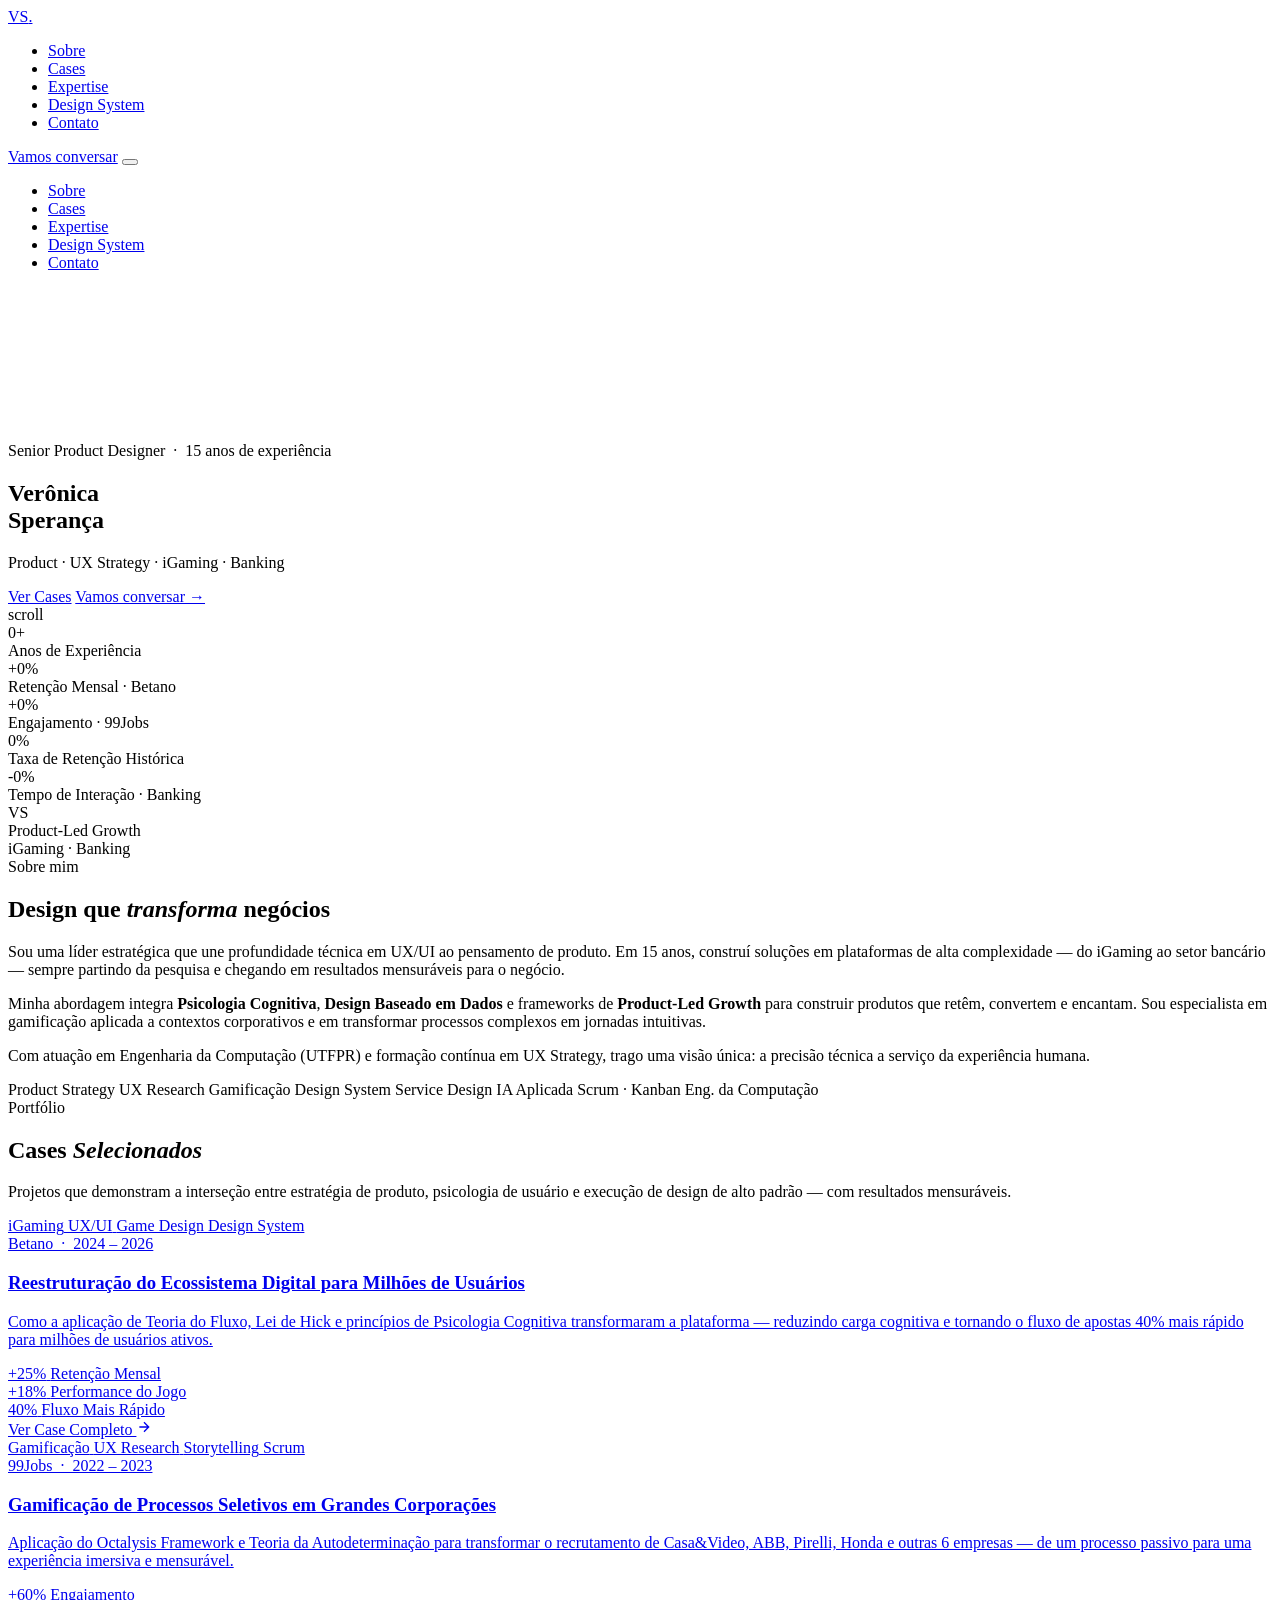
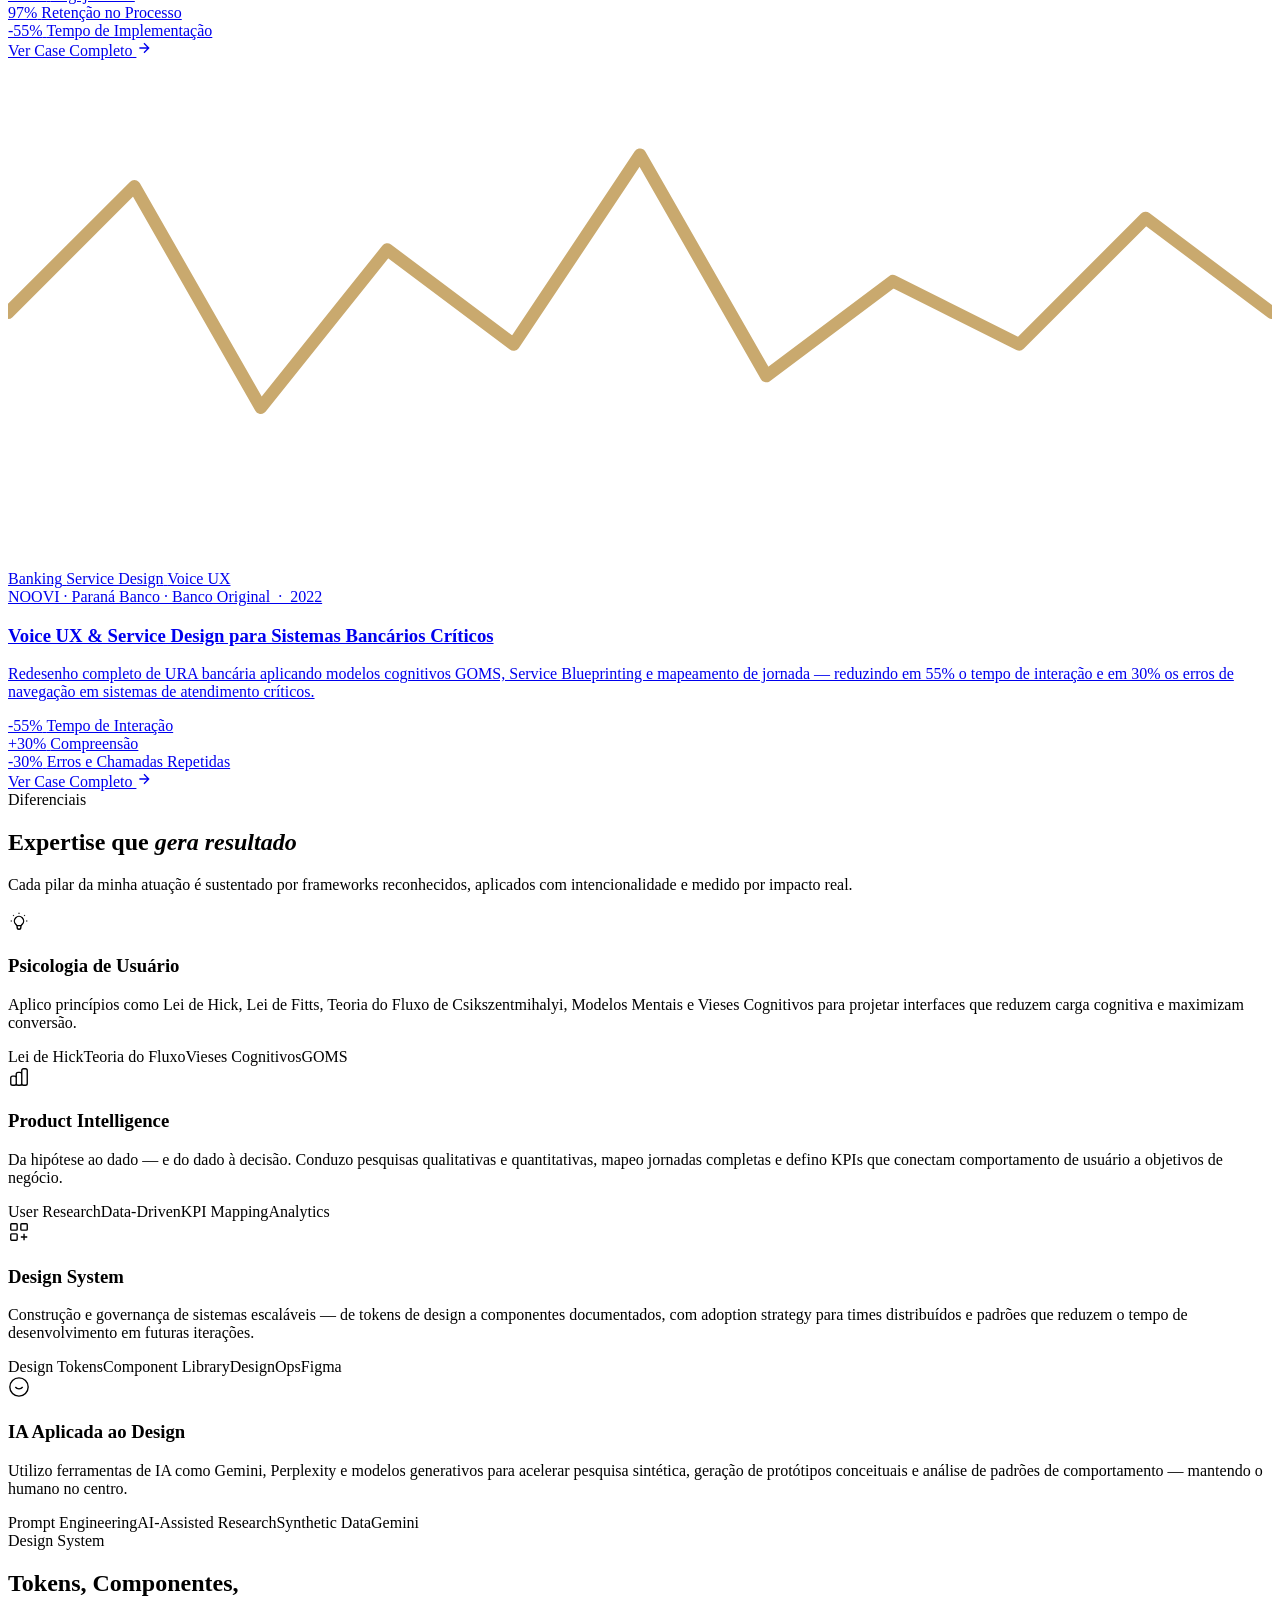
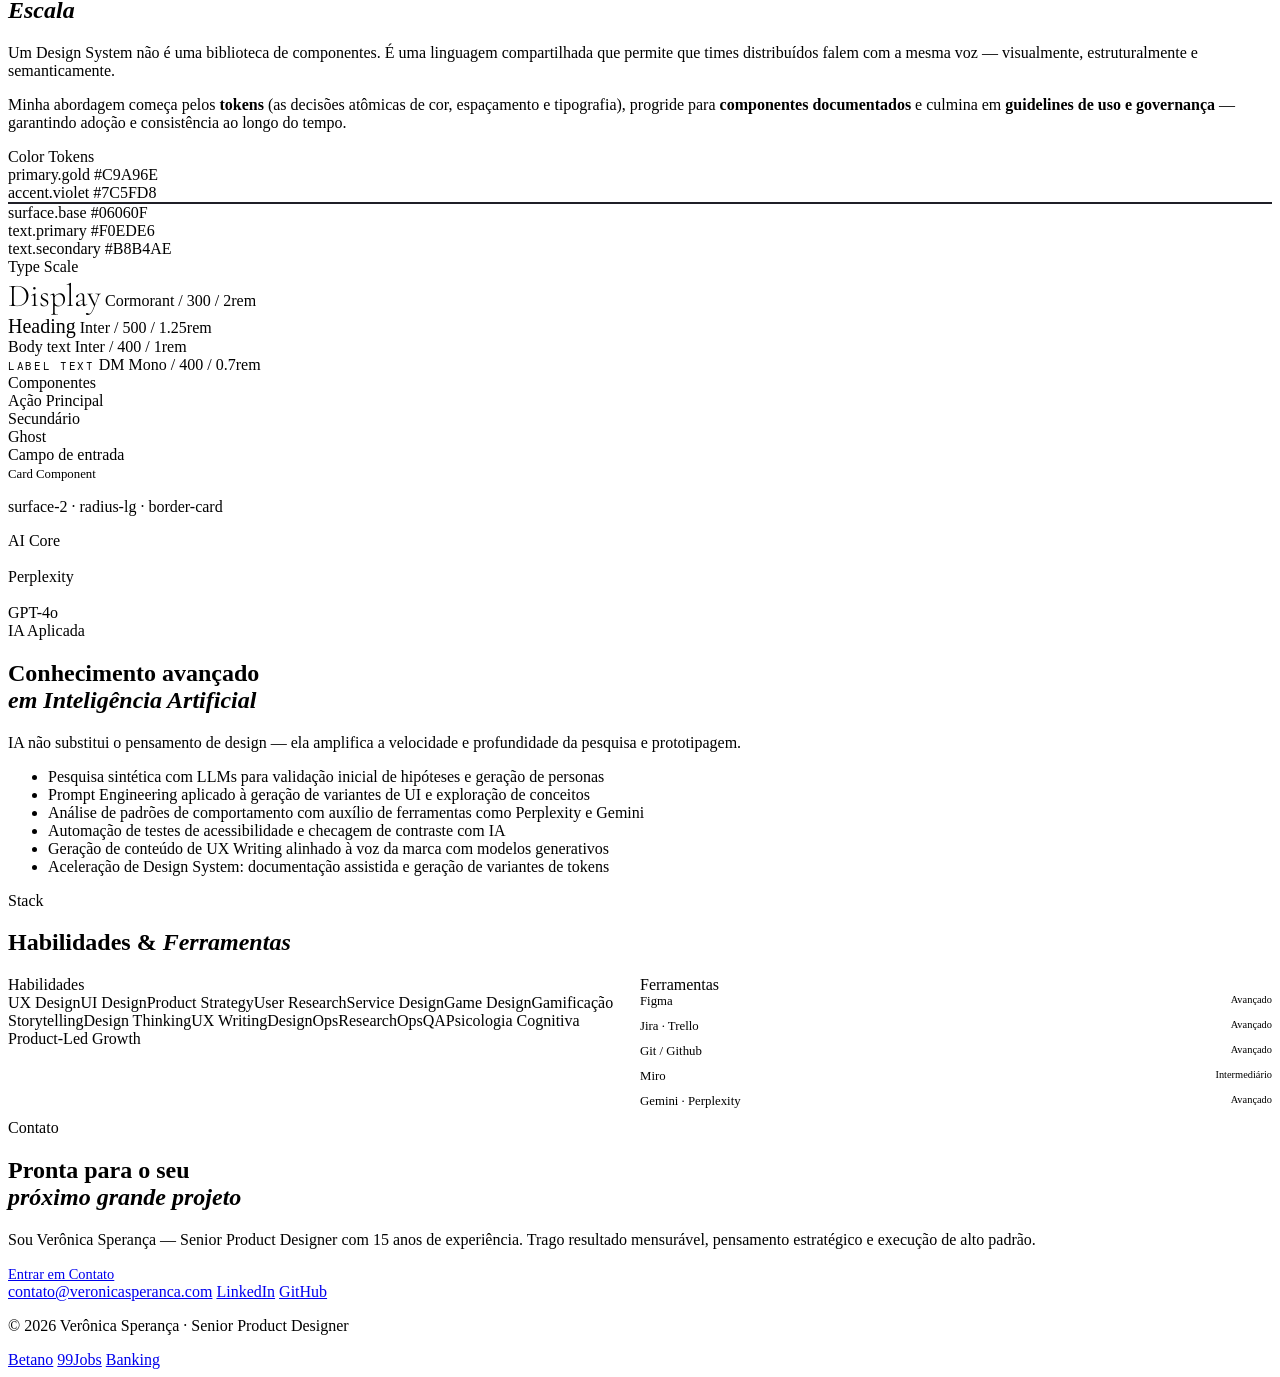
==== index.html @ 7c8f76fe "Create index.html" ====
<!DOCTYPE html>
<html lang="pt-BR">
<head>
  <meta charset="UTF-8" />
  <meta name="viewport" content="width=device-width, initial-scale=1.0" />
  <title>Verônica Sperança — Senior Product Designer</title>
  <meta name="description" content="Senior Product Designer com 15 anos de experiência em UX/UI, iGaming e Banking. Especialista em Product-Led Growth, Design Systems e IA Aplicada." />
  <meta property="og:title" content="Verônica Sperança — Senior Product Designer" />
  <meta property="og:description" content="15 anos transformando complexidade em experiências que convertem, retêm e encantam." />
  <link rel="preconnect" href="https://fonts.googleapis.com" />
  <link rel="preconnect" href="https://fonts.gstatic.com" crossorigin />
  <link href="https://fonts.googleapis.com/css2?family=Cormorant+Garamond:ital,wght@0,300;0,400;0,600;1,300;1,400;1,600&family=Inter:wght@300;400;500;600;700&family=DM+Mono:wght@400;500&display=swap" rel="stylesheet" />
  <link rel="stylesheet" href="style.css" />
</head>
<body>

  <!-- Custom cursor -->
  <div class="cursor"></div>
  <div class="cursor-ring"></div>

  <!-- Scroll progress -->
  <div class="scroll-progress" id="scrollProgress"></div>

  <!-- ====== NAVIGATION ====== -->
  <nav class="nav" id="nav" role="navigation" aria-label="Main navigation">
    <a href="index.html" class="nav__logo" aria-label="Home">VS<span class="nav__logo-dot">.</span></a>
    <ul class="nav__links" role="list">
      <li><a href="#sobre"    class="nav__link">Sobre</a></li>
      <li><a href="#cases"    class="nav__link">Cases</a></li>
      <li><a href="#expertise" class="nav__link">Expertise</a></li>
      <li><a href="#ds"       class="nav__link">Design System</a></li>
      <li><a href="#contato"  class="nav__link">Contato</a></li>
    </ul>
    <a href="#contato" class="nav__cta">Vamos conversar</a>
    <button class="nav__menu-btn" id="menuBtn" aria-label="Menu" aria-expanded="false">
      <span></span><span></span><span></span>
    </button>
  </nav>

  <!-- Mobile Menu -->
  <div class="mobile-menu" id="mobileMenu" role="dialog" aria-modal="true" aria-label="Navegação mobile">
    <ul role="list">
      <li><a href="#sobre">Sobre</a></li>
      <li><a href="#cases">Cases</a></li>
      <li><a href="#expertise">Expertise</a></li>
      <li><a href="#ds">Design System</a></li>
      <li><a href="#contato">Contato</a></li>
    </ul>
  </div>

  <!-- ====== HERO ====== -->
  <section class="hero" aria-label="Introdução">
    <canvas id="particleCanvas" aria-hidden="true"></canvas>
    <div class="hero__ambient" aria-hidden="true">
      <div class="hero__ambient-orb hero__ambient-orb--1"></div>
      <div class="hero__ambient-orb hero__ambient-orb--2"></div>
    </div>

    <div class="hero__content">
      <div class="hero__eyebrow" aria-label="Especialização">
        Senior Product Designer &nbsp;·&nbsp; 15 anos de experiência
      </div>
      <h1 class="hero__name">
        Verônica<br>
        <span class="hero__name-em">Sperança</span>
      </h1>
      <p class="hero__role">Product · UX Strategy · iGaming · Banking</p>
      <div class="hero__tagline-wrap">
        <span class="hero__tagline" id="typedText"></span>
      </div>
      <div class="hero__cta-group">
        <a href="#cases" class="btn btn--primary">Ver Cases</a>
        <a href="#contato" class="btn btn--ghost">Vamos conversar →</a>
      </div>
    </div>

    <div class="hero__scroll" aria-hidden="true">
      <div class="hero__scroll-line"></div>
      <span>scroll</span>
    </div>
  </section>

  <!-- ====== METRICS ====== -->
  <section class="metrics" aria-label="Principais resultados">
    <div class="container">
      <div class="metrics__grid">
        <div class="metric-item">
          <div class="metric-item__number">
            <span class="counter" data-target="15">0</span>+
          </div>
          <div class="metric-item__label">Anos de Experiência</div>
        </div>
        <div class="metric-item">
          <div class="metric-item__number">
            +<span class="counter" data-target="25">0</span>%
          </div>
          <div class="metric-item__label">Retenção Mensal · Betano</div>
        </div>
        <div class="metric-item">
          <div class="metric-item__number">
            +<span class="counter" data-target="60">0</span>%
          </div>
          <div class="metric-item__label">Engajamento · 99Jobs</div>
        </div>
        <div class="metric-item">
          <div class="metric-item__number">
            <span class="counter" data-target="97">0</span>%
          </div>
          <div class="metric-item__label">Taxa de Retenção Histórica</div>
        </div>
        <div class="metric-item">
          <div class="metric-item__number">
            -<span class="counter" data-target="55">0</span>%
          </div>
          <div class="metric-item__label">Tempo de Interação · Banking</div>
        </div>
      </div>
    </div>
  </section>

  <!-- ====== ABOUT ====== -->
  <section class="about" id="sobre" aria-label="Sobre Verônica">
    <div class="container">
      <div class="about__grid">
        <div class="about__visual reveal">
          <div class="about__avatar-frame">
            <div class="about__avatar-placeholder" role="img" aria-label="VS — Verônica Sperança">VS</div>
            <div class="about__avatar-ring" aria-hidden="true"></div>
            <div class="about__avatar-ring about__avatar-ring--2" aria-hidden="true"></div>
          </div>
          <div class="about__badge">Product-Led Growth</div>
          <div class="about__badge about__badge--2">iGaming · Banking</div>
        </div>
        <div class="about__text">
          <div class="section-label">Sobre mim</div>
          <h2 class="section-title">Design que <em>transforma</em> negócios</h2>
          <p class="about__body">
            Sou uma líder estratégica que une profundidade técnica em UX/UI ao pensamento de produto. Em 15 anos, construí soluções em plataformas de alta complexidade — do iGaming ao setor bancário — sempre partindo da pesquisa e chegando em resultados mensuráveis para o negócio.
          </p>
          <p class="about__body">
            Minha abordagem integra <strong>Psicologia Cognitiva</strong>, <strong>Design Baseado em Dados</strong> e frameworks de <strong>Product-Led Growth</strong> para construir produtos que retêm, convertem e encantam. Sou especialista em gamificação aplicada a contextos corporativos e em transformar processos complexos em jornadas intuitivas.
          </p>
          <p class="about__body">
            Com atuação em Engenharia da Computação (UTFPR) e formação contínua em UX Strategy, trago uma visão única: a precisão técnica a serviço da experiência humana.
          </p>
          <div class="about__tags">
            <span class="tag">Product Strategy</span>
            <span class="tag">UX Research</span>
            <span class="tag">Gamificação</span>
            <span class="tag">Design System</span>
            <span class="tag">Service Design</span>
            <span class="tag">IA Aplicada</span>
            <span class="tag">Scrum · Kanban</span>
            <span class="tag">Eng. da Computação</span>
          </div>
        </div>
      </div>
    </div>
  </section>

  <div class="divider"></div>

  <!-- ====== CASES ====== -->
  <section class="cases" id="cases" aria-label="Cases selecionados">
    <div class="container">
      <div class="section-header reveal">
        <div class="section-label">Portfólio</div>
        <h2 class="section-title">Cases <em>Selecionados</em></h2>
        <p class="section-subtitle">Projetos que demonstram a interseção entre estratégia de produto, psicologia de usuário e execução de design de alto padrão — com resultados mensuráveis.</p>
      </div>

      <div class="cases__grid">

        <!-- ── CASE 1: BETANO ── -->
        <article class="case-card case-card--featured">
          <a href="case-betano.html" class="case-card__link" aria-label="Ver case Betano completo">
            <div class="case-card__visual">
              <div class="mockup-screen">
                <div class="mockup-roulette" role="img" aria-label="Interface de roleta redesenhada">
                  <div class="roulette-wheel"></div>
                  <div class="roulette-track"></div>
                </div>
              </div>
              <div class="case-card__tags-float" aria-label="Tags do projeto">
                <span>iGaming</span>
                <span>UX/UI</span>
                <span>Game Design</span>
                <span>Design System</span>
              </div>
            </div>
            <div class="case-card__body">
              <div class="case-card__company">Betano &nbsp;·&nbsp; 2024 – 2026</div>
              <h3 class="case-card__title">Reestruturação do Ecossistema Digital para Milhões de Usuários</h3>
              <p class="case-card__excerpt">
                Como a aplicação de Teoria do Fluxo, Lei de Hick e princípios de Psicologia Cognitiva transformaram a plataforma — reduzindo carga cognitiva e tornando o fluxo de apostas 40% mais rápido para milhões de usuários ativos.
              </p>
              <div class="case-card__metrics">
                <div class="case-metric">
                  <span class="case-metric__value">+25%</span>
                  <span class="case-metric__label">Retenção Mensal</span>
                </div>
                <div class="case-metric">
                  <span class="case-metric__value">+18%</span>
                  <span class="case-metric__label">Performance do Jogo</span>
                </div>
                <div class="case-metric">
                  <span class="case-metric__value">40%</span>
                  <span class="case-metric__label">Fluxo Mais Rápido</span>
                </div>
              </div>
              <div class="case-card__cta">
                Ver Case Completo
                <svg width="16" height="16" viewBox="0 0 24 24" fill="none" stroke="currentColor" stroke-width="2" aria-hidden="true"><path d="M5 12h14M12 5l7 7-7 7"/></svg>
              </div>
            </div>
          </a>
        </article>

        <!-- ── CASE 2: 99JOBS ── -->
        <article class="case-card" style="transition-delay:.1s">
          <a href="case-99jobs.html" class="case-card__link" aria-label="Ver case 99Jobs completo">
            <div class="case-card__visual">
              <div class="mockup-game-ui" role="img" aria-label="Interface gamificada de recrutamento">
                <div class="game-progress-bar">
                  <div class="game-progress-fill"></div>
                </div>
                <div class="game-badge-row">
                  <div class="game-badge"></div>
                  <div class="game-badge game-badge--active"></div>
                  <div class="game-badge"></div>
                </div>
                <div class="game-card-preview">
                  <div class="game-card-line"></div>
                  <div class="game-card-line short"></div>
                </div>
              </div>
              <div class="case-card__tags-float">
                <span>Gamificação</span>
                <span>UX Research</span>
                <span>Storytelling</span>
                <span>Scrum</span>
              </div>
            </div>
            <div class="case-card__body">
              <div class="case-card__company">99Jobs &nbsp;·&nbsp; 2022 – 2023</div>
              <h3 class="case-card__title">Gamificação de Processos Seletivos em Grandes Corporações</h3>
              <p class="case-card__excerpt">
                Aplicação do Octalysis Framework e Teoria da Autodeterminação para transformar o recrutamento de Casa&Video, ABB, Pirelli, Honda e outras 6 empresas — de um processo passivo para uma experiência imersiva e mensurável.
              </p>
              <div class="case-card__metrics">
                <div class="case-metric">
                  <span class="case-metric__value">+60%</span>
                  <span class="case-metric__label">Engajamento</span>
                </div>
                <div class="case-metric">
                  <span class="case-metric__value">97%</span>
                  <span class="case-metric__label">Retenção no Processo</span>
                </div>
                <div class="case-metric">
                  <span class="case-metric__value">-55%</span>
                  <span class="case-metric__label">Tempo de Implementação</span>
                </div>
              </div>
              <div class="case-card__cta">
                Ver Case Completo
                <svg width="16" height="16" viewBox="0 0 24 24" fill="none" stroke="currentColor" stroke-width="2" aria-hidden="true"><path d="M5 12h14M12 5l7 7-7 7"/></svg>
              </div>
            </div>
          </a>
        </article>

        <!-- ── CASE 3: BANKING ── -->
        <article class="case-card" style="transition-delay:.2s">
          <a href="case-banking.html" class="case-card__link" aria-label="Ver case Banking completo">
            <div class="case-card__visual">
              <div class="mockup-ura" role="img" aria-label="Visualização de sistema URA bancário">
                <div class="ura-wave">
                  <svg viewBox="0 0 200 80" xmlns="http://www.w3.org/2000/svg" aria-hidden="true">
                    <polyline points="0,40 20,20 40,55 60,30 80,45 100,15 120,50 140,35 160,45 180,25 200,40"
                      fill="none" stroke="#C9A96E" stroke-width="2" stroke-linecap="round" stroke-linejoin="round"/>
                  </svg>
                </div>
                <div class="ura-nodes">
                  <div class="ura-node active"></div>
                  <div class="ura-node"></div>
                  <div class="ura-node"></div>
                </div>
              </div>
              <div class="case-card__tags-float">
                <span>Banking</span>
                <span>Service Design</span>
                <span>Voice UX</span>
              </div>
            </div>
            <div class="case-card__body">
              <div class="case-card__company">NOOVI · Paraná Banco · Banco Original &nbsp;·&nbsp; 2022</div>
              <h3 class="case-card__title">Voice UX & Service Design para Sistemas Bancários Críticos</h3>
              <p class="case-card__excerpt">
                Redesenho completo de URA bancária aplicando modelos cognitivos GOMS, Service Blueprinting e mapeamento de jornada — reduzindo em 55% o tempo de interação e em 30% os erros de navegação em sistemas de atendimento críticos.
              </p>
              <div class="case-card__metrics">
                <div class="case-metric">
                  <span class="case-metric__value">-55%</span>
                  <span class="case-metric__label">Tempo de Interação</span>
                </div>
                <div class="case-metric">
                  <span class="case-metric__value">+30%</span>
                  <span class="case-metric__label">Compreensão</span>
                </div>
                <div class="case-metric">
                  <span class="case-metric__value">-30%</span>
                  <span class="case-metric__label">Erros e Chamadas Repetidas</span>
                </div>
              </div>
              <div class="case-card__cta">
                Ver Case Completo
                <svg width="16" height="16" viewBox="0 0 24 24" fill="none" stroke="currentColor" stroke-width="2" aria-hidden="true"><path d="M5 12h14M12 5l7 7-7 7"/></svg>
              </div>
            </div>
          </a>
        </article>
      </div>
    </div>
  </section>

  <!-- ====== EXPERTISE ====== -->
  <section class="expertise" id="expertise" aria-label="Áreas de expertise">
    <div class="container">
      <div class="section-header reveal">
        <div class="section-label">Diferenciais</div>
        <h2 class="section-title">Expertise que <em>gera resultado</em></h2>
        <p class="section-subtitle">Cada pilar da minha atuação é sustentado por frameworks reconhecidos, aplicados com intencionalidade e medido por impacto real.</p>
      </div>

      <div class="expertise__grid">

        <div class="expertise-card reveal">
          <div class="expertise-card__icon" aria-hidden="true">
            <svg width="22" height="22" viewBox="0 0 24 24" fill="none" stroke="currentColor" stroke-width="1.5"><path d="M9.663 17h4.673M12 3v1m6.364 1.636l-.707.707M21 12h-1M4 12H3m3.343-5.657l-.707-.707m2.828 9.9a5 5 0 117.072 0l-.548.547A3.374 3.374 0 0014 18.469V19a2 2 0 11-4 0v-.531c0-.895-.356-1.754-.988-2.386l-.548-.547z"/></svg>
          </div>
          <h3>Psicologia de Usuário</h3>
          <p>Aplico princípios como Lei de Hick, Lei de Fitts, Teoria do Fluxo de Csikszentmihalyi, Modelos Mentais e Vieses Cognitivos para projetar interfaces que reduzem carga cognitiva e maximizam conversão.</p>
          <div class="expertise-card__tags">
            <span>Lei de Hick</span><span>Teoria do Fluxo</span><span>Vieses Cognitivos</span><span>GOMS</span>
          </div>
        </div>

        <div class="expertise-card reveal" data-delay="100">
          <div class="expertise-card__icon" aria-hidden="true">
            <svg width="22" height="22" viewBox="0 0 24 24" fill="none" stroke="currentColor" stroke-width="1.5"><path d="M9 19v-6a2 2 0 00-2-2H5a2 2 0 00-2 2v6a2 2 0 002 2h2a2 2 0 002-2zm0 0V9a2 2 0 012-2h2a2 2 0 012 2v10m-6 0a2 2 0 002 2h2a2 2 0 002-2m0 0V5a2 2 0 012-2h2a2 2 0 012 2v14a2 2 0 01-2 2h-2a2 2 0 01-2-2z"/></svg>
          </div>
          <h3>Product Intelligence</h3>
          <p>Da hipótese ao dado — e do dado à decisão. Conduzo pesquisas qualitativas e quantitativas, mapeo jornadas completas e defino KPIs que conectam comportamento de usuário a objetivos de negócio.</p>
          <div class="expertise-card__tags">
            <span>User Research</span><span>Data-Driven</span><span>KPI Mapping</span><span>Analytics</span>
          </div>
        </div>

        <div class="expertise-card reveal" data-delay="200">
          <div class="expertise-card__icon" aria-hidden="true">
            <svg width="22" height="22" viewBox="0 0 24 24" fill="none" stroke="currentColor" stroke-width="1.5"><rect x="3" y="3" width="7" height="7" rx="1"/><rect x="14" y="3" width="7" height="7" rx="1"/><rect x="3" y="14" width="7" height="7" rx="1"/><path d="M14 17.5h7M17.5 14v7"/></svg>
          </div>
          <h3>Design System</h3>
          <p>Construção e governança de sistemas escaláveis — de tokens de design a componentes documentados, com adoption strategy para times distribuídos e padrões que reduzem o tempo de desenvolvimento em futuras iterações.</p>
          <div class="expertise-card__tags">
            <span>Design Tokens</span><span>Component Library</span><span>DesignOps</span><span>Figma</span>
          </div>
        </div>

        <div class="expertise-card reveal" data-delay="300">
          <div class="expertise-card__icon" aria-hidden="true">
            <svg width="22" height="22" viewBox="0 0 24 24" fill="none" stroke="currentColor" stroke-width="1.5"><path d="M12 2a10 10 0 100 20A10 10 0 0012 2z"/><path d="M8 12s1.5 2 4 2 4-2 4-2M9 9h.01M15 9h.01"/></svg>
          </div>
          <h3>IA Aplicada ao Design</h3>
          <p>Utilizo ferramentas de IA como Gemini, Perplexity e modelos generativos para acelerar pesquisa sintética, geração de protótipos conceituais e análise de padrões de comportamento — mantendo o humano no centro.</p>
          <div class="expertise-card__tags">
            <span>Prompt Engineering</span><span>AI-Assisted Research</span><span>Synthetic Data</span><span>Gemini</span>
          </div>
        </div>

      </div>
    </div>
  </section>

  <!-- ====== DESIGN SYSTEM SHOWCASE ====== -->
  <section class="ds-showcase" id="ds" aria-label="Design System">
    <div class="container">

      <div class="ds-section-intro reveal">
        <div>
          <div class="section-label">Design System</div>
          <h2 class="section-title">Tokens, Componentes,<br><em>Escala</em></h2>
        </div>
        <div>
          <p class="ds-body">
            Um Design System não é uma biblioteca de componentes. É uma linguagem compartilhada que permite que times distribuídos falem com a mesma voz — visualmente, estruturalmente e semanticamente.
          </p>
          <p class="ds-body" style="margin-top:1rem;">
            Minha abordagem começa pelos <strong style="color:var(--text-1)">tokens</strong> (as decisões atômicas de cor, espaçamento e tipografia), progride para <strong style="color:var(--text-1)">componentes documentados</strong> e culmina em <strong style="color:var(--text-1)">guidelines de uso e governança</strong> — garantindo adoção e consistência ao longo do tempo.
          </p>
        </div>
      </div>

      <div class="ds-grid reveal">

        <!-- Color tokens -->
        <div class="ds-card">
          <div class="ds-card__label">Color Tokens</div>
          <div class="ds-color-row">
            <div class="ds-swatch">
              <div class="ds-swatch__dot" style="background:#C9A96E"></div>
              <div class="ds-swatch__info">
                <span class="ds-swatch__name">primary.gold</span>
                <span class="ds-swatch__value">#C9A96E</span>
              </div>
            </div>
            <div class="ds-swatch">
              <div class="ds-swatch__dot" style="background:#7C5FD8"></div>
              <div class="ds-swatch__info">
                <span class="ds-swatch__name">accent.violet</span>
                <span class="ds-swatch__value">#7C5FD8</span>
              </div>
            </div>
            <div class="ds-swatch">
              <div class="ds-swatch__dot" style="background:#06060F; border:1px solid rgba(255,255,255,0.1)"></div>
              <div class="ds-swatch__info">
                <span class="ds-swatch__name">surface.base</span>
                <span class="ds-swatch__value">#06060F</span>
              </div>
            </div>
            <div class="ds-swatch">
              <div class="ds-swatch__dot" style="background:#F0EDE6"></div>
              <div class="ds-swatch__info">
                <span class="ds-swatch__name">text.primary</span>
                <span class="ds-swatch__value">#F0EDE6</span>
              </div>
            </div>
            <div class="ds-swatch">
              <div class="ds-swatch__dot" style="background:#B8B4AE"></div>
              <div class="ds-swatch__info">
                <span class="ds-swatch__name">text.secondary</span>
                <span class="ds-swatch__value">#B8B4AE</span>
              </div>
            </div>
          </div>
        </div>

        <!-- Typography scale -->
        <div class="ds-card">
          <div class="ds-card__label">Type Scale</div>
          <div class="ds-type-row">
            <div class="ds-type-item">
              <span class="ds-type-item__sample" style="font-family:'Cormorant Garamond',serif; font-size:2rem; font-weight:300;">Display</span>
              <span class="ds-type-item__meta">Cormorant / 300 / 2rem</span>
            </div>
            <div class="ds-type-item">
              <span class="ds-type-item__sample" style="font-size:1.25rem; font-weight:500;">Heading</span>
              <span class="ds-type-item__meta">Inter / 500 / 1.25rem</span>
            </div>
            <div class="ds-type-item">
              <span class="ds-type-item__sample" style="font-size:1rem; color:var(--text-2);">Body text</span>
              <span class="ds-type-item__meta">Inter / 400 / 1rem</span>
            </div>
            <div class="ds-type-item">
              <span class="ds-type-item__sample" style="font-family:'DM Mono',monospace; font-size:0.7rem; letter-spacing:.15em; color:var(--gold);">LABEL TEXT</span>
              <span class="ds-type-item__meta">DM Mono / 400 / 0.7rem</span>
            </div>
          </div>
        </div>

        <!-- Components -->
        <div class="ds-card">
          <div class="ds-card__label">Componentes</div>
          <div class="ds-component-row">
            <div>
              <span class="ds-comp-btn ds-comp-btn--primary">Ação Principal</span>
            </div>
            <div>
              <span class="ds-comp-btn ds-comp-btn--secondary">Secundário</span>
            </div>
            <div>
              <span class="ds-comp-btn ds-comp-btn--ghost">Ghost</span>
            </div>
            <div class="ds-comp-input">Campo de entrada</div>
            <div class="ds-comp-card">
              <span style="font-size:0.8rem; font-weight:500; color:var(--text-1);">Card Component</span>
              <p>surface-2 · radius-lg · border-card</p>
            </div>
          </div>
        </div>

      </div>
    </div>
  </section>

  <!-- ====== AI SECTION ====== -->
  <section class="ai-section" aria-label="IA Aplicada">
    <div class="container">
      <div class="ai-grid">

        <div class="ai-visual reveal" aria-hidden="true">
          <div class="ai-visual__orbit">
            <div class="ai-visual__center">AI Core</div>
            <div class="ai-orbit-ring ai-orbit-ring--1"></div>
            <div class="ai-orbit-ring ai-orbit-ring--2"></div>

            <div class="ai-orbit-node" style="top:5%; left:50%; transform:translateX(-50%);">Gemini</div>
            <div class="ai-orbit-node" style="top:25%; right:-5%;">Perplexity</div>
            <div class="ai-orbit-node" style="bottom:5%; left:50%; transform:translateX(-50%);">Midjourney</div>
            <div class="ai-orbit-node" style="top:25%; left:-5%;">GPT-4o</div>
          </div>
        </div>

        <div class="ai-content reveal" data-delay="100">
          <div class="section-label">IA Aplicada</div>
          <h2 class="section-title">Conhecimento avançado<br><em>em Inteligência Artificial</em></h2>
          <p class="section-subtitle">IA não substitui o pensamento de design — ela amplifica a velocidade e profundidade da pesquisa e prototipagem.</p>
          <ul>
            <li>Pesquisa sintética com LLMs para validação inicial de hipóteses e geração de personas</li>
            <li>Prompt Engineering aplicado à geração de variantes de UI e exploração de conceitos</li>
            <li>Análise de padrões de comportamento com auxílio de ferramentas como Perplexity e Gemini</li>
            <li>Automação de testes de acessibilidade e checagem de contraste com IA</li>
            <li>Geração de conteúdo de UX Writing alinhado à voz da marca com modelos generativos</li>
            <li>Aceleração de Design System: documentação assistida e geração de variantes de tokens</li>
          </ul>
        </div>

      </div>
    </div>
  </section>

  <!-- ====== SKILLS ====== -->
  <section style="padding: var(--sp-24) 0;" aria-label="Habilidades e ferramentas">
    <div class="container">
      <div class="reveal">
        <div class="section-label">Stack</div>
        <h2 class="section-title">Habilidades & <em>Ferramentas</em></h2>
      </div>
      <div style="display:grid; grid-template-columns:1fr 1fr; gap:var(--sp-4); margin-top:var(--sp-12);">
        <div class="ds-card reveal">
          <div class="ds-card__label">Habilidades</div>
          <div style="display:flex; flex-wrap:wrap; gap:var(--sp-2); margin-top:var(--sp-4);">
            <span class="tag">UX Design</span><span class="tag">UI Design</span><span class="tag">Product Strategy</span>
            <span class="tag">User Research</span><span class="tag">Service Design</span><span class="tag">Game Design</span>
            <span class="tag">Gamificação</span><span class="tag">Storytelling</span><span class="tag">Design Thinking</span>
            <span class="tag">UX Writing</span><span class="tag">DesignOps</span><span class="tag">ResearchOps</span>
            <span class="tag">QA</span><span class="tag">Psicologia Cognitiva</span><span class="tag">Product-Led Growth</span>
          </div>
        </div>
        <div class="ds-card reveal" data-delay="100">
          <div class="ds-card__label">Ferramentas</div>
          <div style="display:flex; flex-direction:column; gap:var(--sp-3); margin-top:var(--sp-4);">
            <div>
              <div style="display:flex; justify-content:space-between; margin-bottom:6px;">
                <span style="font-size:.8rem; color:var(--text-2);">Figma</span>
                <span style="font-family:var(--font-mono); font-size:.65rem; color:var(--gold);">Avançado</span>
              </div>
              <div style="height:4px; background:var(--surface-3); border-radius:99px; overflow:hidden;">
                <div class="skill-fill" data-width="95" style="height:100%; background:linear-gradient(90deg, var(--violet), var(--gold)); border-radius:99px; width:0; transition:width 1.2s ease;"></div>
              </div>
            </div>
            <div>
              <div style="display:flex; justify-content:space-between; margin-bottom:6px;">
                <span style="font-size:.8rem; color:var(--text-2);">Jira · Trello</span>
                <span style="font-family:var(--font-mono); font-size:.65rem; color:var(--gold);">Avançado</span>
              </div>
              <div style="height:4px; background:var(--surface-3); border-radius:99px; overflow:hidden;">
                <div class="skill-fill" data-width="92" style="height:100%; background:linear-gradient(90deg, var(--violet), var(--gold)); border-radius:99px; width:0; transition:width 1.3s ease .1s;"></div>
              </div>
            </div>
            <div>
              <div style="display:flex; justify-content:space-between; margin-bottom:6px;">
                <span style="font-size:.8rem; color:var(--text-2);">Git / Github</span>
                <span style="font-family:var(--font-mono); font-size:.65rem; color:var(--gold);">Avançado</span>
              </div>
              <div style="height:4px; background:var(--surface-3); border-radius:99px; overflow:hidden;">
                <div class="skill-fill" data-width="88" style="height:100%; background:linear-gradient(90deg, var(--violet), var(--gold)); border-radius:99px; width:0; transition:width 1.4s ease .2s;"></div>
              </div>
            </div>
            <div>
              <div style="display:flex; justify-content:space-between; margin-bottom:6px;">
                <span style="font-size:.8rem; color:var(--text-2);">Miro</span>
                <span style="font-family:var(--font-mono); font-size:.65rem; color:var(--gold);">Intermediário</span>
              </div>
              <div style="height:4px; background:var(--surface-3); border-radius:99px; overflow:hidden;">
                <div class="skill-fill" data-width="75" style="height:100%; background:linear-gradient(90deg, var(--violet), var(--gold)); border-radius:99px; width:0; transition:width 1.5s ease .3s;"></div>
              </div>
            </div>
            <div>
              <div style="display:flex; justify-content:space-between; margin-bottom:6px;">
                <span style="font-size:.8rem; color:var(--text-2);">Gemini · Perplexity</span>
                <span style="font-family:var(--font-mono); font-size:.65rem; color:var(--gold);">Avançado</span>
              </div>
              <div style="height:4px; background:var(--surface-3); border-radius:99px; overflow:hidden;">
                <div class="skill-fill" data-width="90" style="height:100%; background:linear-gradient(90deg, var(--violet), var(--gold)); border-radius:99px; width:0; transition:width 1.6s ease .4s;"></div>
              </div>
            </div>
          </div>
        </div>
      </div>
    </div>
  </section>

  <!-- ====== CONTACT ====== -->
  <section class="contact" id="contato" aria-label="Contato">
    <div class="container">
      <div class="section-label contact__eyebrow reveal">Contato</div>
      <h2 class="contact__title reveal">Pronta para o seu<br><em>próximo grande projeto</em></h2>
      <p class="contact__sub reveal">
        Sou Verônica Sperança — Senior Product Designer com 15 anos de experiência. Trago resultado mensurável, pensamento estratégico e execução de alto padrão.
      </p>
      <div class="reveal">
        <a href="mailto:contato@veronicasperanca.com" class="btn btn--primary" style="font-size:.9rem; padding:var(--sp-4) var(--sp-12);">
          Entrar em Contato
        </a>
      </div>
      <div class="contact__links reveal">
        <a href="mailto:contato@veronicasperanca.com" class="contact__link">contato@veronicasperanca.com</a>
        <span class="contact__dot"></span>
        <a href="https://linkedin.com/in/veronicasperanca" class="contact__link" target="_blank" rel="noopener">LinkedIn</a>
        <span class="contact__dot"></span>
        <a href="https://github.com/veronicasperanca" class="contact__link" target="_blank" rel="noopener">GitHub</a>
      </div>
    </div>
  </section>

  <!-- ====== FOOTER ====== -->
  <footer role="contentinfo">
    <p class="footer__copy">© 2026 Verônica Sperança · Senior Product Designer</p>
    <div class="footer__links">
      <a href="case-betano.html">Betano</a>
      <a href="case-99jobs.html">99Jobs</a>
      <a href="case-banking.html">Banking</a>
    </div>
  </footer>

  <script src="script.js"></script>
</body>
</html>
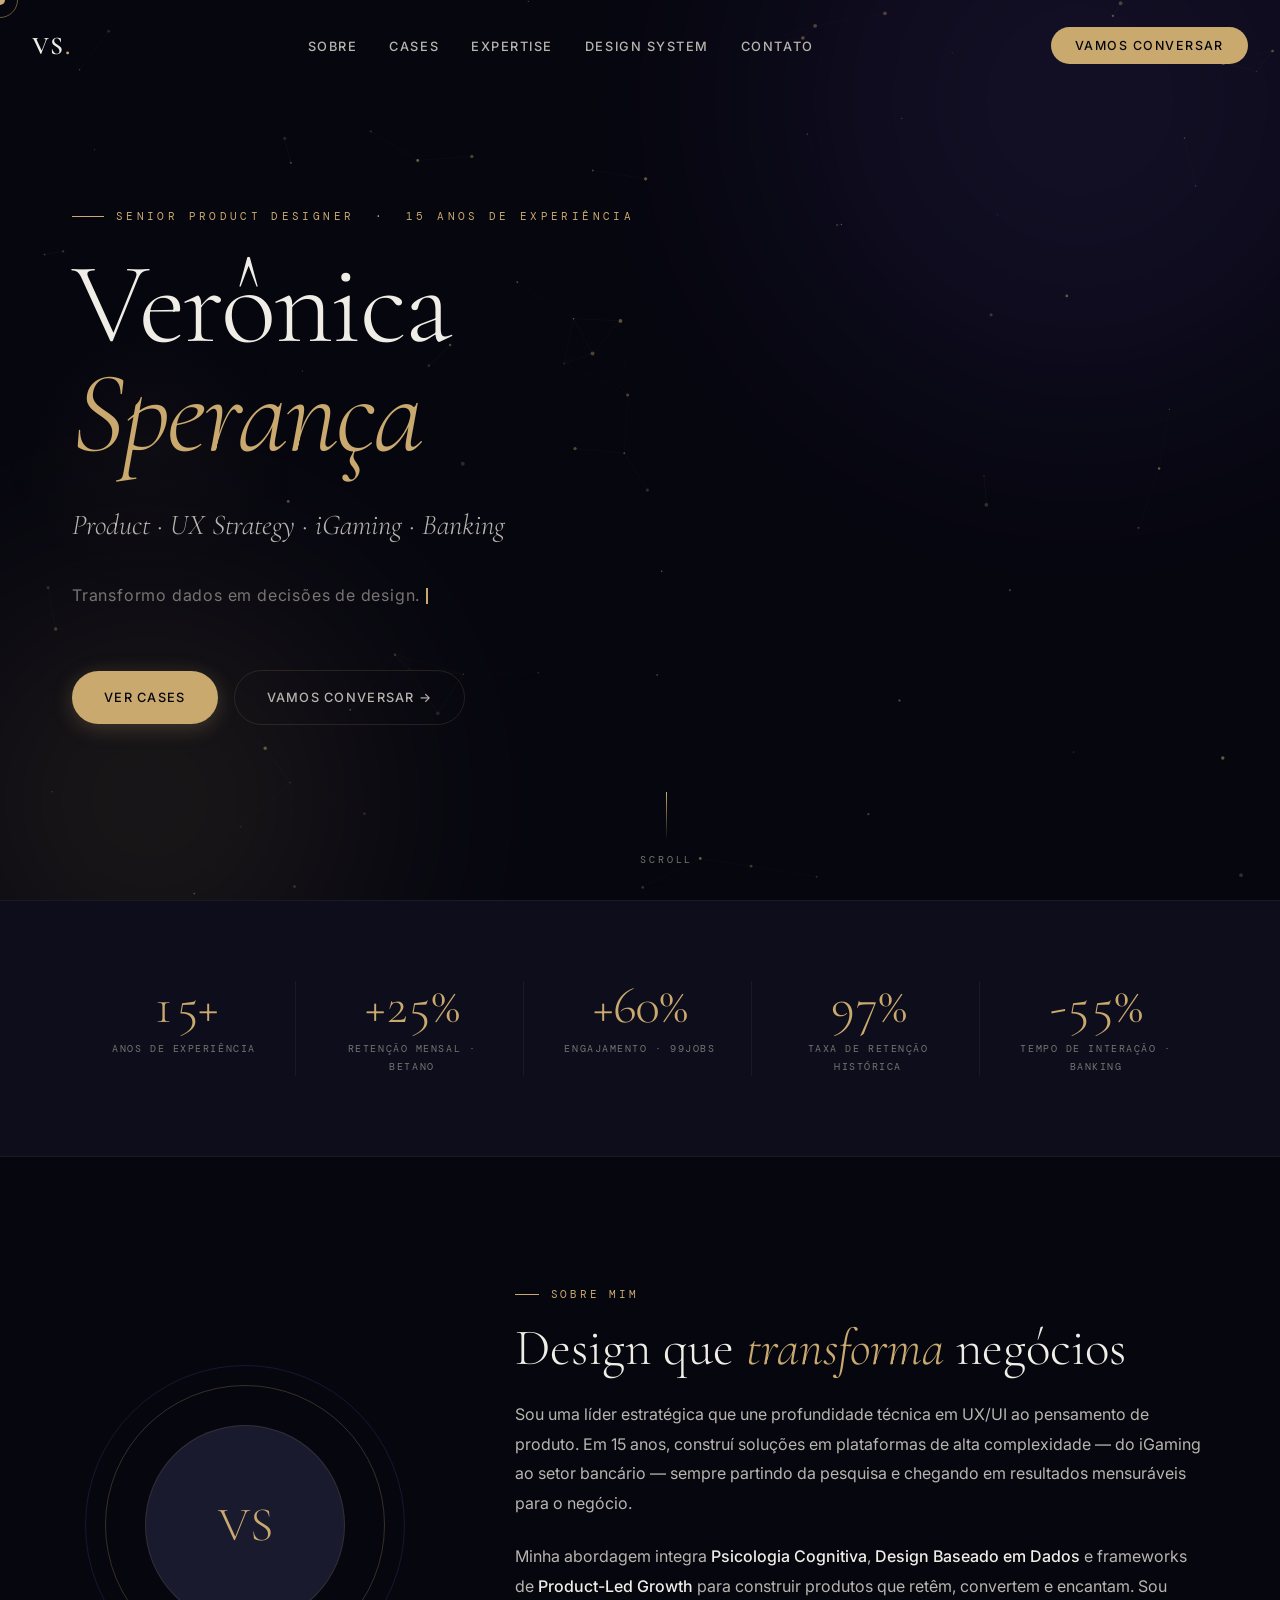
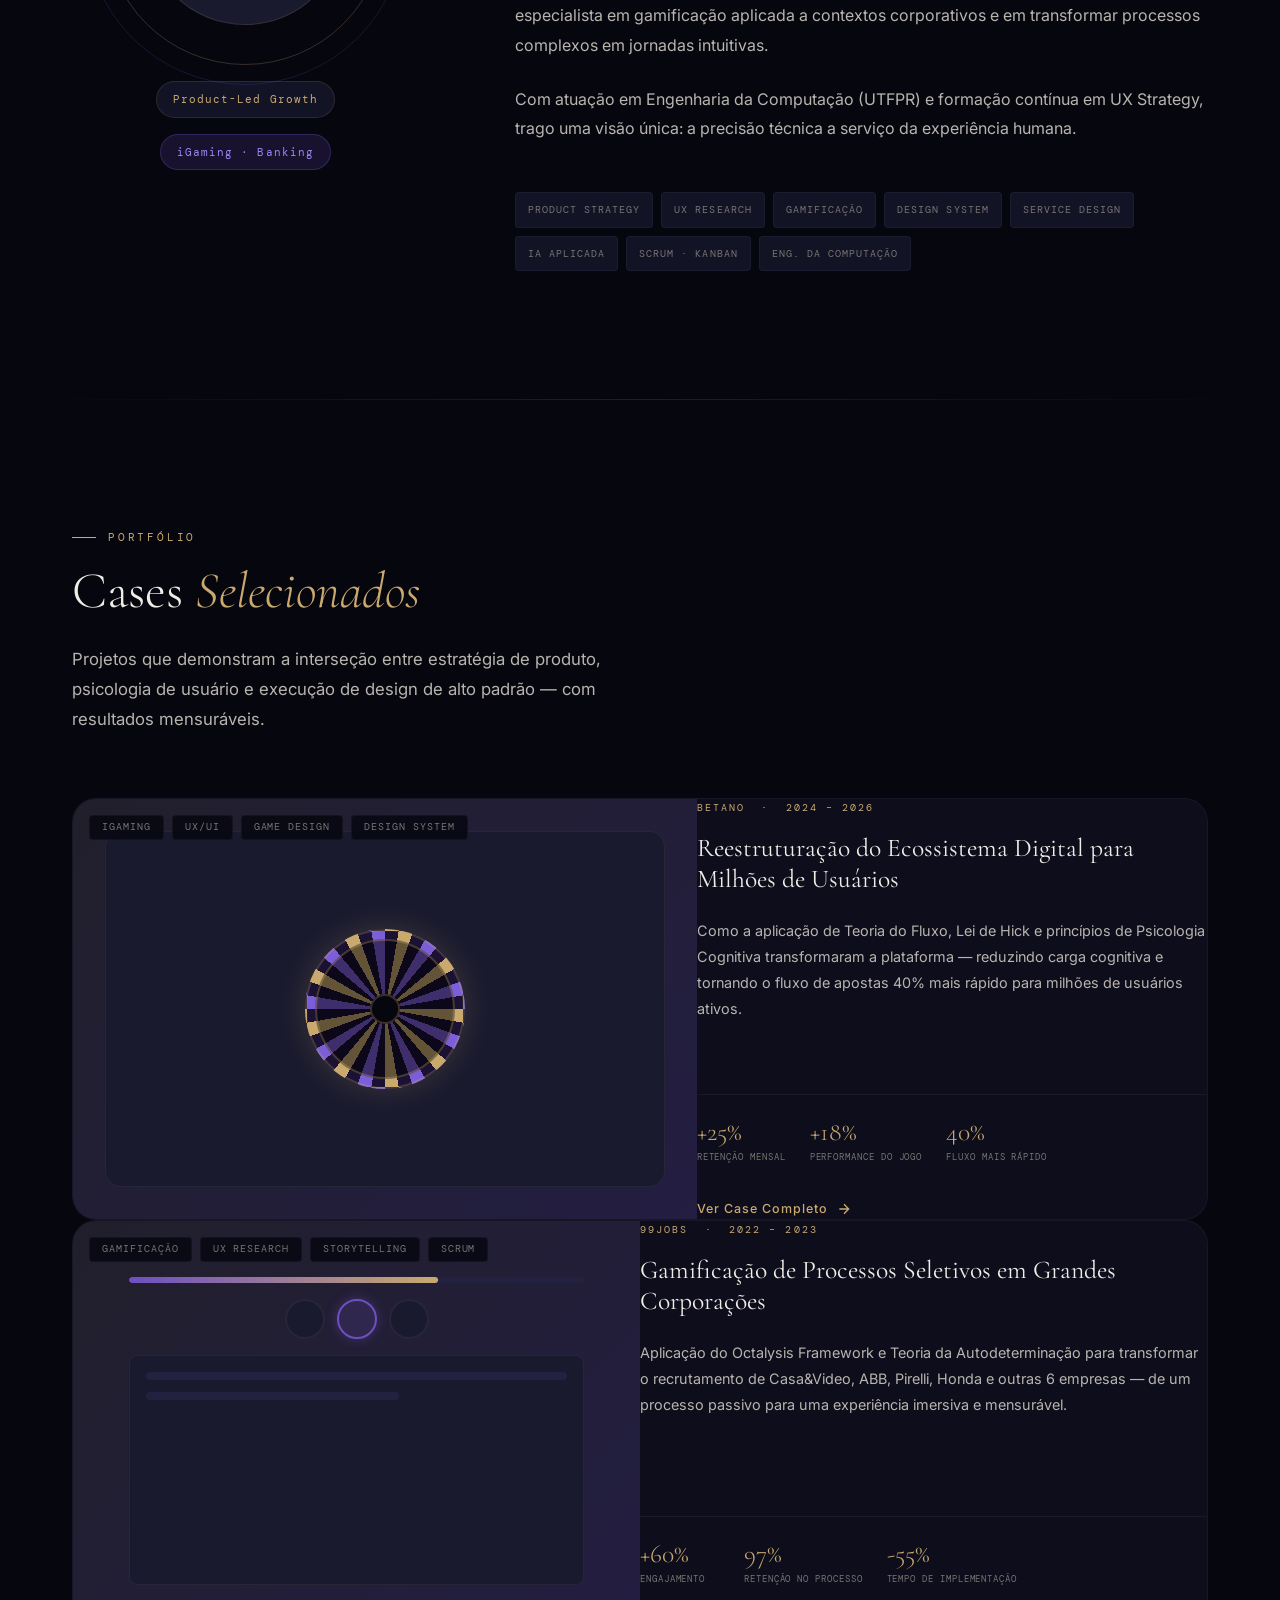
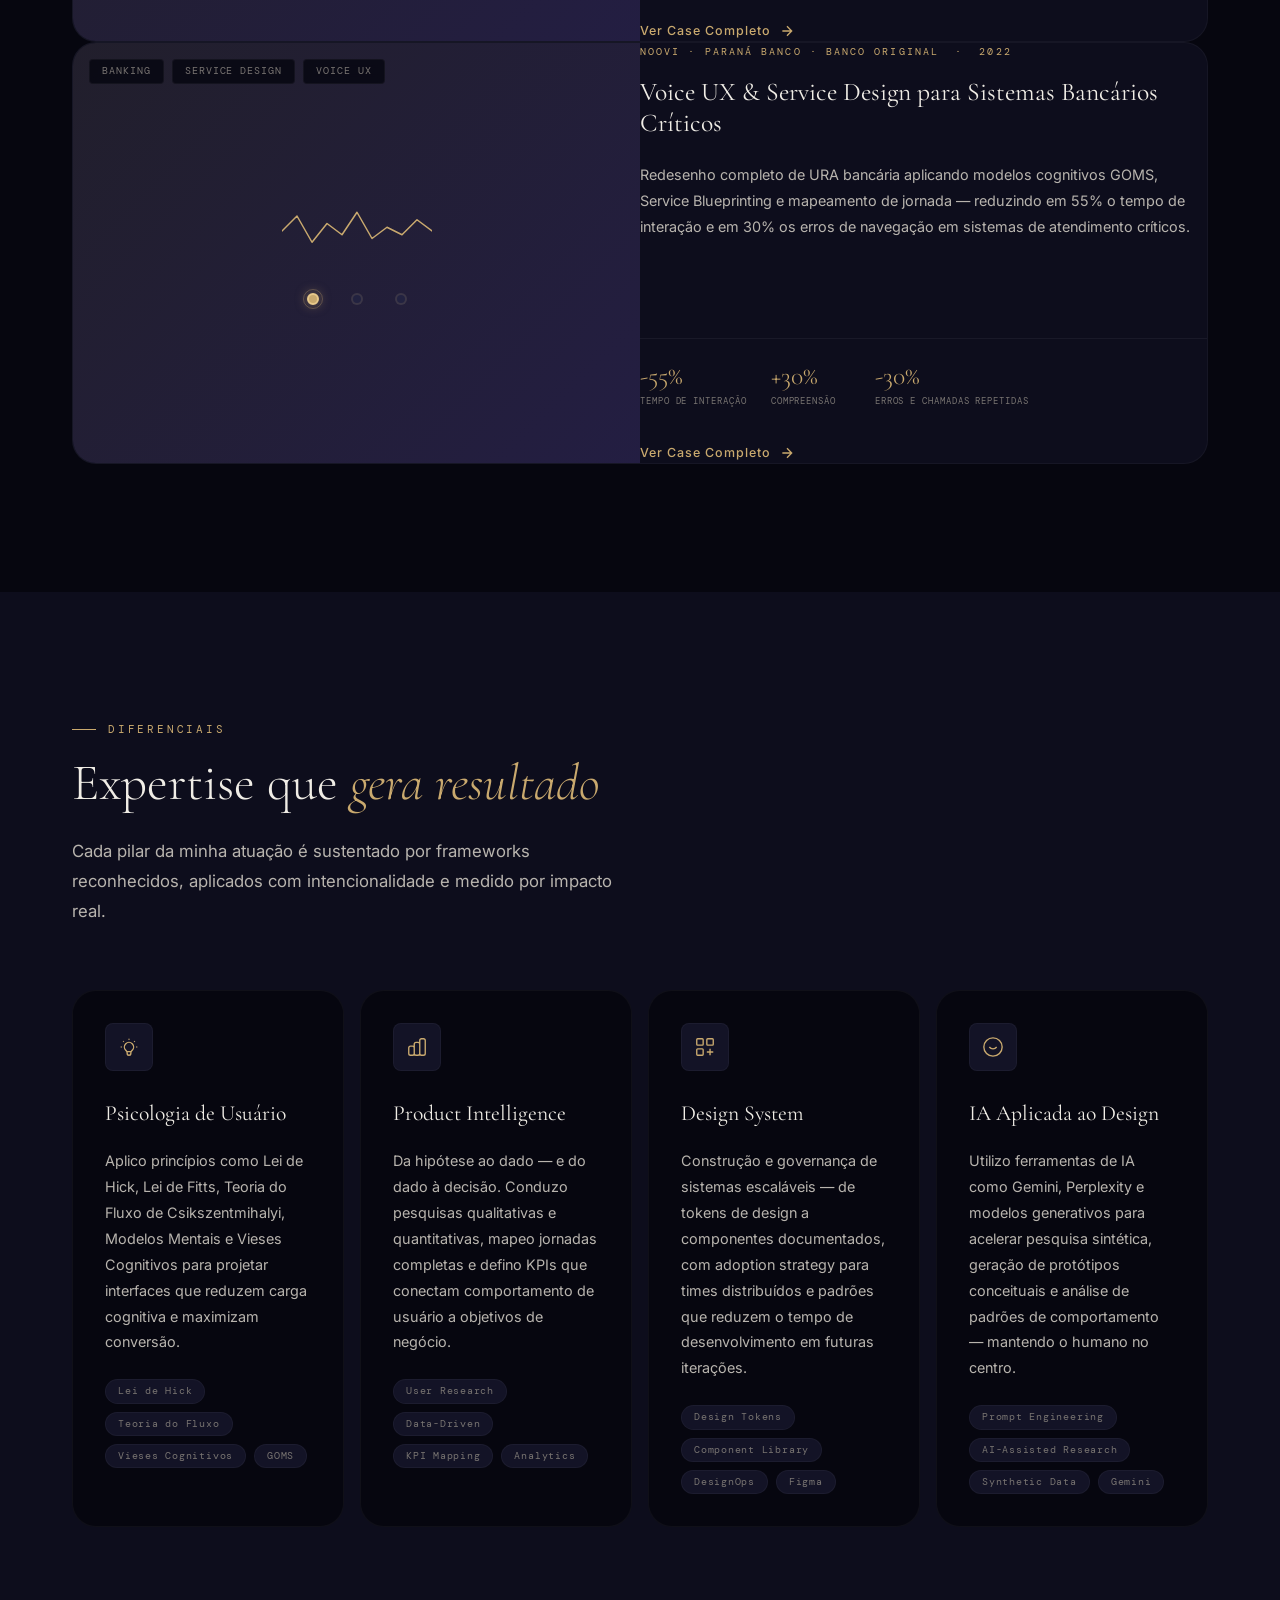
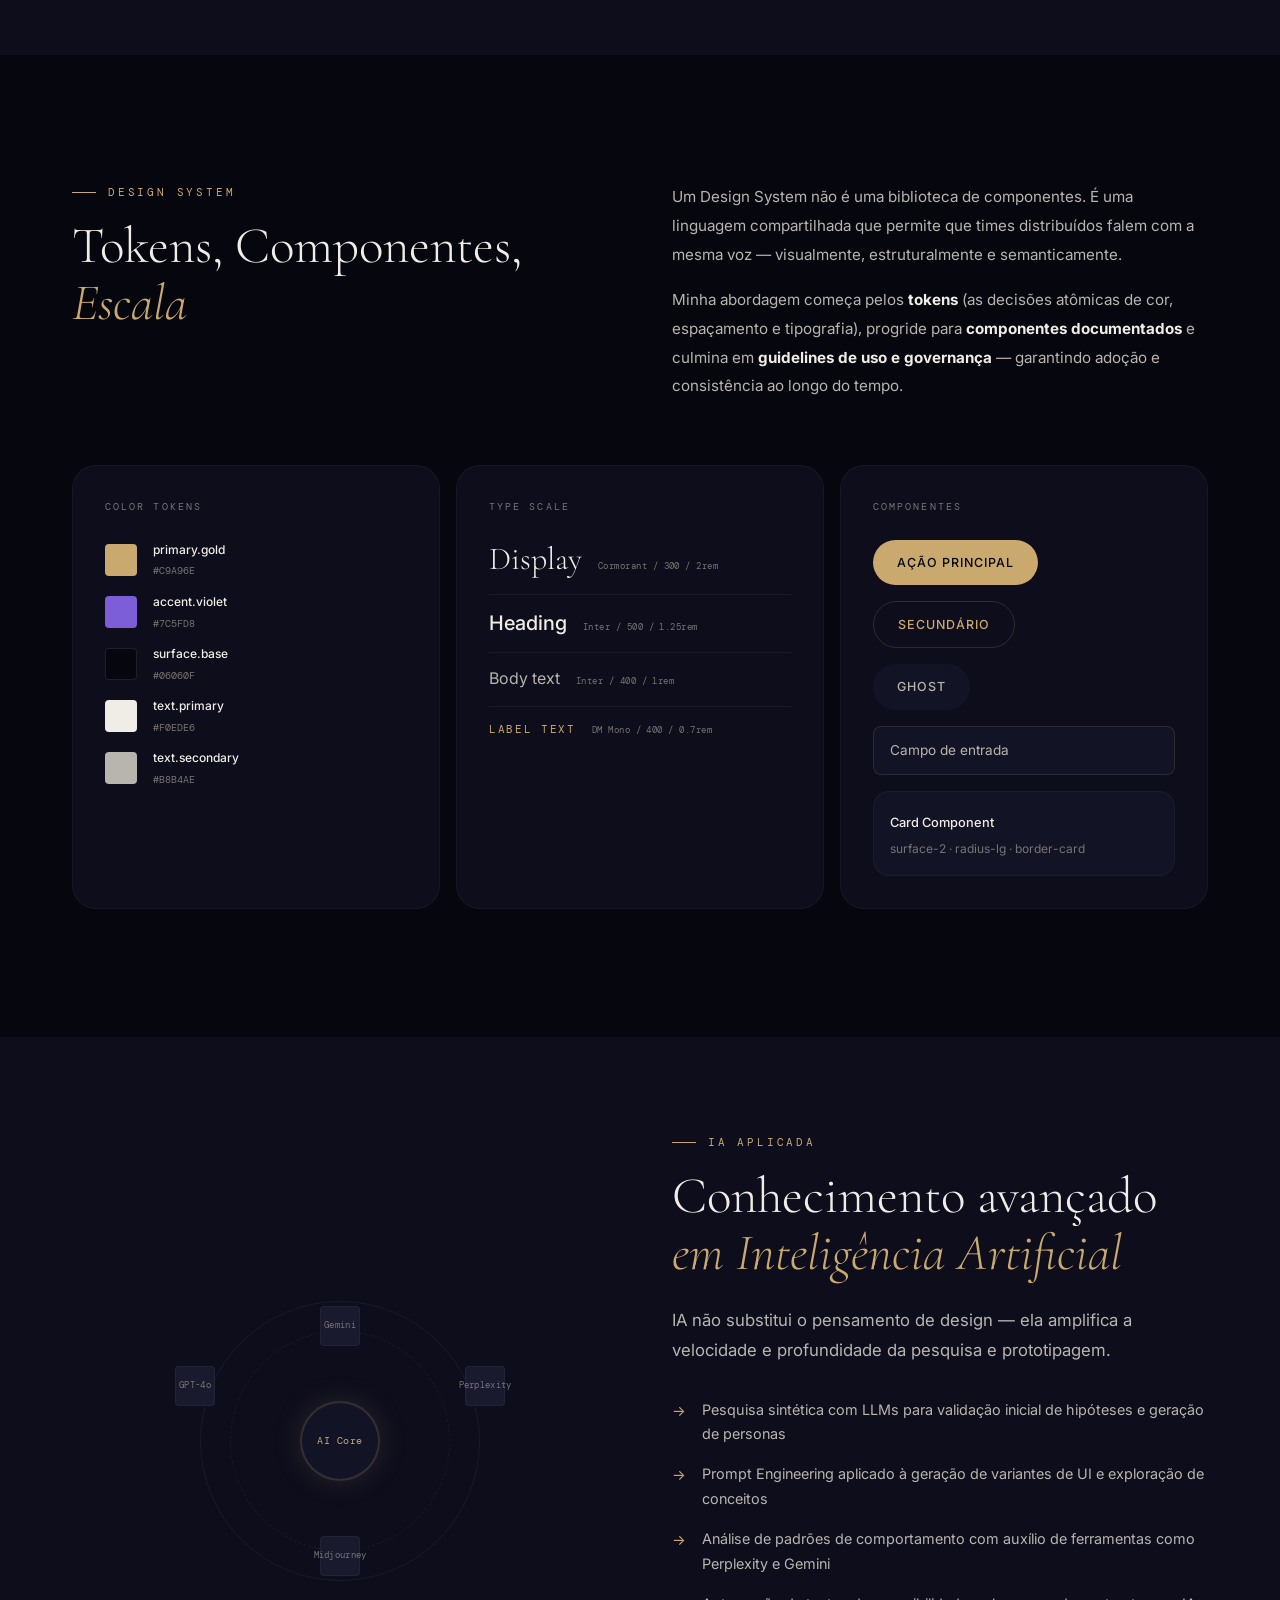
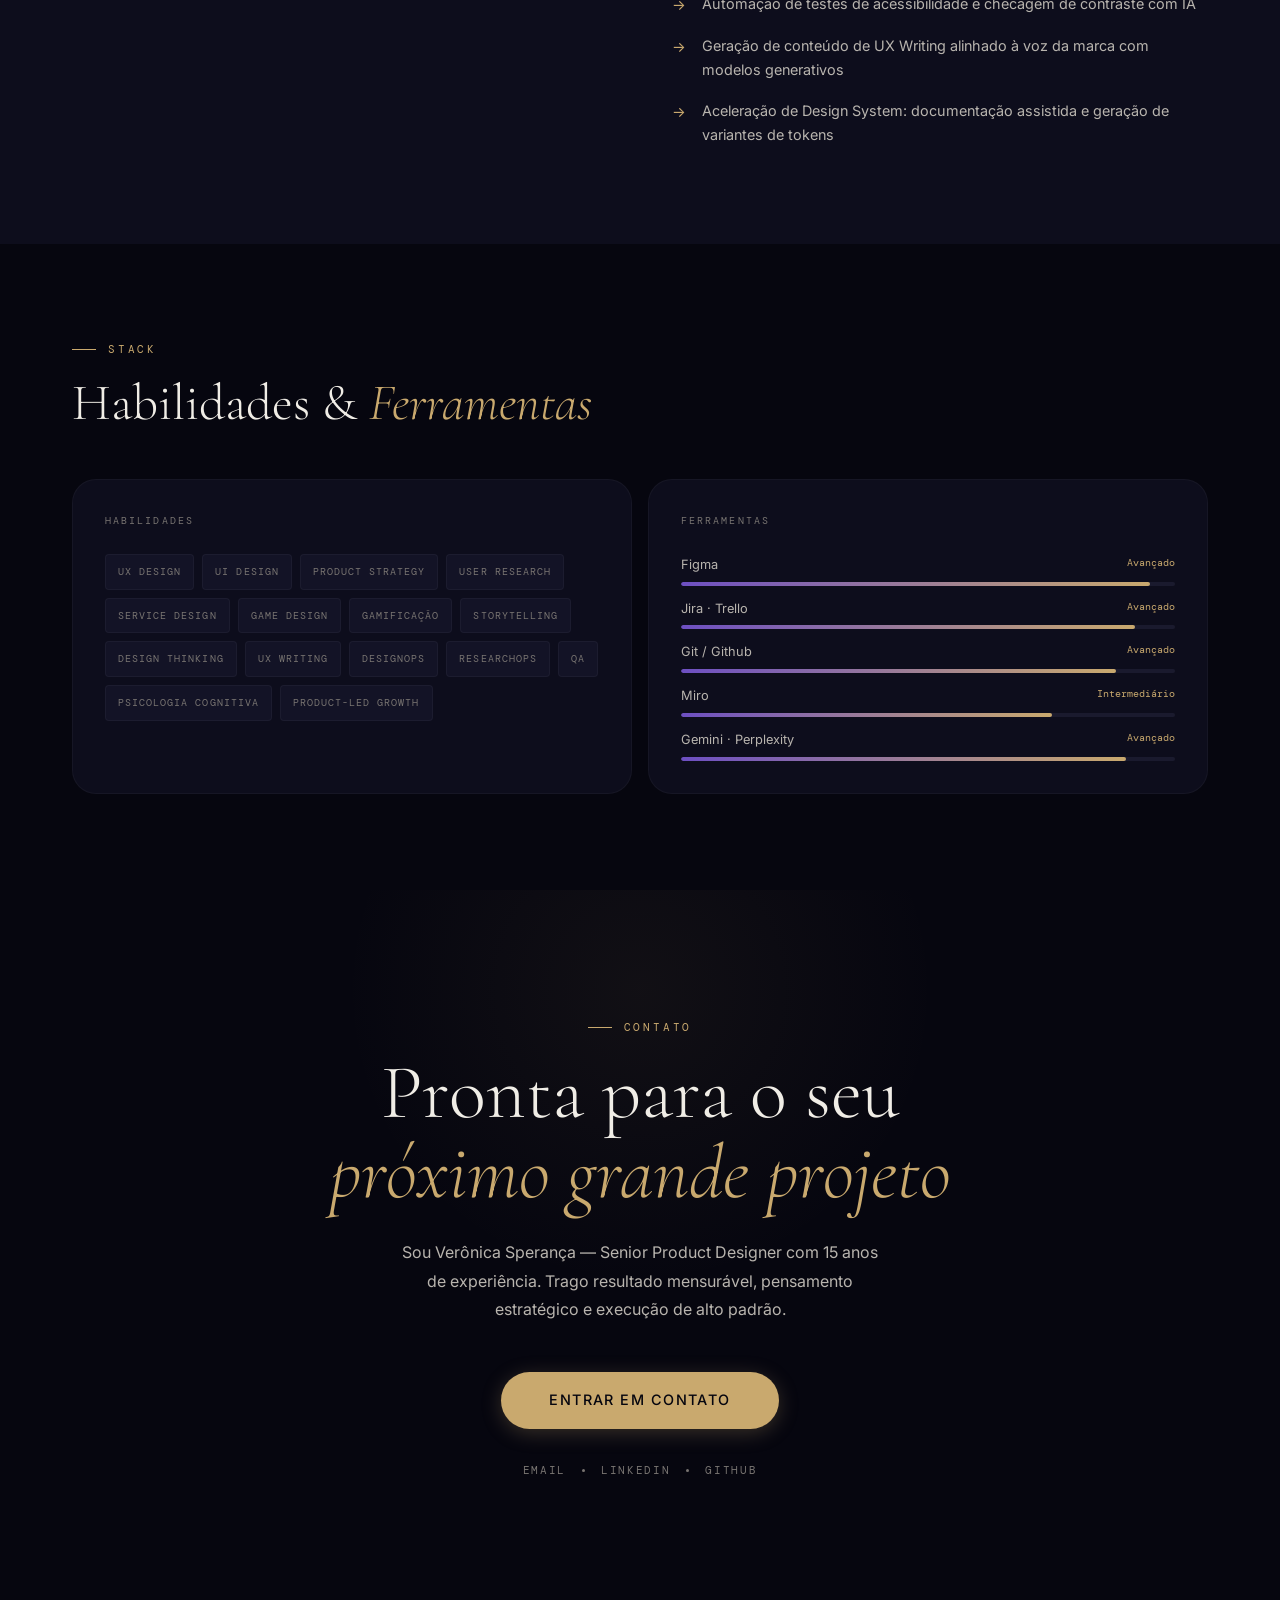
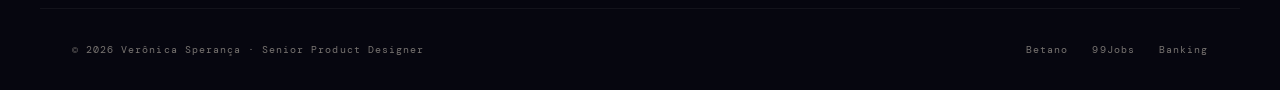
==== commit 5b66fca8: "Update index.html" ====
--- a/index.html
+++ b/index.html
@@ -615,9 +615,9 @@
         </a>
       </div>
       <div class="contact__links reveal">
-        <a href="mailto:contato@veronicasperanca.com" class="contact__link">contato@veronicasperanca.com</a>
+        <a href="mailto:kimiagatha@hotmail.com" class="contact__link">Email</a>
         <span class="contact__dot"></span>
-        <a href="https://linkedin.com/in/veronicasperanca" class="contact__link" target="_blank" rel="noopener">LinkedIn</a>
+        <a href="https://linkedin.com/in/veronicaasperanca" class="contact__link" target="_blank" rel="noopener">LinkedIn</a>
         <span class="contact__dot"></span>
         <a href="https://github.com/veronicasperanca" class="contact__link" target="_blank" rel="noopener">GitHub</a>
       </div>
--- a/style.css
+++ b/style.css
@@ -0,0 +1,3091 @@
+/* ============================================================
+   VERÔNICA SPERANÇA — Portfolio Design System
+   Senior Product Designer · VIP High-Standard Theme
+   ============================================================ */
+
+/* === GOOGLE FONTS === */
+@import url('https://fonts.googleapis.com/css2?family=Cormorant+Garamond:ital,wght@0,300;0,400;0,600;1,300;1,400;1,600&family=Inter:wght@300;400;500;600;700&family=DM+Mono:wght@400;500&display=swap');
+
+/* === DESIGN TOKENS === */
+:root {
+  /* Surfaces */
+  --bg:           #06060F;
+  --surface-1:    #0D0D1C;
+  --surface-2:    #131326;
+  --surface-3:    #1A1A2E;
+  --surface-4:    #222240;
+
+  /* Brand */
+  --gold:         #C9A96E;
+  --gold-light:   #E8C98A;
+  --gold-pale:    #F5E6C8;
+  --gold-dim:     rgba(201,169,110,0.25);
+  --gold-glow:    rgba(201,169,110,0.08);
+  --gold-border:  rgba(201,169,110,0.18);
+
+  --violet:       #6D4FC2;
+  --violet-light: #9B87F5;
+  --violet-dim:   rgba(109,79,194,0.18);
+
+  /* Text */
+  --text-1:       #F0EDE6;
+  --text-2:       #B8B4AE;
+  --text-3:       #787471;
+  --text-gold:    #C9A96E;
+
+  /* Borders */
+  --border:       rgba(201,169,110,0.15);
+  --border-soft:  rgba(255,255,255,0.05);
+  --border-card:  rgba(255,255,255,0.04);
+
+  /* Typography */
+  --font-display: 'Cormorant Garamond', Georgia, serif;
+  --font-body:    'Inter', system-ui, sans-serif;
+  --font-mono:    'DM Mono', 'Courier New', monospace;
+
+  /* Spacing */
+  --sp-1: 0.25rem;  --sp-2: 0.5rem;   --sp-3: 0.75rem;
+  --sp-4: 1rem;     --sp-6: 1.5rem;   --sp-8: 2rem;
+  --sp-12: 3rem;    --sp-16: 4rem;    --sp-20: 5rem;
+  --sp-24: 6rem;    --sp-32: 8rem;
+
+  /* Layout */
+  --container: 1200px;
+  --container-pad: clamp(1rem, 4vw, 2rem);
+
+  /* Radius */
+  --r-sm: 4px;   --r-md: 8px;  --r-lg: 16px;
+  --r-xl: 24px;  --r-full: 9999px;
+
+  /* Transitions */
+  --t-fast:   150ms cubic-bezier(0.4,0,0.2,1);
+  --t-base:   300ms cubic-bezier(0.4,0,0.2,1);
+  --t-slow:   600ms cubic-bezier(0.4,0,0.2,1);
+  --t-spring: 500ms cubic-bezier(0.34,1.56,0.64,1);
+  --t-ease:   400ms cubic-bezier(0.25,0.46,0.45,0.94);
+
+  /* Shadows */
+  --shadow-card:       0 4px 24px rgba(0,0,0,0.5), 0 1px 4px rgba(0,0,0,0.3);
+  --shadow-card-hover: 0 12px 48px rgba(0,0,0,0.6), 0 0 0 1px rgba(201,169,110,0.2), 0 0 40px rgba(201,169,110,0.06);
+  --shadow-gold:       0 0 40px rgba(201,169,110,0.12), 0 0 80px rgba(201,169,110,0.05);
+  --shadow-violet:     0 0 40px rgba(109,79,194,0.15), 0 0 80px rgba(109,79,194,0.06);
+  --shadow-btn:        0 4px 20px rgba(201,169,110,0.25);
+  --shadow-btn-hover:  0 8px 32px rgba(201,169,110,0.4);
+}
+
+/* === RESET & BASE === */
+*, *::before, *::after { box-sizing: border-box; margin: 0; padding: 0; }
+
+html {
+  scroll-behavior: smooth;
+  font-size: 16px;
+  -webkit-font-smoothing: antialiased;
+  -moz-osx-font-smoothing: grayscale;
+}
+
+body {
+  background-color: var(--bg);
+  color: var(--text-1);
+  font-family: var(--font-body);
+  font-size: 1rem;
+  line-height: 1.7;
+  overflow-x: hidden;
+  cursor: none;
+}
+
+@media (pointer: coarse) { body { cursor: auto; } }
+
+img, video { display: block; max-width: 100%; }
+a { text-decoration: none; color: inherit; }
+button { cursor: pointer; border: none; background: none; font-family: inherit; }
+ul { list-style: none; }
+
+/* Reduced motion */
+@media (prefers-reduced-motion: reduce) {
+  *, *::before, *::after { animation-duration: 0.01ms !important; transition-duration: 0.01ms !important; }
+}
+
+/* === CUSTOM CURSOR === */
+.cursor {
+  position: fixed;
+  width: 10px; height: 10px;
+  background: var(--gold);
+  border-radius: 50%;
+  pointer-events: none;
+  z-index: 9999;
+  transform: translate(-50%, -50%);
+  transition: transform 0.1s, width 0.3s var(--t-spring), height 0.3s var(--t-spring), opacity 0.3s;
+  mix-blend-mode: screen;
+}
+
+.cursor-ring {
+  position: fixed;
+  width: 36px; height: 36px;
+  border: 1px solid rgba(201,169,110,0.5);
+  border-radius: 50%;
+  pointer-events: none;
+  z-index: 9998;
+  transform: translate(-50%, -50%);
+  transition: transform 0.15s, width 0.4s var(--t-spring), height 0.4s var(--t-spring), opacity 0.3s, border-color 0.3s;
+}
+
+.cursor.is-hovering { width: 16px; height: 16px; }
+.cursor-ring.is-hovering { width: 52px; height: 52px; border-color: var(--gold); }
+.cursor.is-clicking { transform: translate(-50%, -50%) scale(0.8); }
+
+/* === SCROLL PROGRESS BAR === */
+.scroll-progress {
+  position: fixed;
+  top: 0; left: 0;
+  height: 2px;
+  width: 0%;
+  background: linear-gradient(90deg, var(--violet), var(--gold));
+  z-index: 1000;
+  transition: width 0.1s linear;
+}
+
+/* === LAYOUT HELPERS === */
+.container {
+  max-width: var(--container);
+  margin: 0 auto;
+  padding: 0 var(--container-pad);
+}
+
+.section-label {
+  font-family: var(--font-mono);
+  font-size: 0.7rem;
+  letter-spacing: 0.25em;
+  text-transform: uppercase;
+  color: var(--gold);
+  margin-bottom: var(--sp-4);
+  display: flex;
+  align-items: center;
+  gap: var(--sp-3);
+}
+
+.section-label::before {
+  content: '';
+  display: block;
+  width: 24px; height: 1px;
+  background: var(--gold);
+}
+
+.section-title {
+  font-family: var(--font-display);
+  font-size: clamp(2rem, 4vw, 3.5rem);
+  font-weight: 300;
+  line-height: 1.1;
+  color: var(--text-1);
+  margin-bottom: var(--sp-6);
+}
+
+.section-title em {
+  color: var(--gold);
+  font-style: italic;
+}
+
+.section-subtitle {
+  font-size: 1.05rem;
+  color: var(--text-2);
+  max-width: 560px;
+  line-height: 1.8;
+}
+
+.section-header {
+  margin-bottom: var(--sp-16);
+}
+
+/* === NAVIGATION === */
+.nav {
+  position: fixed;
+  top: 0; left: 0; right: 0;
+  z-index: 100;
+  padding: var(--sp-6) var(--container-pad);
+  display: flex;
+  align-items: center;
+  justify-content: space-between;
+  transition: background var(--t-base), backdrop-filter var(--t-base), border-bottom var(--t-base);
+}
+
+.nav.scrolled {
+  background: rgba(6,6,15,0.85);
+  backdrop-filter: blur(20px);
+  border-bottom: 1px solid var(--border);
+}
+
+.nav__logo {
+  font-family: var(--font-display);
+  font-size: 1.6rem;
+  font-weight: 600;
+  color: var(--text-1);
+  letter-spacing: 0.05em;
+}
+
+.nav__logo-dot { color: var(--gold); }
+
+.nav__links {
+  display: flex;
+  align-items: center;
+  gap: var(--sp-8);
+}
+
+.nav__link {
+  font-size: 0.8rem;
+  font-weight: 500;
+  letter-spacing: 0.12em;
+  text-transform: uppercase;
+  color: var(--text-2);
+  transition: color var(--t-fast);
+  position: relative;
+  padding-bottom: 2px;
+}
+
+.nav__link::after {
+  content: '';
+  position: absolute;
+  bottom: 0; left: 0;
+  width: 0; height: 1px;
+  background: var(--gold);
+  transition: width var(--t-base);
+}
+
+.nav__link:hover { color: var(--gold); }
+.nav__link:hover::after { width: 100%; }
+
+.nav__cta {
+  font-size: 0.78rem;
+  font-weight: 500;
+  letter-spacing: 0.12em;
+  text-transform: uppercase;
+  color: var(--bg);
+  background: var(--gold);
+  padding: var(--sp-2) var(--sp-6);
+  border-radius: var(--r-full);
+  transition: all var(--t-base);
+}
+
+.nav__cta:hover {
+  background: var(--gold-light);
+  box-shadow: var(--shadow-btn);
+}
+
+.nav__menu-btn {
+  display: none;
+  flex-direction: column;
+  gap: 5px;
+  padding: var(--sp-2);
+}
+
+.nav__menu-btn span {
+  display: block;
+  width: 24px; height: 1px;
+  background: var(--text-1);
+  transition: all var(--t-base);
+}
+
+/* === MOBILE MENU === */
+.mobile-menu {
+  position: fixed;
+  inset: 0;
+  background: rgba(6,6,15,0.97);
+  backdrop-filter: blur(24px);
+  z-index: 99;
+  display: flex;
+  align-items: center;
+  justify-content: center;
+  opacity: 0;
+  pointer-events: none;
+  transition: opacity var(--t-base);
+}
+
+.mobile-menu.open {
+  opacity: 1;
+  pointer-events: all;
+}
+
+.mobile-menu ul {
+  text-align: center;
+  display: flex;
+  flex-direction: column;
+  gap: var(--sp-8);
+}
+
+.mobile-menu a {
+  font-family: var(--font-display);
+  font-size: 2.5rem;
+  font-weight: 300;
+  color: var(--text-1);
+  transition: color var(--t-base);
+}
+
+.mobile-menu a:hover { color: var(--gold); }
+
+/* === HERO SECTION === */
+.hero {
+  position: relative;
+  min-height: 100vh;
+  display: flex;
+  align-items: center;
+  overflow: hidden;
+}
+
+#particleCanvas {
+  position: absolute;
+  inset: 0;
+  width: 100%;
+  height: 100%;
+  z-index: 1;
+}
+
+.hero__ambient {
+  position: absolute;
+  inset: 0;
+  z-index: 2;
+  overflow: hidden;
+}
+
+.hero__ambient-orb {
+  position: absolute;
+  border-radius: 50%;
+  filter: blur(120px);
+  opacity: 0.12;
+}
+
+.hero__ambient-orb--1 {
+  width: 600px; height: 600px;
+  background: var(--violet);
+  top: -200px; right: -100px;
+  animation: orbFloat1 12s ease-in-out infinite;
+}
+
+.hero__ambient-orb--2 {
+  width: 400px; height: 400px;
+  background: var(--gold);
+  bottom: -100px; left: -50px;
+  animation: orbFloat2 15s ease-in-out infinite;
+}
+
+@keyframes orbFloat1 {
+  0%, 100% { transform: translate(0, 0) scale(1); }
+  50% { transform: translate(-40px, 30px) scale(1.1); }
+}
+
+@keyframes orbFloat2 {
+  0%, 100% { transform: translate(0, 0) scale(1); }
+  50% { transform: translate(30px, -40px) scale(0.9); }
+}
+
+.hero__content {
+  position: relative;
+  z-index: 10;
+  padding: 0 var(--container-pad);
+  max-width: var(--container);
+  margin: 0 auto;
+  width: 100%;
+  padding-top: var(--sp-32);
+  padding-bottom: var(--sp-24);
+}
+
+.hero__eyebrow {
+  font-family: var(--font-mono);
+  font-size: 0.7rem;
+  letter-spacing: 0.3em;
+  text-transform: uppercase;
+  color: var(--gold);
+  margin-bottom: var(--sp-6);
+  display: flex;
+  align-items: center;
+  gap: var(--sp-3);
+  opacity: 0;
+  animation: fadeSlideUp 0.8s ease forwards 0.4s;
+}
+
+.hero__eyebrow::before {
+  content: '';
+  width: 32px; height: 1px;
+  background: var(--gold);
+}
+
+.hero__name {
+  font-family: var(--font-display);
+  font-size: clamp(3.5rem, 9vw, 7.5rem);
+  font-weight: 300;
+  line-height: 0.95;
+  letter-spacing: -0.02em;
+  color: var(--text-1);
+  margin-bottom: var(--sp-8);
+  opacity: 0;
+  animation: fadeSlideUp 1s ease forwards 0.6s;
+}
+
+.hero__name-em {
+  color: var(--gold);
+  font-style: italic;
+}
+
+.hero__role {
+  font-family: var(--font-display);
+  font-size: clamp(1.2rem, 2.5vw, 1.8rem);
+  font-weight: 300;
+  color: var(--text-2);
+  margin-bottom: var(--sp-8);
+  font-style: italic;
+  opacity: 0;
+  animation: fadeSlideUp 0.8s ease forwards 0.9s;
+}
+
+.hero__tagline-wrap {
+  margin-bottom: var(--sp-12);
+  min-height: 2.5rem;
+  opacity: 0;
+  animation: fadeSlideUp 0.8s ease forwards 1.1s;
+}
+
+.hero__tagline {
+  font-size: 1rem;
+  font-weight: 400;
+  color: var(--text-3);
+  letter-spacing: 0.05em;
+}
+
+.typed-cursor {
+  display: inline-block;
+  width: 2px; height: 1em;
+  background: var(--gold);
+  margin-left: 2px;
+  vertical-align: middle;
+  animation: blink 1s ease-in-out infinite;
+}
+
+@keyframes blink { 0%, 100% { opacity: 1; } 50% { opacity: 0; } }
+
+.hero__cta-group {
+  display: flex;
+  align-items: center;
+  gap: var(--sp-4);
+  flex-wrap: wrap;
+  opacity: 0;
+  animation: fadeSlideUp 0.8s ease forwards 1.3s;
+}
+
+.hero__scroll {
+  position: absolute;
+  bottom: var(--sp-8);
+  left: 50%;
+  transform: translateX(-50%);
+  display: flex;
+  flex-direction: column;
+  align-items: center;
+  gap: var(--sp-3);
+  z-index: 10;
+  opacity: 0;
+  animation: fadeSlideUp 0.8s ease forwards 1.8s;
+}
+
+.hero__scroll-line {
+  width: 1px; height: 48px;
+  background: linear-gradient(to bottom, var(--gold), transparent);
+  animation: scrollPulse 2s ease-in-out infinite;
+}
+
+.hero__scroll span {
+  font-family: var(--font-mono);
+  font-size: 0.6rem;
+  letter-spacing: 0.3em;
+  text-transform: uppercase;
+  color: var(--text-3);
+}
+
+@keyframes scrollPulse {
+  0%, 100% { opacity: 0.4; transform: scaleY(1); }
+  50% { opacity: 1; transform: scaleY(1.1); }
+}
+
+/* === BUTTONS === */
+.btn {
+  display: inline-flex;
+  align-items: center;
+  gap: var(--sp-2);
+  font-family: var(--font-body);
+  font-size: 0.8rem;
+  font-weight: 500;
+  letter-spacing: 0.1em;
+  text-transform: uppercase;
+  padding: var(--sp-4) var(--sp-8);
+  border-radius: var(--r-full);
+  transition: all var(--t-spring);
+  position: relative;
+  overflow: hidden;
+}
+
+.btn--primary {
+  background: var(--gold);
+  color: var(--bg);
+  box-shadow: var(--shadow-btn);
+}
+
+.btn--primary::after {
+  content: '';
+  position: absolute;
+  inset: 0;
+  background: linear-gradient(135deg, rgba(255,255,255,0.15), transparent);
+  opacity: 0;
+  transition: opacity var(--t-base);
+}
+
+.btn--primary:hover {
+  background: var(--gold-light);
+  box-shadow: var(--shadow-btn-hover);
+  transform: translateY(-2px);
+}
+
+.btn--primary:hover::after { opacity: 1; }
+
+.btn--ghost {
+  background: transparent;
+  color: var(--text-2);
+  border: 1px solid var(--border);
+}
+
+.btn--ghost:hover {
+  color: var(--gold);
+  border-color: var(--gold-border);
+  background: var(--gold-glow);
+  transform: translateY(-2px);
+}
+
+.btn--outline {
+  background: transparent;
+  color: var(--gold);
+  border: 1px solid var(--gold-border);
+}
+
+.btn--outline:hover {
+  background: var(--gold-glow);
+  border-color: var(--gold);
+  transform: translateY(-2px);
+}
+
+/* === METRICS SECTION === */
+.metrics {
+  padding: var(--sp-12) 0;
+  border-top: 1px solid var(--border-soft);
+  border-bottom: 1px solid var(--border-soft);
+  background: var(--surface-1);
+}
+
+.metrics__grid {
+  display: grid;
+  grid-template-columns: repeat(auto-fit, minmax(160px, 1fr));
+  gap: var(--sp-1);
+}
+
+.metric-item {
+  padding: var(--sp-8) var(--sp-6);
+  text-align: center;
+  position: relative;
+  transition: background var(--t-base);
+}
+
+.metric-item::after {
+  content: '';
+  position: absolute;
+  right: 0; top: 20%; bottom: 20%;
+  width: 1px;
+  background: var(--border-soft);
+}
+
+.metric-item:last-child::after { display: none; }
+
+.metric-item:hover { background: var(--gold-glow); }
+
+.metric-item__number {
+  font-family: var(--font-display);
+  font-size: clamp(2rem, 4vw, 3.2rem);
+  font-weight: 300;
+  color: var(--gold);
+  line-height: 1;
+  margin-bottom: var(--sp-2);
+  letter-spacing: -0.02em;
+}
+
+.metric-item__label {
+  font-family: var(--font-mono);
+  font-size: 0.65rem;
+  letter-spacing: 0.15em;
+  text-transform: uppercase;
+  color: var(--text-3);
+}
+
+/* === ABOUT SECTION === */
+.about {
+  padding: var(--sp-32) 0;
+}
+
+.about__grid {
+  display: grid;
+  grid-template-columns: 1fr 2fr;
+  gap: var(--sp-24);
+  align-items: center;
+}
+
+.about__visual {
+  position: relative;
+  display: flex;
+  flex-direction: column;
+  align-items: center;
+}
+
+.about__avatar-frame {
+  position: relative;
+  width: 280px; height: 280px;
+  display: flex;
+  align-items: center;
+  justify-content: center;
+}
+
+.about__avatar-placeholder {
+  width: 200px; height: 200px;
+  background: var(--surface-3);
+  border-radius: 50%;
+  display: flex;
+  align-items: center;
+  justify-content: center;
+  font-family: var(--font-display);
+  font-size: 3rem;
+  font-weight: 300;
+  color: var(--gold);
+  border: 1px solid var(--border);
+  position: relative;
+  z-index: 1;
+}
+
+.about__avatar-ring {
+  position: absolute;
+  inset: 0;
+  border-radius: 50%;
+  border: 1px solid var(--gold-dim);
+  animation: ringPulse 3s ease-in-out infinite;
+}
+
+.about__avatar-ring--2 {
+  inset: -20px;
+  border-color: rgba(109,79,194,0.2);
+  animation-delay: 1.5s;
+}
+
+@keyframes ringPulse {
+  0%, 100% { transform: scale(1); opacity: 0.5; }
+  50% { transform: scale(1.05); opacity: 1; }
+}
+
+.about__badge {
+  margin-top: var(--sp-4);
+  background: var(--surface-2);
+  border: 1px solid var(--border);
+  border-radius: var(--r-full);
+  padding: var(--sp-2) var(--sp-4);
+  font-family: var(--font-mono);
+  font-size: 0.68rem;
+  letter-spacing: 0.1em;
+  color: var(--gold);
+}
+
+.about__badge--2 {
+  background: var(--violet-dim);
+  border-color: rgba(109,79,194,0.3);
+  color: var(--violet-light);
+}
+
+.about__body {
+  color: var(--text-2);
+  font-size: 1rem;
+  line-height: 1.85;
+  margin-bottom: var(--sp-6);
+}
+
+.about__body strong {
+  color: var(--text-1);
+  font-weight: 500;
+}
+
+.about__tags {
+  display: flex;
+  flex-wrap: wrap;
+  gap: var(--sp-2);
+  margin-top: var(--sp-6);
+}
+
+.tag {
+  font-family: var(--font-mono);
+  font-size: 0.65rem;
+  letter-spacing: 0.1em;
+  text-transform: uppercase;
+  color: var(--text-3);
+  background: var(--surface-2);
+  border: 1px solid var(--border-card);
+  padding: var(--sp-2) var(--sp-3);
+  border-radius: var(--r-sm);
+  transition: all var(--t-base);
+}
+
+.tag:hover {
+  color: var(--gold);
+  border-color: var(--gold-border);
+  background: var(--gold-glow);
+}
+
+/* === DIVIDER === */
+.divider {
+  height: 1px;
+  background: linear-gradient(90deg, transparent, var(--border), transparent);
+  margin: 0 var(--container-pad);
+}
+
+/* === CASES SECTION === */
+.cases {
+  padding: var(--sp-32) 0;
+}
+
+.cases__grid {
+  display: grid;
+  grid-template-columns: 1fr;
+  gap: var(--sp-10);
+}
+
+.case-card {
+  background: var(--surface-1);
+  border: 1px solid var(--border-card);
+  border-radius: var(--r-xl);
+  overflow: hidden;
+  transition: transform var(--t-ease), box-shadow var(--t-ease), border-color var(--t-ease);
+  opacity: 0;
+  transform: translateY(32px);
+}
+
+.case-card.revealed {
+  opacity: 1;
+  transform: translateY(0);
+  transition: opacity 0.7s ease, transform 0.7s ease, box-shadow var(--t-ease), border-color var(--t-ease);
+}
+
+.case-card:hover {
+  transform: translateY(-6px);
+  box-shadow: var(--shadow-card-hover);
+  border-color: var(--gold-border);
+}
+
+.case-card__link {
+  display: grid;
+  grid-template-columns: 1fr 1fr;
+  min-height: 420px;
+}
+
+.case-card--featured .case-card__link {
+  grid-template-columns: 1.1fr 0.9fr;
+}
+
+.case-card__visual {
+  position: relative;
+  background: var(--surface-2);
+  overflow: hidden;
+  min-height: 320px;
+}
+
+.case-card__visual::before {
+  content: '';
+  position: absolute;
+  inset: 0;
+  background: linear-gradient(135deg, var(--gold-glow), var(--violet-dim));
+}
+
+/* === CSS MOCKUPS (inline design demos) === */
+.mockup-screen {
+  position: absolute;
+  inset: var(--sp-8);
+  background: var(--surface-3);
+  border-radius: var(--r-lg);
+  border: 1px solid var(--border-soft);
+  overflow: hidden;
+  display: flex;
+  align-items: center;
+  justify-content: center;
+}
+
+/* Roulette mockup */
+.mockup-roulette {
+  position: relative;
+  width: 160px; height: 160px;
+}
+
+.roulette-wheel {
+  width: 160px; height: 160px;
+  border-radius: 50%;
+  background: conic-gradient(
+    #1a1133 0deg 10deg, #c9a96e 10deg 20deg, #1a1133 20deg 30deg, #7c5fd8 30deg 40deg,
+    #1a1133 40deg 50deg, #c9a96e 50deg 60deg, #1a1133 60deg 70deg, #7c5fd8 70deg 80deg,
+    #1a1133 80deg 90deg, #c9a96e 90deg 100deg, #1a1133 100deg 110deg, #7c5fd8 110deg 120deg,
+    #1a1133 120deg 130deg, #c9a96e 130deg 140deg, #1a1133 140deg 150deg, #7c5fd8 150deg 160deg,
+    #1a1133 160deg 170deg, #c9a96e 170deg 180deg, #1a1133 180deg 190deg, #7c5fd8 190deg 200deg,
+    #1a1133 200deg 210deg, #c9a96e 210deg 220deg, #1a1133 220deg 230deg, #7c5fd8 230deg 240deg,
+    #1a1133 240deg 250deg, #c9a96e 250deg 260deg, #1a1133 260deg 270deg, #7c5fd8 270deg 280deg,
+    #1a1133 280deg 290deg, #c9a96e 290deg 300deg, #1a1133 300deg 310deg, #7c5fd8 310deg 320deg,
+    #1a1133 320deg 330deg, #c9a96e 330deg 340deg, #1a1133 340deg 350deg, #7c5fd8 350deg 360deg
+  );
+  border: 2px solid var(--gold-dim);
+  box-shadow: 0 0 30px rgba(201,169,110,0.2);
+  animation: wheelSpin 20s linear infinite;
+}
+
+@keyframes wheelSpin { from { transform: rotate(0deg); } to { transform: rotate(360deg); } }
+
+.roulette-track {
+  position: absolute;
+  inset: 10px;
+  border-radius: 50%;
+  border: 2px solid rgba(201,169,110,0.3);
+  background: rgba(0,0,0,0.5);
+}
+
+.roulette-track::after {
+  content: '';
+  position: absolute;
+  top: 50%; left: 50%;
+  transform: translate(-50%, -50%);
+  width: 30px; height: 30px;
+  border-radius: 50%;
+  background: var(--bg);
+  border: 2px solid var(--gold-dim);
+}
+
+/* Game UI mockup */
+.mockup-game-ui {
+  position: absolute;
+  inset: var(--sp-8);
+  display: flex;
+  flex-direction: column;
+  gap: var(--sp-4);
+  padding: var(--sp-6);
+}
+
+.game-progress-bar {
+  height: 6px;
+  background: var(--surface-4);
+  border-radius: var(--r-full);
+  overflow: hidden;
+}
+
+.game-progress-fill {
+  height: 100%;
+  width: 68%;
+  background: linear-gradient(90deg, var(--violet), var(--gold));
+  border-radius: var(--r-full);
+  animation: progressFill 3s ease-out infinite;
+}
+
+@keyframes progressFill {
+  0% { width: 0%; }
+  60%, 100% { width: 68%; }
+}
+
+.game-badge-row {
+  display: flex;
+  gap: var(--sp-3);
+  justify-content: center;
+}
+
+.game-badge {
+  width: 40px; height: 40px;
+  border-radius: 50%;
+  background: var(--surface-3);
+  border: 2px solid var(--border-soft);
+}
+
+.game-badge--active {
+  background: var(--violet-dim);
+  border-color: var(--violet);
+  box-shadow: 0 0 12px rgba(109,79,194,0.4);
+  animation: badgePulse 2s ease-in-out infinite;
+}
+
+@keyframes badgePulse {
+  0%, 100% { box-shadow: 0 0 12px rgba(109,79,194,0.4); }
+  50% { box-shadow: 0 0 24px rgba(109,79,194,0.7); }
+}
+
+.game-card-preview {
+  flex: 1;
+  background: var(--surface-3);
+  border-radius: var(--r-md);
+  padding: var(--sp-4);
+  display: flex;
+  flex-direction: column;
+  gap: var(--sp-3);
+  border: 1px solid var(--border-soft);
+}
+
+.game-card-line {
+  height: 8px;
+  background: var(--surface-4);
+  border-radius: var(--r-full);
+  animation: shimmer 2s ease-in-out infinite;
+}
+
+.game-card-line.short { width: 60%; }
+
+@keyframes shimmer {
+  0%, 100% { opacity: 0.5; }
+  50% { opacity: 1; }
+}
+
+/* URA / Voice UX mockup */
+.mockup-ura {
+  position: absolute;
+  inset: var(--sp-8);
+  display: flex;
+  flex-direction: column;
+  align-items: center;
+  justify-content: center;
+  gap: var(--sp-6);
+  padding: var(--sp-6);
+}
+
+.ura-wave svg {
+  width: 100%;
+  height: 60px;
+}
+
+.ura-wave polyline {
+  stroke-dasharray: 600;
+  stroke-dashoffset: 600;
+  animation: drawWave 3s ease forwards, waveLoop 4s ease-in-out 3s infinite;
+}
+
+@keyframes drawWave {
+  to { stroke-dashoffset: 0; }
+}
+
+@keyframes waveLoop {
+  0%, 100% { opacity: 0.5; }
+  50% { opacity: 1; }
+}
+
+.ura-nodes {
+  display: flex;
+  gap: var(--sp-8);
+  align-items: center;
+}
+
+.ura-node {
+  width: 12px; height: 12px;
+  border-radius: 50%;
+  background: var(--surface-4);
+  border: 2px solid var(--border);
+  position: relative;
+}
+
+.ura-node.active {
+  background: var(--gold);
+  border-color: var(--gold-light);
+  box-shadow: 0 0 12px rgba(201,169,110,0.6);
+}
+
+.ura-node.active::after {
+  content: '';
+  position: absolute;
+  inset: -6px;
+  border-radius: 50%;
+  border: 1px solid rgba(201,169,110,0.3);
+  animation: nodePing 1.5s ease-out infinite;
+}
+
+@keyframes nodePing {
+  0% { transform: scale(1); opacity: 1; }
+  100% { transform: scale(2.5); opacity: 0; }
+}
+
+/* === CASE CARD BODY === */
+.case-card__tags-float {
+  position: absolute;
+  top: var(--sp-4); left: var(--sp-4);
+  display: flex;
+  flex-wrap: wrap;
+  gap: var(--sp-2);
+  z-index: 5;
+}
+
+.case-card__tags-float span {
+  font-family: var(--font-mono);
+  font-size: 0.6rem;
+  letter-spacing: 0.1em;
+  text-transform: uppercase;
+  color: var(--text-3);
+  background: rgba(6,6,15,0.8);
+  border: 1px solid var(--border-card);
+  padding: 3px var(--sp-3);
+  border-radius: var(--r-sm);
+  backdrop-filter: blur(4px);
+}
+
+.case-card__body {
+  padding: var(--sp-12) var(--sp-12) var(--sp-10);
+  display: flex;
+  flex-direction: column;
+  justify-content: center;
+}
+
+.case-card__company {
+  font-family: var(--font-mono);
+  font-size: 0.65rem;
+  letter-spacing: 0.2em;
+  text-transform: uppercase;
+  color: var(--gold);
+  margin-bottom: var(--sp-4);
+}
+
+.case-card__title {
+  font-family: var(--font-display);
+  font-size: clamp(1.3rem, 2vw, 1.8rem);
+  font-weight: 400;
+  line-height: 1.2;
+  color: var(--text-1);
+  margin-bottom: var(--sp-6);
+}
+
+.case-card__excerpt {
+  font-size: 0.9rem;
+  color: var(--text-2);
+  line-height: 1.8;
+  margin-bottom: var(--sp-8);
+  flex: 1;
+}
+
+.case-card__metrics {
+  display: flex;
+  gap: var(--sp-6);
+  margin-bottom: var(--sp-8);
+  padding-top: var(--sp-6);
+  border-top: 1px solid var(--border-soft);
+}
+
+.case-metric__value {
+  display: block;
+  font-family: var(--font-display);
+  font-size: 1.6rem;
+  font-weight: 300;
+  color: var(--gold);
+  line-height: 1;
+  margin-bottom: 4px;
+}
+
+.case-metric__label {
+  font-family: var(--font-mono);
+  font-size: 0.58rem;
+  letter-spacing: 0.1em;
+  text-transform: uppercase;
+  color: var(--text-3);
+  display: block;
+}
+
+.case-card__cta {
+  display: flex;
+  align-items: center;
+  gap: var(--sp-2);
+  font-size: 0.78rem;
+  font-weight: 500;
+  letter-spacing: 0.08em;
+  color: var(--gold);
+  transition: gap var(--t-spring);
+}
+
+.case-card:hover .case-card__cta { gap: var(--sp-3); }
+
+.case-card__cta svg { transition: transform var(--t-spring); }
+.case-card:hover .case-card__cta svg { transform: translateX(4px); }
+
+/* === EXPERTISE SECTION === */
+.expertise {
+  padding: var(--sp-32) 0;
+  background: var(--surface-1);
+}
+
+.expertise__grid {
+  display: grid;
+  grid-template-columns: repeat(auto-fit, minmax(260px, 1fr));
+  gap: var(--sp-4);
+}
+
+.expertise-card {
+  background: var(--bg);
+  border: 1px solid var(--border-card);
+  border-radius: var(--r-xl);
+  padding: var(--sp-8);
+  transition: all var(--t-ease);
+  position: relative;
+  overflow: hidden;
+}
+
+.expertise-card::before {
+  content: '';
+  position: absolute;
+  inset: 0;
+  background: var(--gold-glow);
+  opacity: 0;
+  transition: opacity var(--t-base);
+  border-radius: inherit;
+}
+
+.expertise-card:hover {
+  border-color: var(--gold-border);
+  transform: translateY(-4px);
+  box-shadow: var(--shadow-card-hover);
+}
+
+.expertise-card:hover::before { opacity: 1; }
+
+.expertise-card__icon {
+  width: 48px; height: 48px;
+  background: var(--surface-2);
+  border: 1px solid var(--border-card);
+  border-radius: var(--r-md);
+  display: flex;
+  align-items: center;
+  justify-content: center;
+  margin-bottom: var(--sp-6);
+  position: relative;
+  z-index: 1;
+  color: var(--gold);
+  transition: all var(--t-base);
+}
+
+.expertise-card:hover .expertise-card__icon {
+  background: var(--gold);
+  color: var(--bg);
+  border-color: var(--gold);
+}
+
+.expertise-card h3 {
+  font-family: var(--font-display);
+  font-size: 1.35rem;
+  font-weight: 400;
+  color: var(--text-1);
+  margin-bottom: var(--sp-4);
+  position: relative;
+  z-index: 1;
+}
+
+.expertise-card p {
+  font-size: 0.9rem;
+  color: var(--text-2);
+  line-height: 1.8;
+  margin-bottom: var(--sp-6);
+  position: relative;
+  z-index: 1;
+}
+
+.expertise-card__tags {
+  display: flex;
+  flex-wrap: wrap;
+  gap: var(--sp-2);
+  position: relative;
+  z-index: 1;
+}
+
+.expertise-card__tags span {
+  font-family: var(--font-mono);
+  font-size: 0.6rem;
+  letter-spacing: 0.08em;
+  color: var(--text-3);
+  background: var(--surface-2);
+  border: 1px solid var(--border-card);
+  padding: 3px var(--sp-3);
+  border-radius: var(--r-full);
+}
+
+/* === DESIGN SYSTEM SHOWCASE === */
+.ds-showcase {
+  padding: var(--sp-32) 0;
+}
+
+.ds-section-intro {
+  display: grid;
+  grid-template-columns: 1fr 1fr;
+  gap: var(--sp-16);
+  margin-bottom: var(--sp-16);
+  align-items: start;
+}
+
+.ds-body {
+  font-size: 0.95rem;
+  color: var(--text-2);
+  line-height: 1.9;
+}
+
+.ds-grid {
+  display: grid;
+  grid-template-columns: repeat(3, 1fr);
+  gap: var(--sp-4);
+}
+
+.ds-card {
+  background: var(--surface-1);
+  border: 1px solid var(--border-card);
+  border-radius: var(--r-xl);
+  padding: var(--sp-8);
+}
+
+.ds-card__label {
+  font-family: var(--font-mono);
+  font-size: 0.65rem;
+  letter-spacing: 0.2em;
+  text-transform: uppercase;
+  color: var(--text-3);
+  margin-bottom: var(--sp-6);
+}
+
+.ds-color-row {
+  display: flex;
+  flex-direction: column;
+  gap: var(--sp-3);
+}
+
+.ds-swatch {
+  display: flex;
+  align-items: center;
+  gap: var(--sp-4);
+}
+
+.ds-swatch__dot {
+  width: 32px; height: 32px;
+  border-radius: var(--r-sm);
+  flex-shrink: 0;
+}
+
+.ds-swatch__info {
+  display: flex;
+  flex-direction: column;
+  gap: 2px;
+}
+
+.ds-swatch__name {
+  font-size: 0.75rem;
+  font-weight: 500;
+  color: var(--text-1);
+}
+
+.ds-swatch__value {
+  font-family: var(--font-mono);
+  font-size: 0.65rem;
+  color: var(--text-3);
+}
+
+.ds-type-row {
+  display: flex;
+  flex-direction: column;
+  gap: var(--sp-4);
+}
+
+.ds-type-item {
+  display: flex;
+  align-items: baseline;
+  gap: var(--sp-4);
+  padding-bottom: var(--sp-4);
+  border-bottom: 1px solid var(--border-soft);
+}
+
+.ds-type-item:last-child { border-bottom: none; }
+
+.ds-type-item__sample {
+  color: var(--text-1);
+  line-height: 1.2;
+}
+
+.ds-type-item__meta {
+  font-family: var(--font-mono);
+  font-size: 0.58rem;
+  color: var(--text-3);
+  letter-spacing: 0.05em;
+  flex-shrink: 0;
+}
+
+.ds-component-row {
+  display: flex;
+  flex-direction: column;
+  gap: var(--sp-4);
+}
+
+.ds-comp-btn {
+  font-size: 0.78rem;
+  font-weight: 500;
+  letter-spacing: 0.08em;
+  padding: var(--sp-3) var(--sp-6);
+  border-radius: var(--r-full);
+  display: inline-block;
+  text-transform: uppercase;
+}
+
+.ds-comp-btn--primary {
+  background: var(--gold);
+  color: var(--bg);
+}
+
+.ds-comp-btn--secondary {
+  background: transparent;
+  color: var(--gold);
+  border: 1px solid var(--gold-border);
+}
+
+.ds-comp-btn--ghost {
+  background: var(--surface-2);
+  color: var(--text-2);
+}
+
+.ds-comp-input {
+  background: var(--surface-2);
+  border: 1px solid var(--border);
+  border-radius: var(--r-md);
+  padding: var(--sp-3) var(--sp-4);
+  font-size: 0.85rem;
+  color: var(--text-2);
+}
+
+.ds-comp-card {
+  background: var(--surface-2);
+  border: 1px solid var(--border-card);
+  border-radius: var(--r-lg);
+  padding: var(--sp-4);
+}
+
+.ds-comp-card p { font-size: 0.75rem; color: var(--text-3); margin-top: 4px; }
+
+/* === AI SECTION === */
+.ai-section {
+  padding: var(--sp-24) 0;
+  background: var(--surface-1);
+}
+
+.ai-grid {
+  display: grid;
+  grid-template-columns: 1fr 1fr;
+  gap: var(--sp-16);
+  align-items: center;
+}
+
+.ai-visual {
+  position: relative;
+  height: 400px;
+  display: flex;
+  align-items: center;
+  justify-content: center;
+}
+
+.ai-visual__orbit {
+  position: relative;
+  width: 300px; height: 300px;
+}
+
+.ai-visual__center {
+  position: absolute;
+  top: 50%; left: 50%;
+  transform: translate(-50%, -50%);
+  width: 80px; height: 80px;
+  background: var(--surface-2);
+  border: 2px solid var(--gold-border);
+  border-radius: 50%;
+  display: flex;
+  align-items: center;
+  justify-content: center;
+  font-family: var(--font-mono);
+  font-size: 0.65rem;
+  color: var(--gold);
+  letter-spacing: 0.05em;
+  z-index: 2;
+  box-shadow: 0 0 30px rgba(201,169,110,0.15);
+}
+
+.ai-orbit-ring {
+  position: absolute;
+  inset: 0;
+  border-radius: 50%;
+  border: 1px solid var(--border-soft);
+}
+
+.ai-orbit-ring--1 { inset: 40px; border-style: dashed; animation: orbitRotate 12s linear infinite; }
+.ai-orbit-ring--2 { inset: 10px; animation: orbitRotate 20s linear infinite reverse; }
+
+@keyframes orbitRotate { from { transform: rotate(0); } to { transform: rotate(360deg); } }
+
+.ai-orbit-node {
+  position: absolute;
+  width: 40px; height: 40px;
+  background: var(--surface-3);
+  border: 1px solid var(--border-card);
+  border-radius: var(--r-sm);
+  display: flex;
+  align-items: center;
+  justify-content: center;
+  font-family: var(--font-mono);
+  font-size: 0.55rem;
+  color: var(--text-3);
+  text-align: center;
+  letter-spacing: 0.03em;
+}
+
+.ai-content ul {
+  display: flex;
+  flex-direction: column;
+  gap: var(--sp-4);
+  margin-top: var(--sp-8);
+}
+
+.ai-content li {
+  display: flex;
+  gap: var(--sp-4);
+  align-items: flex-start;
+  font-size: 0.9rem;
+  color: var(--text-2);
+  line-height: 1.7;
+}
+
+.ai-content li::before {
+  content: '→';
+  color: var(--gold);
+  flex-shrink: 0;
+  margin-top: 1px;
+}
+
+/* === CONTACT SECTION === */
+.contact {
+  padding: var(--sp-32) 0;
+  text-align: center;
+  position: relative;
+  overflow: hidden;
+}
+
+.contact::before {
+  content: '';
+  position: absolute;
+  top: -200px; left: 50%;
+  transform: translateX(-50%);
+  width: 600px; height: 600px;
+  background: radial-gradient(circle, rgba(201,169,110,0.06) 0%, transparent 70%);
+  pointer-events: none;
+}
+
+.contact__eyebrow { margin-bottom: var(--sp-4); justify-content: center; }
+
+.contact__title {
+  font-family: var(--font-display);
+  font-size: clamp(2.5rem, 6vw, 5rem);
+  font-weight: 300;
+  line-height: 1.05;
+  color: var(--text-1);
+  margin-bottom: var(--sp-6);
+}
+
+.contact__title em { color: var(--gold); font-style: italic; }
+
+.contact__sub {
+  font-size: 1rem;
+  color: var(--text-2);
+  max-width: 480px;
+  margin: 0 auto var(--sp-12);
+  line-height: 1.8;
+}
+
+.contact__links {
+  display: flex;
+  align-items: center;
+  justify-content: center;
+  gap: var(--sp-4);
+  flex-wrap: wrap;
+  margin-top: var(--sp-8);
+}
+
+.contact__link {
+  font-family: var(--font-mono);
+  font-size: 0.7rem;
+  letter-spacing: 0.15em;
+  text-transform: uppercase;
+  color: var(--text-3);
+  transition: color var(--t-base);
+}
+
+.contact__link:hover { color: var(--gold); }
+
+.contact__dot {
+  width: 3px; height: 3px;
+  background: var(--text-3);
+  border-radius: 50%;
+}
+
+/* === FOOTER === */
+footer {
+  padding: var(--sp-8) var(--container-pad);
+  border-top: 1px solid var(--border-soft);
+  display: flex;
+  align-items: center;
+  justify-content: space-between;
+  max-width: var(--container);
+  margin: 0 auto;
+}
+
+.footer__copy {
+  font-family: var(--font-mono);
+  font-size: 0.65rem;
+  letter-spacing: 0.1em;
+  color: var(--text-3);
+}
+
+.footer__links {
+  display: flex;
+  gap: var(--sp-6);
+}
+
+.footer__links a {
+  font-family: var(--font-mono);
+  font-size: 0.65rem;
+  letter-spacing: 0.1em;
+  color: var(--text-3);
+  transition: color var(--t-fast);
+}
+
+.footer__links a:hover { color: var(--gold); }
+
+/* === ANIMATIONS (keyframes) === */
+@keyframes fadeSlideUp {
+  from { opacity: 0; transform: translateY(24px); }
+  to   { opacity: 1; transform: translateY(0); }
+}
+
+@keyframes fadeIn {
+  from { opacity: 0; }
+  to   { opacity: 1; }
+}
+
+/* Scroll-reveal utility */
+.reveal {
+  opacity: 0;
+  transform: translateY(28px);
+  transition: opacity 0.7s ease, transform 0.7s ease;
+}
+
+.reveal.visible {
+  opacity: 1;
+  transform: translateY(0);
+}
+
+.reveal[data-delay="100"] { transition-delay: 0.1s; }
+.reveal[data-delay="200"] { transition-delay: 0.2s; }
+.reveal[data-delay="300"] { transition-delay: 0.3s; }
+.reveal[data-delay="400"] { transition-delay: 0.4s; }
+
+/* === RESPONSIVE — TABLET (≤1024px) === */
+@media (max-width: 1024px) {
+  /* Case cards */
+  .case-card__link { grid-template-columns: 1fr; }
+  .case-card--featured .case-card__link { grid-template-columns: 1fr; }
+  .case-card__visual { min-height: 260px; }
+
+  /* About */
+  .about__grid { grid-template-columns: 1fr; text-align: center; }
+  .about__visual { margin: 0 auto; }
+  .about__tags { justify-content: center; }
+
+  /* Design System */
+  .ds-grid { grid-template-columns: 1fr; }
+  .ds-section-intro { grid-template-columns: 1fr; }
+
+  /* AI section */
+  .ai-grid { grid-template-columns: 1fr; }
+
+  /* Skills grid */
+  [style*="grid-template-columns:1fr 1fr"] { grid-template-columns: 1fr !important; }
+
+  /* Case article sidebar hidden */
+  .case-article { grid-template-columns: 1fr; padding: var(--sp-12) var(--container-pad); }
+  .case-toc { display: none; }
+  .case-metrics-bar .metrics__grid { grid-template-columns: repeat(2, 1fr); }
+}
+
+/* === RESPONSIVE — MOBILE (≤768px) === */
+@media (max-width: 768px) {
+  /* Navigation */
+  .nav { padding: var(--sp-4) var(--container-pad); }
+  .nav__links, .nav__cta { display: none; }
+  .nav__menu-btn { display: flex; }
+
+  /* Hero */
+  .hero__content { padding-top: var(--sp-24); }
+  .hero__cta-group { flex-direction: column; align-items: flex-start; gap: var(--sp-3); }
+  .hero__scroll { display: none; }
+
+  /* Metrics */
+  .metrics { padding: var(--sp-8) 0; }
+  .metrics__grid { grid-template-columns: repeat(2, 1fr); gap: 0; }
+  .metric-item::after { display: none; }
+  .metric-item { padding: var(--sp-6) var(--sp-4); border-bottom: 1px solid var(--border-soft); }
+  .metric-item:nth-child(odd) { border-right: 1px solid var(--border-soft); }
+
+  /* About */
+  .about { padding: var(--sp-16) 0; }
+  .about__grid { gap: var(--sp-12); }
+  .about__avatar-frame { width: 200px; height: 200px; }
+  .about__avatar-placeholder { width: 150px; height: 150px; font-size: 2rem; }
+
+  /* Cases */
+  .cases { padding: var(--sp-16) 0; }
+  .cases__grid { gap: var(--sp-6); }
+  .section-header { margin-bottom: var(--sp-10); }
+  .case-card { border-radius: var(--r-lg); }
+  .case-card__body { padding: var(--sp-8); }
+  .case-card__metrics { flex-wrap: wrap; gap: var(--sp-4); padding-top: var(--sp-4); }
+  .case-card__title { font-size: 1.3rem; }
+  .case-card__excerpt { font-size: 0.85rem; }
+
+  /* Expertise */
+  .expertise { padding: var(--sp-16) 0; }
+  .expertise__grid { grid-template-columns: 1fr; gap: var(--sp-3); }
+
+  /* Design System */
+  .ds-showcase { padding: var(--sp-16) 0; }
+  .ds-color-row { flex-direction: column; gap: var(--sp-2); }
+  .ds-type-row, .ds-component-row { gap: var(--sp-3); }
+
+  /* AI section */
+  .ai-section { padding: var(--sp-16) 0; }
+  .ai-visual { display: none; }
+
+  /* Skills */
+  .section-title { font-size: clamp(1.8rem, 5vw, 2.5rem); }
+
+  /* Contact */
+  .contact { padding: var(--sp-16) 0; }
+  .contact__links { flex-direction: column; gap: var(--sp-3); }
+  .contact__dot { display: none; }
+
+  /* Footer */
+  footer { flex-direction: column; gap: var(--sp-4); text-align: center; padding: var(--sp-8) var(--container-pad); }
+  .footer__links { flex-wrap: wrap; justify-content: center; }
+
+  /* Case page hero */
+  .case-hero { min-height: 60vh; padding-bottom: var(--sp-12); }
+  .case-hero__content { padding-top: 100px; }
+  .case-hero__meta { gap: var(--sp-4); }
+  .case-metrics-bar { padding: var(--sp-8) 0; }
+  .case-metrics-bar .metrics__grid { grid-template-columns: 1fr 1fr; }
+
+  /* Journey section */
+  .journey-section { padding: var(--sp-16) 0; }
+  .journey-steps { flex-direction: column; }
+  .journey-step::after { display: none; }
+  .journey-nav { flex-wrap: wrap; gap: var(--sp-2); }
+  .journey-nav-btn { font-size: 0.6rem; padding: var(--sp-2) var(--sp-3); }
+  .screen-device { max-width: 100%; }
+}
+
+/* === RESPONSIVE — SMALL MOBILE (≤480px) === */
+@media (max-width: 480px) {
+  /* Hero text */
+  .hero__name { font-size: clamp(2.8rem, 11vw, 4rem); }
+
+  /* Metrics single column */
+  .metrics__grid { grid-template-columns: 1fr; }
+  .metric-item:nth-child(odd) { border-right: none; }
+  .metric-item { border-bottom: 1px solid var(--border-soft); }
+
+  /* Cases */
+  .case-card__metrics { flex-direction: column; }
+  .case-card__body { padding: var(--sp-6); }
+
+  /* Case page */
+  .case-hero__title { font-size: clamp(1.8rem, 7vw, 2.5rem); }
+  .case-metrics-bar .metrics__grid { grid-template-columns: 1fr; }
+
+  /* Process steps */
+  .process-steps { padding-left: 0; }
+  .process-step { gap: var(--sp-3); }
+  .process-step__num { width: 36px; height: 36px; font-size: 0.7rem; flex-shrink: 0; }
+
+  /* Result grid */
+  .result-grid { grid-template-columns: 1fr 1fr; }
+
+  /* Journey */
+  .screen-viewer { padding: var(--sp-4); }
+  .journey-nav-btn { flex: 1; text-align: center; }
+}
+/* === ESTILOS FALTANTES (complemento) === */
+
+/* About text column */
+.about__text {
+  display: flex;
+  flex-direction: column;
+  justify-content: center;
+}
+
+/* Case metric wrapper */
+.case-metric {
+  display: flex;
+  flex-direction: column;
+  gap: 2px;
+  min-width: 80px;
+}
+
+/* Counter (metrics section) */
+.counter {
+  display: inline;
+  font-variant-numeric: tabular-nums;
+}
+
+/* Skill fill bar (handled inline + JS, but base style) */
+.skill-fill {
+  height: 100%;
+  border-radius: 99px;
+  width: 0;
+  transition: width 1.2s ease;
+}
+
+/* Tab system (case pages) */
+.tab-group {
+  display: flex;
+  flex-direction: column;
+  gap: var(--sp-4);
+}
+
+.tab-btn {
+  font-family: var(--font-mono);
+  font-size: 0.7rem;
+  letter-spacing: 0.12em;
+  text-transform: uppercase;
+  color: var(--text-3);
+  background: transparent;
+  border: 1px solid var(--border-card);
+  border-radius: var(--r-full);
+  padding: var(--sp-2) var(--sp-4);
+  transition: all var(--t-base);
+  cursor: pointer;
+}
+
+.tab-btn.active,
+.tab-btn:hover {
+  color: var(--gold);
+  border-color: var(--gold-border);
+  background: var(--gold-glow);
+}
+
+.tab-panel {
+  display: none;
+}
+
+.tab-panel.active {
+  display: block;
+  animation: fadeIn 0.3s ease;
+}
+
+/* TOC (case pages) */
+#caseTOC a {
+  display: block;
+  font-family: var(--font-mono);
+  font-size: 0.65rem;
+  letter-spacing: 0.1em;
+  text-transform: uppercase;
+  color: var(--text-3);
+  padding: var(--sp-2) var(--sp-3);
+  border-left: 1px solid var(--border-soft);
+  transition: all var(--t-base);
+  margin-bottom: var(--sp-2);
+}
+
+#caseTOC a.active,
+#caseTOC a:hover {
+  color: var(--gold);
+  border-left-color: var(--gold);
+  padding-left: var(--sp-4);
+}
+
+/* Reading progress (case pages) */
+#readingProgress {
+  position: fixed;
+  top: 0; left: 0;
+  height: 2px;
+  width: 0%;
+  background: linear-gradient(90deg, var(--gold), var(--violet));
+  z-index: 1001;
+  transition: width 0.1s linear;
+}
+
+/* Timeline (case pages) */
+.timeline-step {
+  opacity: 0;
+  transform: translateX(-20px);
+  transition: opacity 0.6s ease, transform 0.6s ease;
+}
+
+.timeline-step.visible {
+  opacity: 1;
+  transform: translateX(0);
+}
+
+/* Before/After Slider (case pages) */
+.ba-slider {
+  position: relative;
+  overflow: hidden;
+  border-radius: var(--r-lg);
+  user-select: none;
+}
+
+.ba-before,
+.ba-after {
+  position: absolute;
+  inset: 0;
+}
+
+.ba-after {
+  clip-path: inset(0 50% 0 0);
+}
+
+.ba-handle {
+  position: absolute;
+  top: 0; bottom: 0;
+  left: 50%;
+  width: 2px;
+  background: var(--gold);
+  cursor: ew-resize;
+  z-index: 10;
+  transform: translateX(-50%);
+}
+
+.ba-handle::before {
+  content: '';
+  position: absolute;
+  top: 50%; left: 50%;
+  transform: translate(-50%, -50%);
+  width: 32px; height: 32px;
+  background: var(--gold);
+  border-radius: 50%;
+  box-shadow: 0 0 12px rgba(201,169,110,0.5);
+}
+/* ============================================================
+   JOURNEY / SCREEN DEMONSTRATION SECTION (Case Pages)
+   ============================================================ */
+
+.journey-section {
+  padding: var(--sp-32) 0;
+  background: var(--surface-1);
+  border-top: 1px solid var(--border-soft);
+  border-bottom: 1px solid var(--border-soft);
+}
+
+.journey-section .section-label { margin-bottom: var(--sp-3); }
+
+.journey-intro {
+  max-width: 600px;
+  color: var(--text-2);
+  font-size: 1rem;
+  line-height: 1.8;
+  margin-bottom: var(--sp-16);
+}
+
+/* ── Journey Step Nav ── */
+.journey-nav {
+  display: flex;
+  gap: var(--sp-2);
+  flex-wrap: wrap;
+  margin-bottom: var(--sp-8);
+}
+
+.journey-nav-btn {
+  font-family: var(--font-mono);
+  font-size: 0.62rem;
+  letter-spacing: 0.12em;
+  text-transform: uppercase;
+  color: var(--text-3);
+  background: transparent;
+  border: 1px solid var(--border-card);
+  border-radius: var(--r-full);
+  padding: var(--sp-2) var(--sp-5);
+  cursor: pointer;
+  transition: all var(--t-base);
+  white-space: nowrap;
+}
+
+.journey-nav-btn:hover {
+  color: var(--text-2);
+  border-color: var(--border);
+}
+
+.journey-nav-btn.active {
+  color: var(--gold);
+  border-color: var(--gold-border);
+  background: var(--gold-glow);
+}
+
+/* ── Main Viewer ── */
+.screen-viewer {
+  background: var(--surface-2);
+  border: 1px solid var(--border-card);
+  border-radius: var(--r-xl);
+  padding: var(--sp-12);
+  display: grid;
+  grid-template-columns: 1fr 1.2fr;
+  gap: var(--sp-12);
+  align-items: start;
+  min-height: 480px;
+}
+
+/* Info column */
+.screen-info {
+  display: flex;
+  flex-direction: column;
+  gap: var(--sp-4);
+}
+
+.screen-step-num {
+  font-family: var(--font-mono);
+  font-size: 0.6rem;
+  letter-spacing: 0.25em;
+  text-transform: uppercase;
+  color: var(--gold);
+}
+
+.screen-title {
+  font-family: var(--font-display);
+  font-size: clamp(1.4rem, 2.5vw, 2rem);
+  font-weight: 300;
+  color: var(--text-1);
+  line-height: 1.2;
+}
+
+.screen-title em { color: var(--gold); font-style: italic; }
+
+.screen-desc {
+  font-size: 0.9rem;
+  color: var(--text-2);
+  line-height: 1.8;
+}
+
+.screen-principles {
+  display: flex;
+  flex-direction: column;
+  gap: var(--sp-3);
+  margin-top: var(--sp-2);
+  padding-top: var(--sp-4);
+  border-top: 1px solid var(--border-soft);
+}
+
+.screen-principle {
+  display: flex;
+  gap: var(--sp-3);
+  align-items: flex-start;
+}
+
+.screen-principle-icon {
+  width: 28px;
+  height: 28px;
+  background: var(--surface-3);
+  border: 1px solid var(--border-card);
+  border-radius: var(--r-sm);
+  display: flex;
+  align-items: center;
+  justify-content: center;
+  flex-shrink: 0;
+  color: var(--gold);
+}
+
+.screen-principle-text {
+  font-size: 0.8rem;
+  color: var(--text-3);
+  line-height: 1.6;
+}
+
+.screen-principle-text strong {
+  color: var(--text-2);
+  font-weight: 500;
+  display: block;
+  margin-bottom: 2px;
+}
+
+/* ── Device mockup ── */
+.screen-device {
+  position: relative;
+  max-width: 360px;
+  margin: 0 auto;
+}
+
+.screen-device--desktop .device-frame {
+  background: var(--surface-3);
+  border: 1px solid var(--border-soft);
+  border-radius: var(--r-lg);
+  overflow: hidden;
+  box-shadow: 0 24px 64px rgba(0,0,0,0.5), 0 0 0 1px var(--border-card);
+}
+
+.device-bar {
+  background: var(--surface-4);
+  padding: var(--sp-2) var(--sp-4);
+  display: flex;
+  align-items: center;
+  gap: var(--sp-2);
+  border-bottom: 1px solid var(--border-soft);
+}
+
+.device-bar__dots {
+  display: flex;
+  gap: 4px;
+}
+
+.device-bar__dot {
+  width: 7px; height: 7px;
+  border-radius: 50%;
+  background: var(--surface-3);
+  border: 1px solid var(--border-soft);
+}
+
+.device-bar__url {
+  flex: 1;
+  margin: 0 var(--sp-3);
+  background: var(--surface-2);
+  border-radius: var(--r-sm);
+  height: 18px;
+  border: 1px solid var(--border-soft);
+}
+
+.device-content {
+  padding: var(--sp-4);
+  min-height: 280px;
+  position: relative;
+  overflow: hidden;
+}
+
+/* Mobile frame variant */
+.screen-device--mobile .device-frame {
+  background: var(--surface-3);
+  border: 6px solid var(--surface-4);
+  border-radius: 28px;
+  overflow: hidden;
+  box-shadow: 0 24px 64px rgba(0,0,0,0.5);
+  max-width: 220px;
+  margin: 0 auto;
+}
+
+.screen-device--mobile .device-notch {
+  height: 20px;
+  background: var(--surface-4);
+  display: flex;
+  align-items: center;
+  justify-content: center;
+}
+
+.screen-device--mobile .device-notch::after {
+  content: '';
+  width: 60px; height: 6px;
+  background: var(--surface-3);
+  border-radius: var(--r-full);
+}
+
+.screen-device--mobile .device-content {
+  padding: var(--sp-3);
+  min-height: 340px;
+}
+
+/* ── UI Mockup Components inside device ── */
+
+/* Navigation bar mock */
+.ui-nav {
+  display: flex;
+  align-items: center;
+  justify-content: space-between;
+  padding: var(--sp-2) var(--sp-3);
+  background: var(--surface-2);
+  border-radius: var(--r-sm);
+  margin-bottom: var(--sp-3);
+}
+
+.ui-nav__logo {
+  width: 32px; height: 8px;
+  background: var(--gold-dim);
+  border-radius: var(--r-full);
+}
+
+.ui-nav__links {
+  display: flex;
+  gap: var(--sp-3);
+}
+
+.ui-nav__link {
+  width: 28px; height: 6px;
+  background: var(--surface-4);
+  border-radius: var(--r-full);
+}
+
+.ui-nav__cta {
+  width: 40px; height: 16px;
+  background: var(--gold-dim);
+  border-radius: var(--r-full);
+  border: 1px solid var(--gold-border);
+}
+
+/* Card mock */
+.ui-card {
+  background: var(--surface-2);
+  border: 1px solid var(--border-card);
+  border-radius: var(--r-md);
+  padding: var(--sp-3);
+  margin-bottom: var(--sp-2);
+}
+
+.ui-card__header {
+  display: flex;
+  align-items: center;
+  gap: var(--sp-2);
+  margin-bottom: var(--sp-2);
+}
+
+.ui-card__avatar {
+  width: 20px; height: 20px;
+  border-radius: 50%;
+  background: var(--violet-dim);
+  border: 1px solid var(--violet-light);
+  flex-shrink: 0;
+}
+
+.ui-card__title {
+  flex: 1;
+  height: 7px;
+  background: var(--surface-4);
+  border-radius: var(--r-full);
+}
+
+.ui-card__body {
+  display: flex;
+  flex-direction: column;
+  gap: 5px;
+}
+
+.ui-card__line {
+  height: 5px;
+  background: var(--surface-4);
+  border-radius: var(--r-full);
+}
+
+.ui-card__line.short { width: 60%; }
+
+.ui-card__badge {
+  display: inline-flex;
+  margin-top: var(--sp-2);
+  height: 12px;
+  width: 50px;
+  background: var(--gold-dim);
+  border-radius: var(--r-full);
+  border: 1px solid var(--gold-border);
+}
+
+/* Progress bar mock */
+.ui-progress {
+  margin-bottom: var(--sp-3);
+}
+
+.ui-progress__label {
+  display: flex;
+  justify-content: space-between;
+  margin-bottom: 4px;
+}
+
+.ui-progress__label span {
+  height: 5px;
+  background: var(--surface-4);
+  border-radius: var(--r-full);
+}
+
+.ui-progress__label span:first-child { width: 80px; }
+.ui-progress__label span:last-child  { width: 25px; background: var(--gold-dim); }
+
+.ui-progress__track {
+  height: 4px;
+  background: var(--surface-4);
+  border-radius: var(--r-full);
+  overflow: hidden;
+}
+
+.ui-progress__fill {
+  height: 100%;
+  border-radius: var(--r-full);
+  background: linear-gradient(90deg, var(--violet), var(--gold));
+  transition: width 1s ease;
+}
+
+/* Badge row */
+.ui-badges {
+  display: flex;
+  gap: var(--sp-2);
+  margin-bottom: var(--sp-3);
+}
+
+.ui-badge {
+  width: 32px; height: 32px;
+  border-radius: 50%;
+  background: var(--surface-3);
+  border: 2px solid var(--border-soft);
+  position: relative;
+  flex-shrink: 0;
+}
+
+.ui-badge.earned {
+  background: var(--violet-dim);
+  border-color: var(--violet);
+  box-shadow: 0 0 10px rgba(109,79,194,0.4);
+}
+
+.ui-badge.earned::after {
+  content: '★';
+  position: absolute;
+  inset: 0;
+  display: flex;
+  align-items: center;
+  justify-content: center;
+  font-size: 12px;
+  color: var(--violet-light);
+  line-height: 30px;
+  text-align: center;
+}
+
+/* Voice wave mock */
+.ui-voice {
+  display: flex;
+  flex-direction: column;
+  align-items: center;
+  gap: var(--sp-4);
+  padding: var(--sp-4);
+}
+
+.ui-voice__wave {
+  display: flex;
+  align-items: center;
+  gap: 3px;
+  height: 40px;
+}
+
+.ui-voice__bar {
+  width: 4px;
+  border-radius: var(--r-full);
+  background: var(--gold);
+  opacity: 0.7;
+  animation: voiceBar 1.2s ease-in-out infinite;
+}
+
+.ui-voice__bar:nth-child(1) { height: 12px; animation-delay: 0s; }
+.ui-voice__bar:nth-child(2) { height: 24px; animation-delay: 0.1s; }
+.ui-voice__bar:nth-child(3) { height: 36px; animation-delay: 0.2s; }
+.ui-voice__bar:nth-child(4) { height: 28px; animation-delay: 0.3s; }
+.ui-voice__bar:nth-child(5) { height: 20px; animation-delay: 0.4s; }
+.ui-voice__bar:nth-child(6) { height: 32px; animation-delay: 0.5s; }
+.ui-voice__bar:nth-child(7) { height: 16px; animation-delay: 0.6s; }
+
+@keyframes voiceBar {
+  0%, 100% { transform: scaleY(1); opacity: 0.5; }
+  50%       { transform: scaleY(1.4); opacity: 1; }
+}
+
+.ui-voice__label {
+  height: 6px;
+  width: 120px;
+  background: var(--surface-4);
+  border-radius: var(--r-full);
+}
+
+.ui-voice__option {
+  display: flex;
+  flex-direction: column;
+  gap: var(--sp-2);
+  width: 100%;
+}
+
+.ui-voice__option-item {
+  height: 20px;
+  background: var(--surface-2);
+  border: 1px solid var(--border-card);
+  border-radius: var(--r-sm);
+  position: relative;
+  overflow: hidden;
+}
+
+.ui-voice__option-item.active {
+  border-color: var(--gold-border);
+  background: var(--gold-glow);
+}
+
+/* Chip / selection mock */
+.ui-chips {
+  display: flex;
+  flex-wrap: wrap;
+  gap: var(--sp-2);
+  margin-bottom: var(--sp-3);
+}
+
+.ui-chip {
+  height: 20px;
+  border-radius: var(--r-full);
+  background: var(--surface-3);
+  border: 1px solid var(--border-card);
+  padding: 0 var(--sp-3);
+  display: flex;
+  align-items: center;
+}
+
+.ui-chip__text {
+  height: 5px;
+  border-radius: var(--r-full);
+  background: var(--surface-4);
+}
+
+.ui-chip.selected {
+  background: var(--gold-dim);
+  border-color: var(--gold-border);
+}
+
+.ui-chip.selected .ui-chip__text { background: var(--gold); opacity: 0.5; }
+
+/* Journey stepper inline (below device) */
+.journey-steps-row {
+  display: flex;
+  align-items: center;
+  gap: 0;
+  margin-top: var(--sp-8);
+  padding: var(--sp-6);
+  background: var(--surface-1);
+  border: 1px solid var(--border-soft);
+  border-radius: var(--r-lg);
+  overflow-x: auto;
+}
+
+.journey-step-dot {
+  display: flex;
+  flex-direction: column;
+  align-items: center;
+  gap: var(--sp-2);
+  flex: 1;
+  min-width: 80px;
+  cursor: pointer;
+  transition: all var(--t-base);
+  padding: 0 var(--sp-2);
+}
+
+.journey-step-dot__circle {
+  width: 32px; height: 32px;
+  border-radius: 50%;
+  background: var(--surface-3);
+  border: 1px solid var(--border-soft);
+  display: flex;
+  align-items: center;
+  justify-content: center;
+  font-family: var(--font-mono);
+  font-size: 0.6rem;
+  color: var(--text-3);
+  transition: all var(--t-base);
+  position: relative;
+  z-index: 1;
+}
+
+.journey-step-dot:hover .journey-step-dot__circle {
+  border-color: var(--gold-border);
+  color: var(--gold);
+}
+
+.journey-step-dot.active .journey-step-dot__circle {
+  background: var(--gold);
+  border-color: var(--gold);
+  color: var(--bg);
+  box-shadow: 0 0 16px rgba(201,169,110,0.4);
+}
+
+.journey-step-dot.completed .journey-step-dot__circle {
+  background: var(--gold-dim);
+  border-color: var(--gold-border);
+  color: var(--gold);
+}
+
+.journey-step-dot__label {
+  font-family: var(--font-mono);
+  font-size: 0.55rem;
+  letter-spacing: 0.08em;
+  text-transform: uppercase;
+  color: var(--text-3);
+  text-align: center;
+  line-height: 1.4;
+  transition: color var(--t-base);
+}
+
+.journey-step-dot.active .journey-step-dot__label { color: var(--gold); }
+.journey-step-dot.completed .journey-step-dot__label { color: var(--text-2); }
+
+.journey-connector {
+  flex: 0 0 24px;
+  height: 1px;
+  background: var(--border-soft);
+  align-self: flex-start;
+  margin-top: 16px;
+  transition: background var(--t-base);
+}
+
+.journey-connector.completed { background: var(--gold-border); }
+
+/* Screen panel (hidden/shown by JS) */
+.screen-panel { display: none; }
+.screen-panel.active { display: grid; }
+
+/* Journey prev/next controls */
+.journey-controls {
+  display: flex;
+  gap: var(--sp-3);
+  margin-top: var(--sp-6);
+  align-items: center;
+}
+
+.journey-btn {
+  font-family: var(--font-mono);
+  font-size: 0.65rem;
+  letter-spacing: 0.12em;
+  text-transform: uppercase;
+  color: var(--text-3);
+  background: transparent;
+  border: 1px solid var(--border-card);
+  border-radius: var(--r-full);
+  padding: var(--sp-3) var(--sp-6);
+  cursor: pointer;
+  transition: all var(--t-base);
+  display: flex;
+  align-items: center;
+  gap: var(--sp-2);
+}
+
+.journey-btn:hover:not(:disabled) {
+  color: var(--gold);
+  border-color: var(--gold-border);
+  background: var(--gold-glow);
+}
+
+.journey-btn:disabled {
+  opacity: 0.3;
+  cursor: not-allowed;
+}
+
+.journey-counter {
+  font-family: var(--font-mono);
+  font-size: 0.65rem;
+  color: var(--text-3);
+  letter-spacing: 0.1em;
+  margin: 0 auto;
+}
+
+
+/* ============================================================
+   JOURNEY / SCREEN DEMONSTRATION SECTION (Case Pages)
+   ============================================================ */
+
+.journey-section {
+  padding: var(--sp-32) 0;
+  background: var(--surface-1);
+  border-top: 1px solid var(--border-soft);
+  border-bottom: 1px solid var(--border-soft);
+}
+
+.journey-section .section-label { margin-bottom: var(--sp-3); }
+
+.journey-intro {
+  max-width: 600px;
+  color: var(--text-2);
+  font-size: 1rem;
+  line-height: 1.8;
+  margin-bottom: var(--sp-16);
+}
+
+/* ── Journey Step Nav ── */
+.journey-nav {
+  display: flex;
+  gap: var(--sp-2);
+  flex-wrap: wrap;
+  margin-bottom: var(--sp-8);
+}
+
+.journey-nav-btn {
+  font-family: var(--font-mono);
+  font-size: 0.62rem;
+  letter-spacing: 0.12em;
+  text-transform: uppercase;
+  color: var(--text-3);
+  background: transparent;
+  border: 1px solid var(--border-card);
+  border-radius: var(--r-full);
+  padding: var(--sp-2) var(--sp-5);
+  cursor: pointer;
+  transition: all var(--t-base);
+  white-space: nowrap;
+}
+
+.journey-nav-btn:hover {
+  color: var(--text-2);
+  border-color: var(--border);
+}
+
+.journey-nav-btn.active {
+  color: var(--gold);
+  border-color: var(--gold-border);
+  background: var(--gold-glow);
+}
+
+/* ── Main Viewer ── */
+.screen-viewer {
+  background: var(--surface-2);
+  border: 1px solid var(--border-card);
+  border-radius: var(--r-xl);
+  padding: var(--sp-12);
+  display: grid;
+  grid-template-columns: 1fr 1.2fr;
+  gap: var(--sp-12);
+  align-items: start;
+  min-height: 480px;
+}
+
+/* Info column */
+.screen-info {
+  display: flex;
+  flex-direction: column;
+  gap: var(--sp-4);
+}
+
+.screen-step-num {
+  font-family: var(--font-mono);
+  font-size: 0.6rem;
+  letter-spacing: 0.25em;
+  text-transform: uppercase;
+  color: var(--gold);
+}
+
+.screen-title {
+  font-family: var(--font-display);
+  font-size: clamp(1.4rem, 2.5vw, 2rem);
+  font-weight: 300;
+  color: var(--text-1);
+  line-height: 1.2;
+}
+
+.screen-title em { color: var(--gold); font-style: italic; }
+
+.screen-desc {
+  font-size: 0.9rem;
+  color: var(--text-2);
+  line-height: 1.8;
+}
+
+.screen-principles {
+  display: flex;
+  flex-direction: column;
+  gap: var(--sp-3);
+  margin-top: var(--sp-2);
+  padding-top: var(--sp-4);
+  border-top: 1px solid var(--border-soft);
+}
+
+.screen-principle {
+  display: flex;
+  gap: var(--sp-3);
+  align-items: flex-start;
+}
+
+.screen-principle-icon {
+  width: 28px;
+  height: 28px;
+  background: var(--surface-3);
+  border: 1px solid var(--border-card);
+  border-radius: var(--r-sm);
+  display: flex;
+  align-items: center;
+  justify-content: center;
+  flex-shrink: 0;
+  color: var(--gold);
+}
+
+.screen-principle-text {
+  font-size: 0.8rem;
+  color: var(--text-3);
+  line-height: 1.6;
+}
+
+.screen-principle-text strong {
+  color: var(--text-2);
+  font-weight: 500;
+  display: block;
+  margin-bottom: 2px;
+}
+
+/* ── Device mockup ── */
+.screen-device {
+  position: relative;
+  max-width: 360px;
+  margin: 0 auto;
+}
+
+.screen-device--desktop .device-frame {
+  background: var(--surface-3);
+  border: 1px solid var(--border-soft);
+  border-radius: var(--r-lg);
+  overflow: hidden;
+  box-shadow: 0 24px 64px rgba(0,0,0,0.5), 0 0 0 1px var(--border-card);
+}
+
+.device-bar {
+  background: var(--surface-4);
+  padding: var(--sp-2) var(--sp-4);
+  display: flex;
+  align-items: center;
+  gap: var(--sp-2);
+  border-bottom: 1px solid var(--border-soft);
+}
+
+.device-bar__dots {
+  display: flex;
+  gap: 4px;
+}
+
+.device-bar__dot {
+  width: 7px; height: 7px;
+  border-radius: 50%;
+  background: var(--surface-3);
+  border: 1px solid var(--border-soft);
+}
+
+.device-bar__url {
+  flex: 1;
+  margin: 0 var(--sp-3);
+  background: var(--surface-2);
+  border-radius: var(--r-sm);
+  height: 18px;
+  border: 1px solid var(--border-soft);
+}
+
+.device-content {
+  padding: var(--sp-4);
+  min-height: 280px;
+  position: relative;
+  overflow: hidden;
+}
+
+/* Mobile frame variant */
+.screen-device--mobile .device-frame {
+  background: var(--surface-3);
+  border: 6px solid var(--surface-4);
+  border-radius: 28px;
+  overflow: hidden;
+  box-shadow: 0 24px 64px rgba(0,0,0,0.5);
+  max-width: 220px;
+  margin: 0 auto;
+}
+
+.screen-device--mobile .device-notch {
+  height: 20px;
+  background: var(--surface-4);
+  display: flex;
+  align-items: center;
+  justify-content: center;
+}
+
+.screen-device--mobile .device-notch::after {
+  content: '';
+  width: 60px; height: 6px;
+  background: var(--surface-3);
+  border-radius: var(--r-full);
+}
+
+.screen-device--mobile .device-content {
+  padding: var(--sp-3);
+  min-height: 340px;
+}
+
+/* ── UI Mockup Components inside device ── */
+
+/* Navigation bar mock */
+.ui-nav {
+  display: flex;
+  align-items: center;
+  justify-content: space-between;
+  padding: var(--sp-2) var(--sp-3);
+  background: var(--surface-2);
+  border-radius: var(--r-sm);
+  margin-bottom: var(--sp-3);
+}
+
+.ui-nav__logo {
+  width: 32px; height: 8px;
+  background: var(--gold-dim);
+  border-radius: var(--r-full);
+}
+
+.ui-nav__links {
+  display: flex;
+  gap: var(--sp-3);
+}
+
+.ui-nav__link {
+  width: 28px; height: 6px;
+  background: var(--surface-4);
+  border-radius: var(--r-full);
+}
+
+.ui-nav__cta {
+  width: 40px; height: 16px;
+  background: var(--gold-dim);
+  border-radius: var(--r-full);
+  border: 1px solid var(--gold-border);
+}
+
+/* Card mock */
+.ui-card {
+  background: var(--surface-2);
+  border: 1px solid var(--border-card);
+  border-radius: var(--r-md);
+  padding: var(--sp-3);
+  margin-bottom: var(--sp-2);
+}
+
+.ui-card__header {
+  display: flex;
+  align-items: center;
+  gap: var(--sp-2);
+  margin-bottom: var(--sp-2);
+}
+
+.ui-card__avatar {
+  width: 20px; height: 20px;
+  border-radius: 50%;
+  background: var(--violet-dim);
+  border: 1px solid var(--violet-light);
+  flex-shrink: 0;
+}
+
+.ui-card__title {
+  flex: 1;
+  height: 7px;
+  background: var(--surface-4);
+  border-radius: var(--r-full);
+}
+
+.ui-card__body {
+  display: flex;
+  flex-direction: column;
+  gap: 5px;
+}
+
+.ui-card__line {
+  height: 5px;
+  background: var(--surface-4);
+  border-radius: var(--r-full);
+}
+
+.ui-card__line.short { width: 60%; }
+
+.ui-card__badge {
+  display: inline-flex;
+  margin-top: var(--sp-2);
+  height: 12px;
+  width: 50px;
+  background: var(--gold-dim);
+  border-radius: var(--r-full);
+  border: 1px solid var(--gold-border);
+}
+
+/* Progress bar mock */
+.ui-progress {
+  margin-bottom: var(--sp-3);
+}
+
+.ui-progress__label {
+  display: flex;
+  justify-content: space-between;
+  margin-bottom: 4px;
+}
+
+.ui-progress__label span {
+  height: 5px;
+  background: var(--surface-4);
+  border-radius: var(--r-full);
+}
+
+.ui-progress__label span:first-child { width: 80px; }
+.ui-progress__label span:last-child  { width: 25px; background: var(--gold-dim); }
+
+.ui-progress__track {
+  height: 4px;
+  background: var(--surface-4);
+  border-radius: var(--r-full);
+  overflow: hidden;
+}
+
+.ui-progress__fill {
+  height: 100%;
+  border-radius: var(--r-full);
+  background: linear-gradient(90deg, var(--violet), var(--gold));
+  transition: width 1s ease;
+}
+
+/* Badge row */
+.ui-badges {
+  display: flex;
+  gap: var(--sp-2);
+  margin-bottom: var(--sp-3);
+}
+
+.ui-badge {
+  width: 32px; height: 32px;
+  border-radius: 50%;
+  background: var(--surface-3);
+  border: 2px solid var(--border-soft);
+  position: relative;
+  flex-shrink: 0;
+}
+
+.ui-badge.earned {
+  background: var(--violet-dim);
+  border-color: var(--violet);
+  box-shadow: 0 0 10px rgba(109,79,194,0.4);
+}
+
+.ui-badge.earned::after {
+  content: '★';
+  position: absolute;
+  inset: 0;
+  display: flex;
+  align-items: center;
+  justify-content: center;
+  font-size: 12px;
+  color: var(--violet-light);
+  line-height: 30px;
+  text-align: center;
+}
+
+/* Voice wave mock */
+.ui-voice {
+  display: flex;
+  flex-direction: column;
+  align-items: center;
+  gap: var(--sp-4);
+  padding: var(--sp-4);
+}
+
+.ui-voice__wave {
+  display: flex;
+  align-items: center;
+  gap: 3px;
+  height: 40px;
+}
+
+.ui-voice__bar {
+  width: 4px;
+  border-radius: var(--r-full);
+  background: var(--gold);
+  opacity: 0.7;
+  animation: voiceBar 1.2s ease-in-out infinite;
+}
+
+.ui-voice__bar:nth-child(1) { height: 12px; animation-delay: 0s; }
+.ui-voice__bar:nth-child(2) { height: 24px; animation-delay: 0.1s; }
+.ui-voice__bar:nth-child(3) { height: 36px; animation-delay: 0.2s; }
+.ui-voice__bar:nth-child(4) { height: 28px; animation-delay: 0.3s; }
+.ui-voice__bar:nth-child(5) { height: 20px; animation-delay: 0.4s; }
+.ui-voice__bar:nth-child(6) { height: 32px; animation-delay: 0.5s; }
+.ui-voice__bar:nth-child(7) { height: 16px; animation-delay: 0.6s; }
+
+@keyframes voiceBar {
+  0%, 100% { transform: scaleY(1); opacity: 0.5; }
+  50%       { transform: scaleY(1.4); opacity: 1; }
+}
+
+.ui-voice__label {
+  height: 6px;
+  width: 120px;
+  background: var(--surface-4);
+  border-radius: var(--r-full);
+}
+
+.ui-voice__option {
+  display: flex;
+  flex-direction: column;
+  gap: var(--sp-2);
+  width: 100%;
+}
+
+.ui-voice__option-item {
+  height: 20px;
+  background: var(--surface-2);
+  border: 1px solid var(--border-card);
+  border-radius: var(--r-sm);
+  position: relative;
+  overflow: hidden;
+}
+
+.ui-voice__option-item.active {
+  border-color: var(--gold-border);
+  background: var(--gold-glow);
+}
+
+/* Chip / selection mock */
+.ui-chips {
+  display: flex;
+  flex-wrap: wrap;
+  gap: var(--sp-2);
+  margin-bottom: var(--sp-3);
+}
+
+.ui-chip {
+  height: 20px;
+  border-radius: var(--r-full);
+  background: var(--surface-3);
+  border: 1px solid var(--border-card);
+  padding: 0 var(--sp-3);
+  display: flex;
+  align-items: center;
+}
+
+.ui-chip__text {
+  height: 5px;
+  border-radius: var(--r-full);
+  background: var(--surface-4);
+}
+
+.ui-chip.selected {
+  background: var(--gold-dim);
+  border-color: var(--gold-border);
+}
+
+.ui-chip.selected .ui-chip__text { background: var(--gold); opacity: 0.5; }
+
+/* Journey stepper inline (below device) */
+.journey-steps-row {
+  display: flex;
+  align-items: center;
+  gap: 0;
+  margin-top: var(--sp-8);
+  padding: var(--sp-6);
+  background: var(--surface-1);
+  border: 1px solid var(--border-soft);
+  border-radius: var(--r-lg);
+  overflow-x: auto;
+}
+
+.journey-step-dot {
+  display: flex;
+  flex-direction: column;
+  align-items: center;
+  gap: var(--sp-2);
+  flex: 1;
+  min-width: 80px;
+  cursor: pointer;
+  transition: all var(--t-base);
+  padding: 0 var(--sp-2);
+}
+
+.journey-step-dot__circle {
+  width: 32px; height: 32px;
+  border-radius: 50%;
+  background: var(--surface-3);
+  border: 1px solid var(--border-soft);
+  display: flex;
+  align-items: center;
+  justify-content: center;
+  font-family: var(--font-mono);
+  font-size: 0.6rem;
+  color: var(--text-3);
+  transition: all var(--t-base);
+  position: relative;
+  z-index: 1;
+}
+
+.journey-step-dot:hover .journey-step-dot__circle {
+  border-color: var(--gold-border);
+  color: var(--gold);
+}
+
+.journey-step-dot.active .journey-step-dot__circle {
+  background: var(--gold);
+  border-color: var(--gold);
+  color: var(--bg);
+  box-shadow: 0 0 16px rgba(201,169,110,0.4);
+}
+
+.journey-step-dot.completed .journey-step-dot__circle {
+  background: var(--gold-dim);
+  border-color: var(--gold-border);
+  color: var(--gold);
+}
+
+.journey-step-dot__label {
+  font-family: var(--font-mono);
+  font-size: 0.55rem;
+  letter-spacing: 0.08em;
+  text-transform: uppercase;
+  color: var(--text-3);
+  text-align: center;
+  line-height: 1.4;
+  transition: color var(--t-base);
+}
+
+.journey-step-dot.active .journey-step-dot__label { color: var(--gold); }
+.journey-step-dot.completed .journey-step-dot__label { color: var(--text-2); }
+
+.journey-connector {
+  flex: 0 0 24px;
+  height: 1px;
+  background: var(--border-soft);
+  align-self: flex-start;
+  margin-top: 16px;
+  transition: background var(--t-base);
+}
+
+.journey-connector.completed { background: var(--gold-border); }
+
+/* Screen panel (hidden/shown by JS) */
+.screen-panel { display: none; }
+.screen-panel.active { display: grid; }
+
+/* Journey prev/next controls */
+.journey-controls {
+  display: flex;
+  gap: var(--sp-3);
+  margin-top: var(--sp-6);
+  align-items: center;
+}
+
+.journey-btn {
+  font-family: var(--font-mono);
+  font-size: 0.65rem;
+  letter-spacing: 0.12em;
+  text-transform: uppercase;
+  color: var(--text-3);
+  background: transparent;
+  border: 1px solid var(--border-card);
+  border-radius: var(--r-full);
+  padding: var(--sp-3) var(--sp-6);
+  cursor: pointer;
+  transition: all var(--t-base);
+  display: flex;
+  align-items: center;
+  gap: var(--sp-2);
+}
+
+.journey-btn:hover:not(:disabled) {
+  color: var(--gold);
+  border-color: var(--gold-border);
+  background: var(--gold-glow);
+}
+
+.journey-btn:disabled {
+  opacity: 0.3;
+  cursor: not-allowed;
+}
+
+.journey-counter {
+  font-family: var(--font-mono);
+  font-size: 0.65rem;
+  color: var(--text-3);
+  letter-spacing: 0.1em;
+  margin: 0 auto;
+}
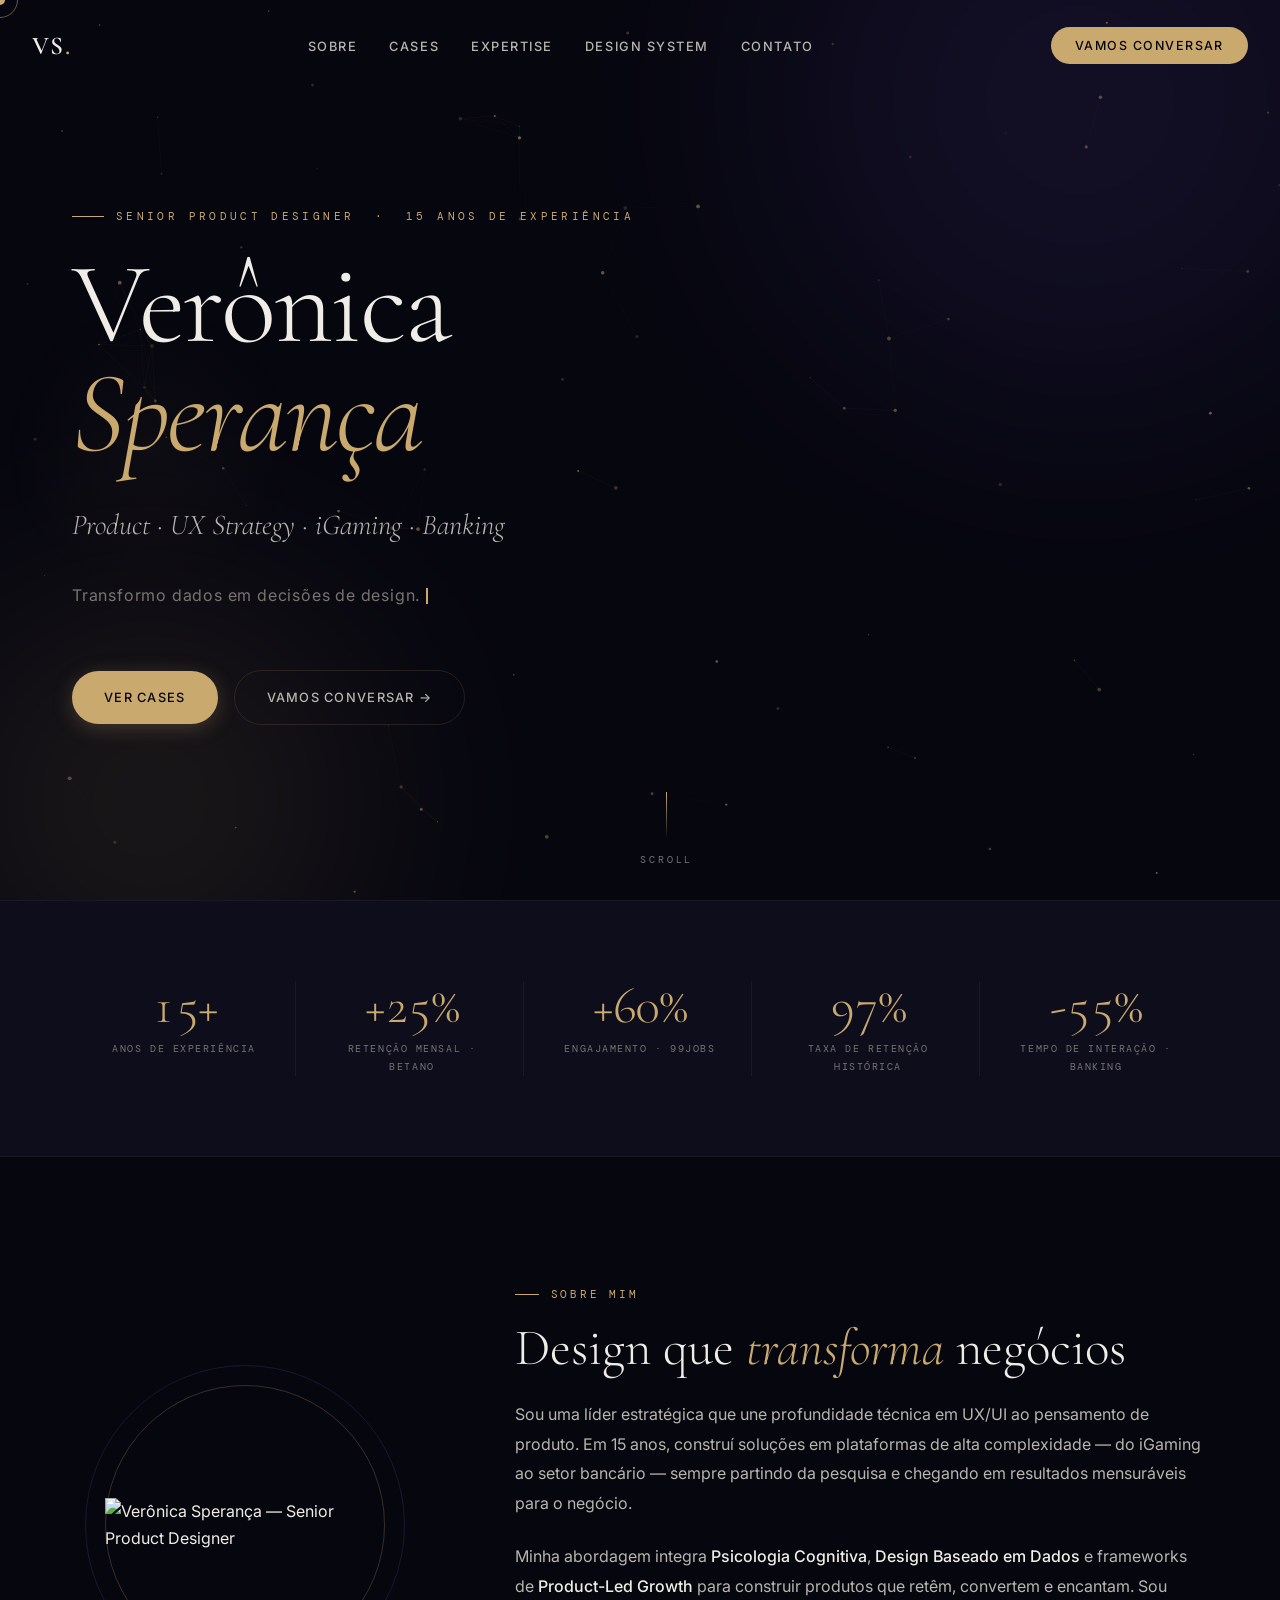
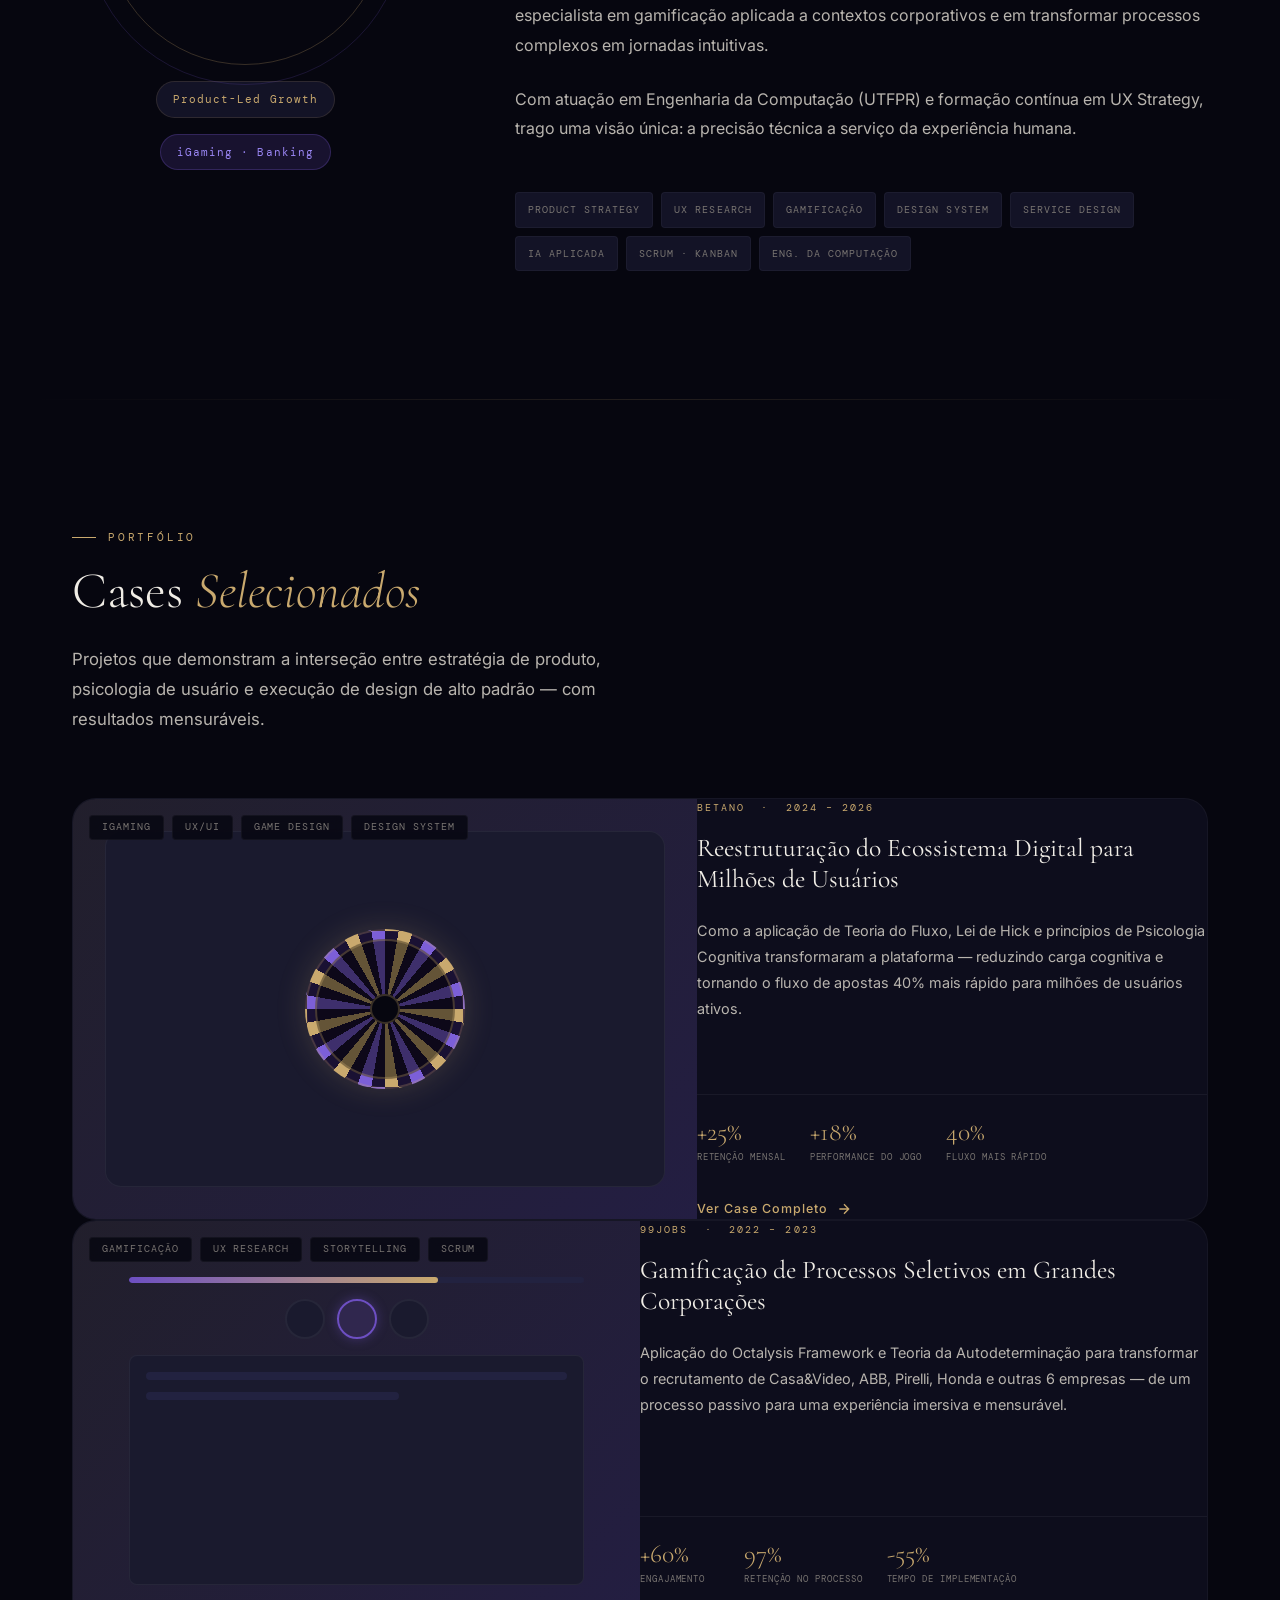
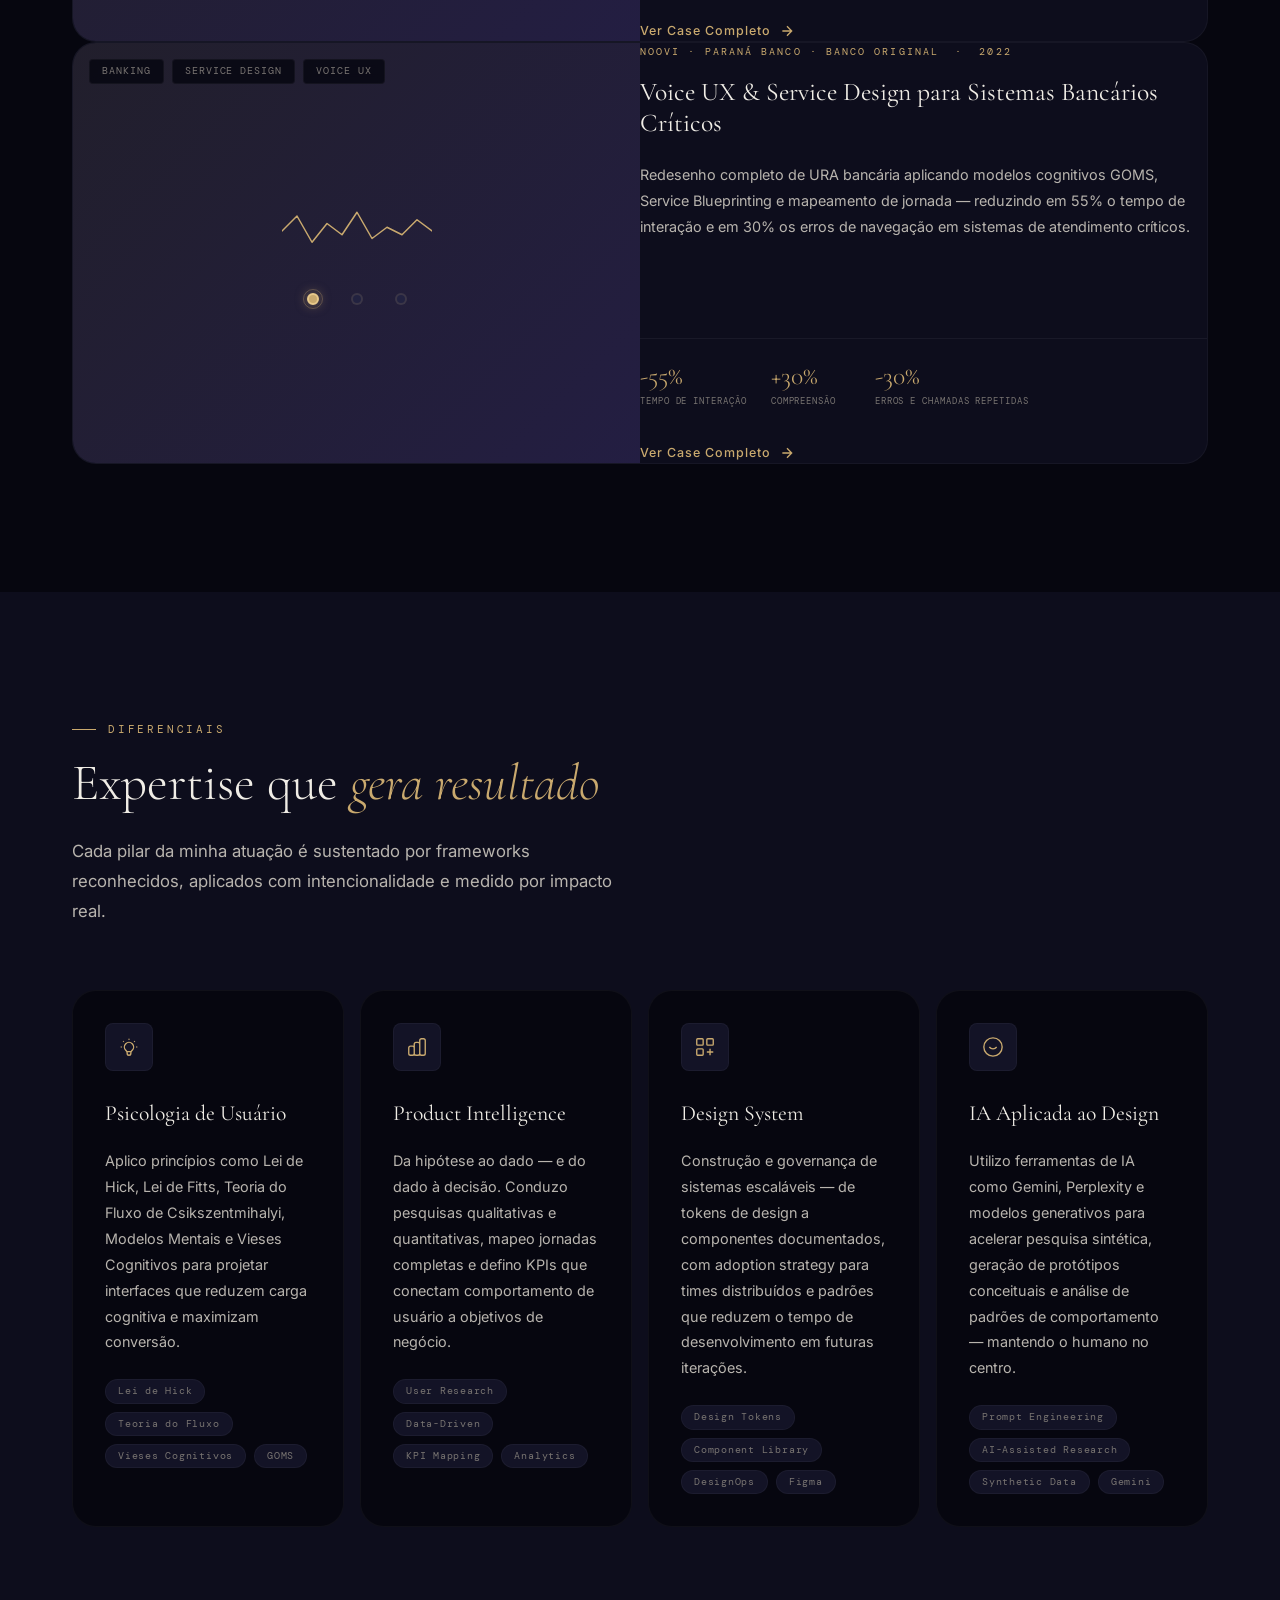
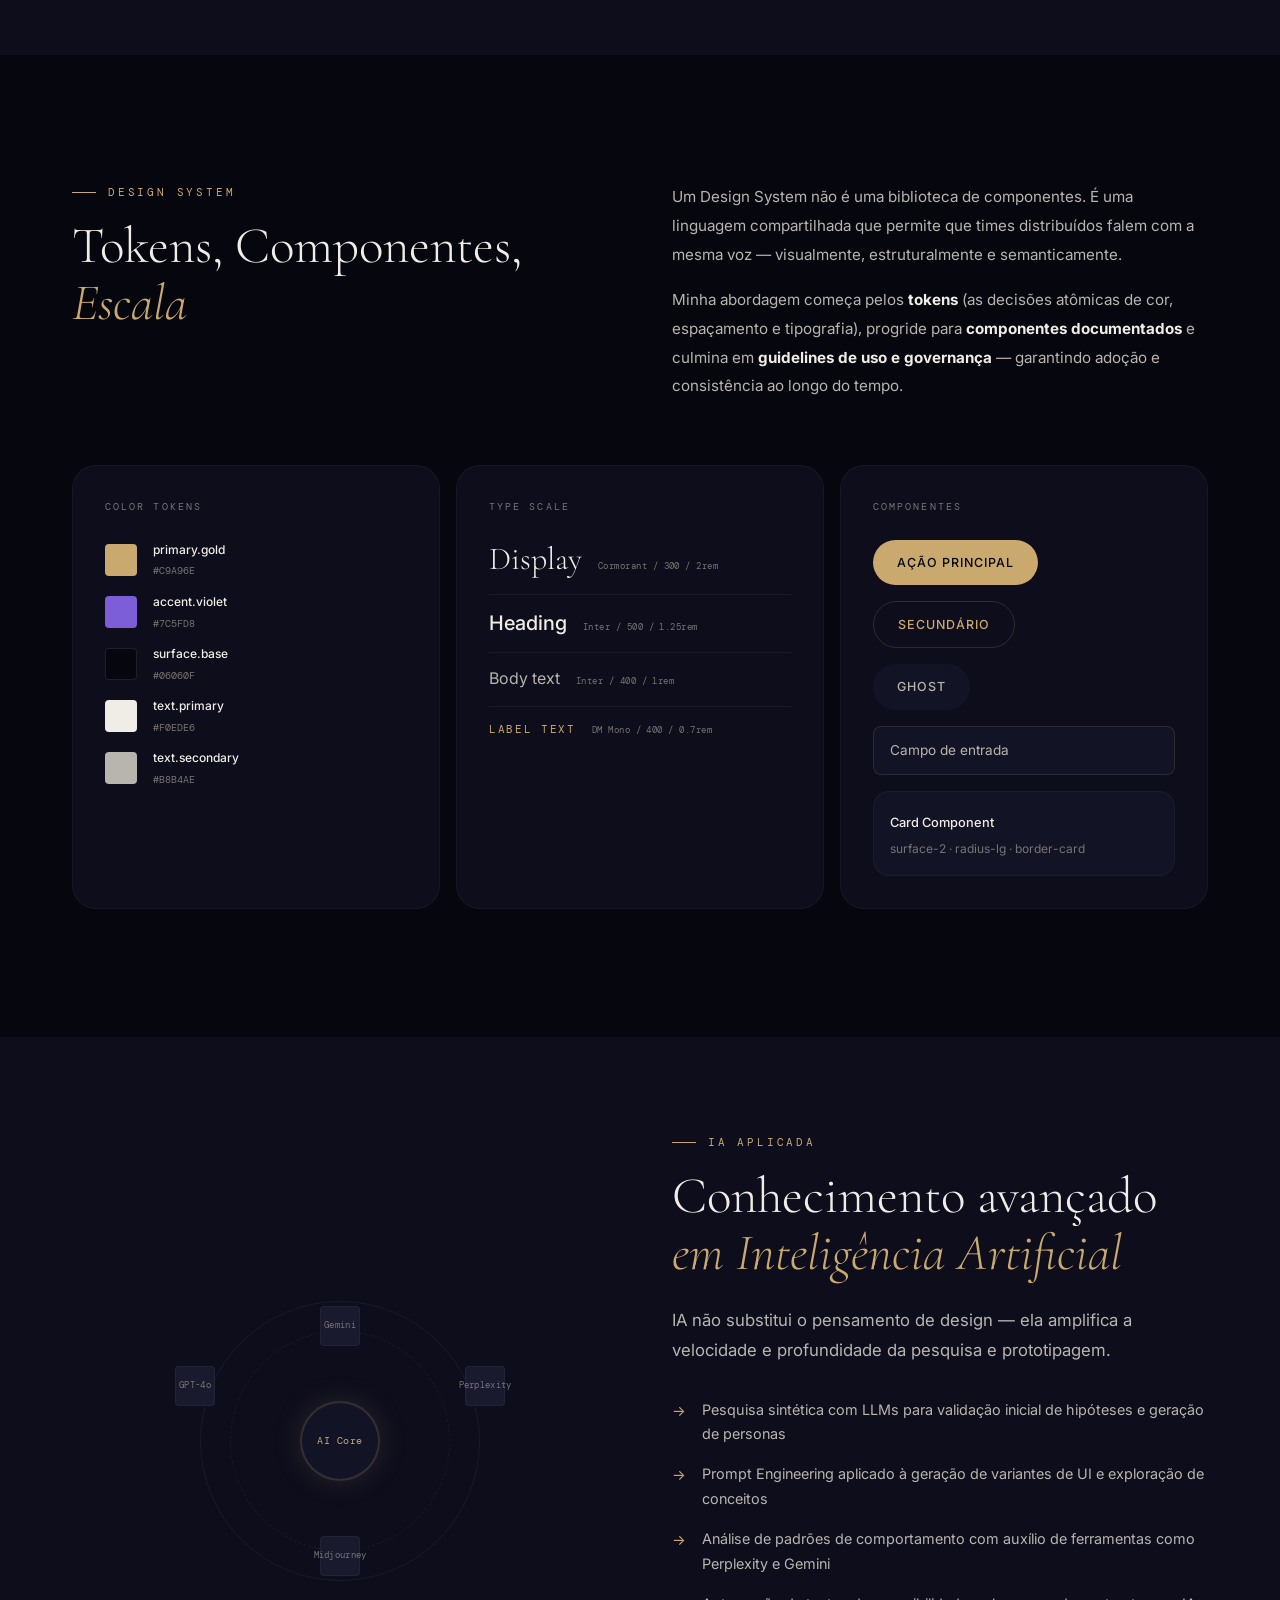
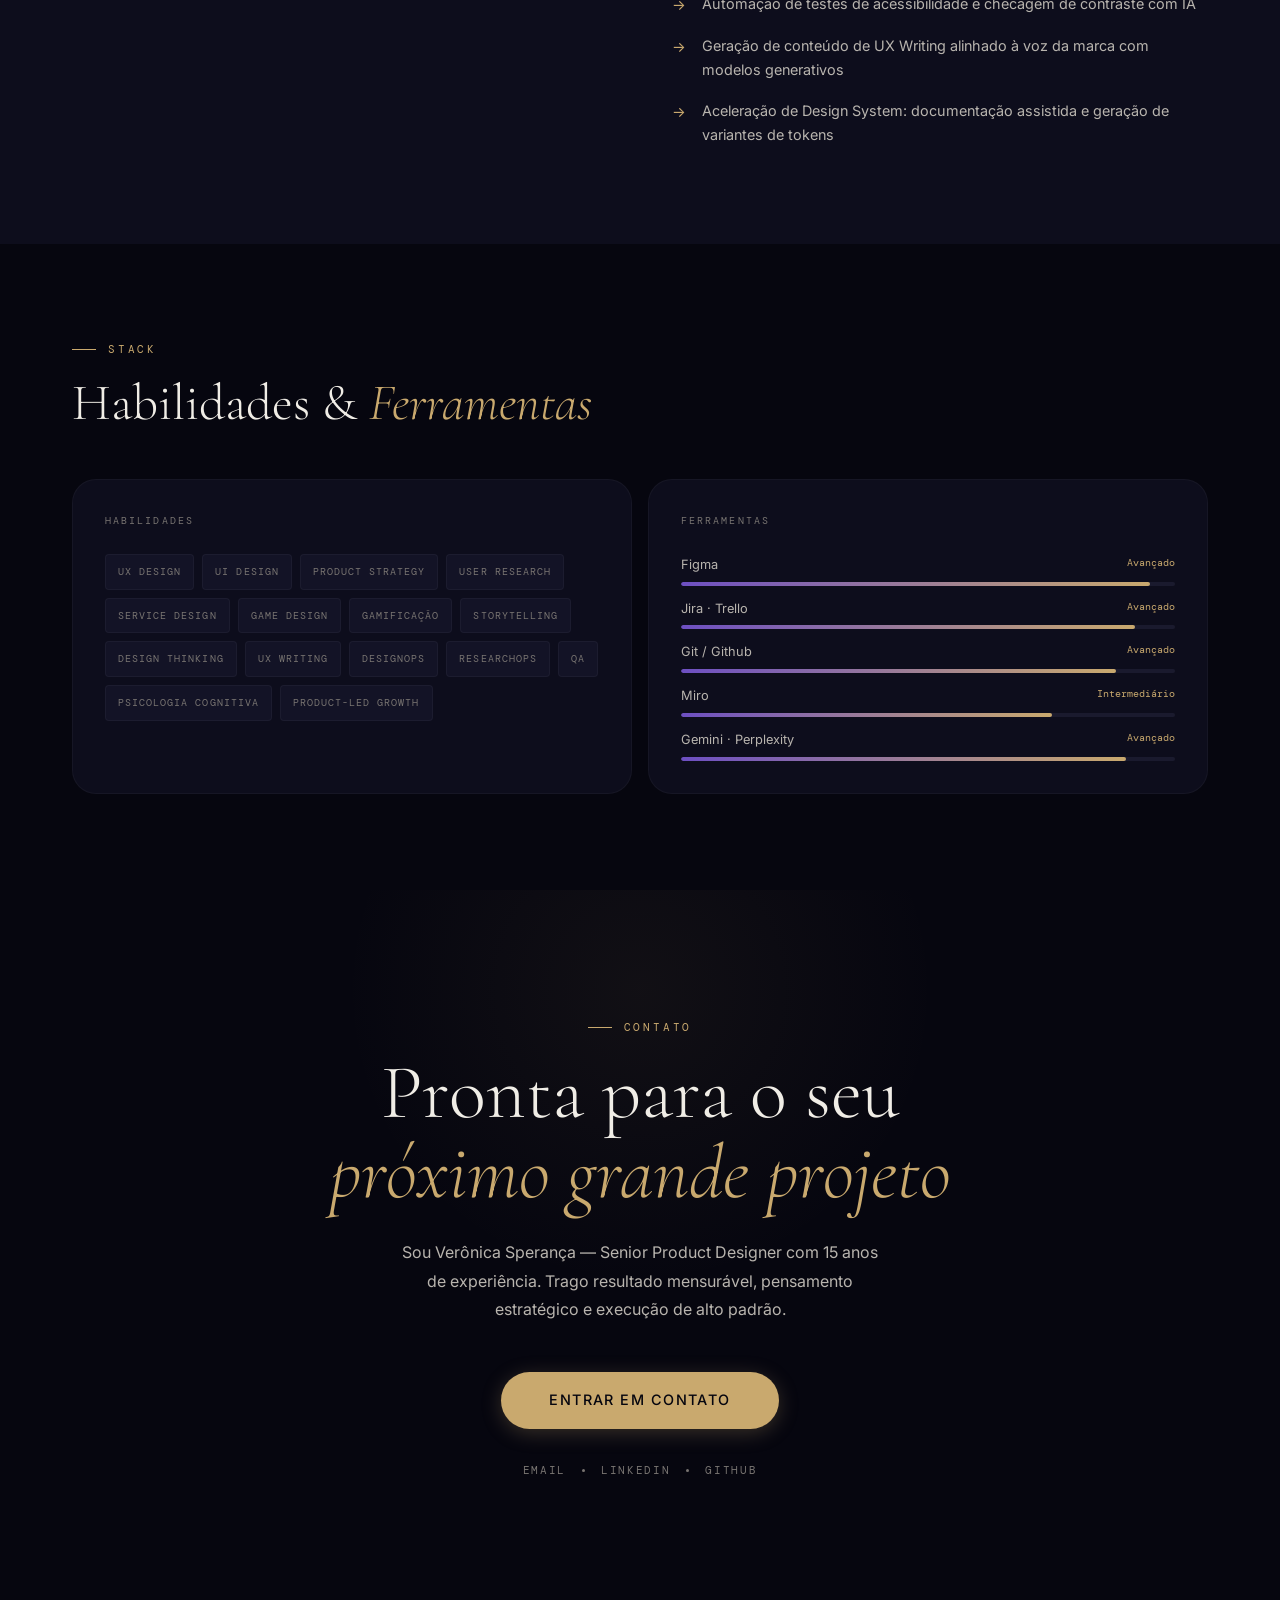
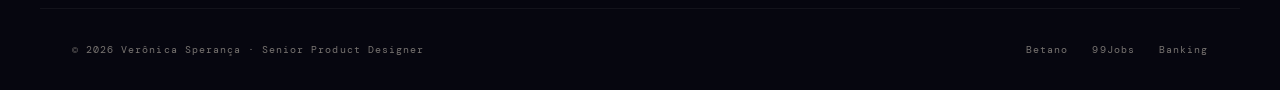
==== commit 0e31e8f9: "Update index.html" ====
--- a/index.html
+++ b/index.html
@@ -124,9 +124,16 @@
       <div class="about__grid">
         <div class="about__visual reveal">
           <div class="about__avatar-frame">
-            <div class="about__avatar-placeholder" role="img" aria-label="VS — Verônica Sperança">VS</div>
+            
+            <!-- SUA FOTO COM FILTRO VIP (Substituindo o placeholder) -->
+            <div class="avatar-premium-filter">
+              <img src="image_33dc3c.jpg" alt="Verônica Sperança — Senior Product Designer">
+            </div>
+
+            <!-- Anéis de animação mantidos exatamente iguais -->
             <div class="about__avatar-ring" aria-hidden="true"></div>
             <div class="about__avatar-ring about__avatar-ring--2" aria-hidden="true"></div>
+            
           </div>
           <div class="about__badge">Product-Led Growth</div>
           <div class="about__badge about__badge--2">iGaming · Banking</div>
@@ -610,7 +617,7 @@
         Sou Verônica Sperança — Senior Product Designer com 15 anos de experiência. Trago resultado mensurável, pensamento estratégico e execução de alto padrão.
       </p>
       <div class="reveal">
-        <a href="mailto:contato@veronicasperanca.com" class="btn btn--primary" style="font-size:.9rem; padding:var(--sp-4) var(--sp-12);">
+        <a href="mailto:kimiagatha@hotmail.com" class="btn btn--primary" style="font-size:.9rem; padding:var(--sp-4) var(--sp-12);">
           Entrar em Contato
         </a>
       </div>
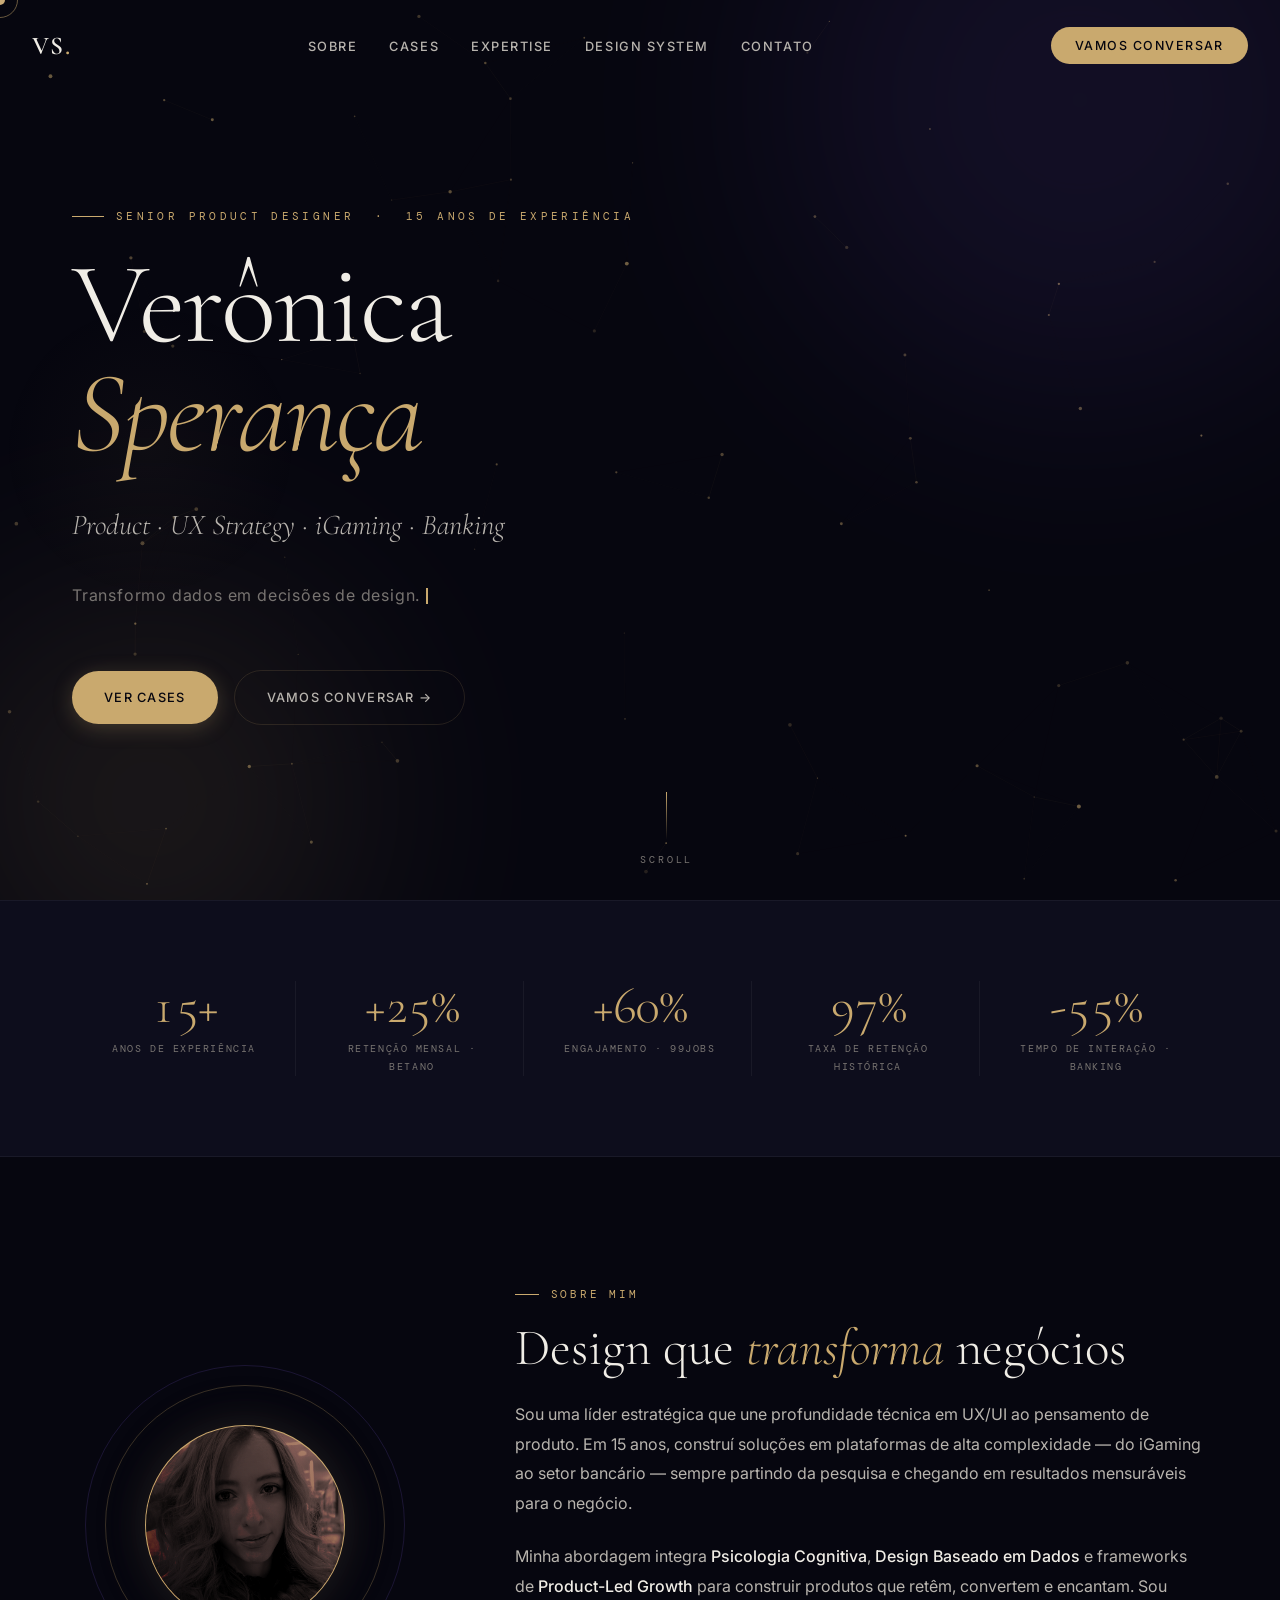
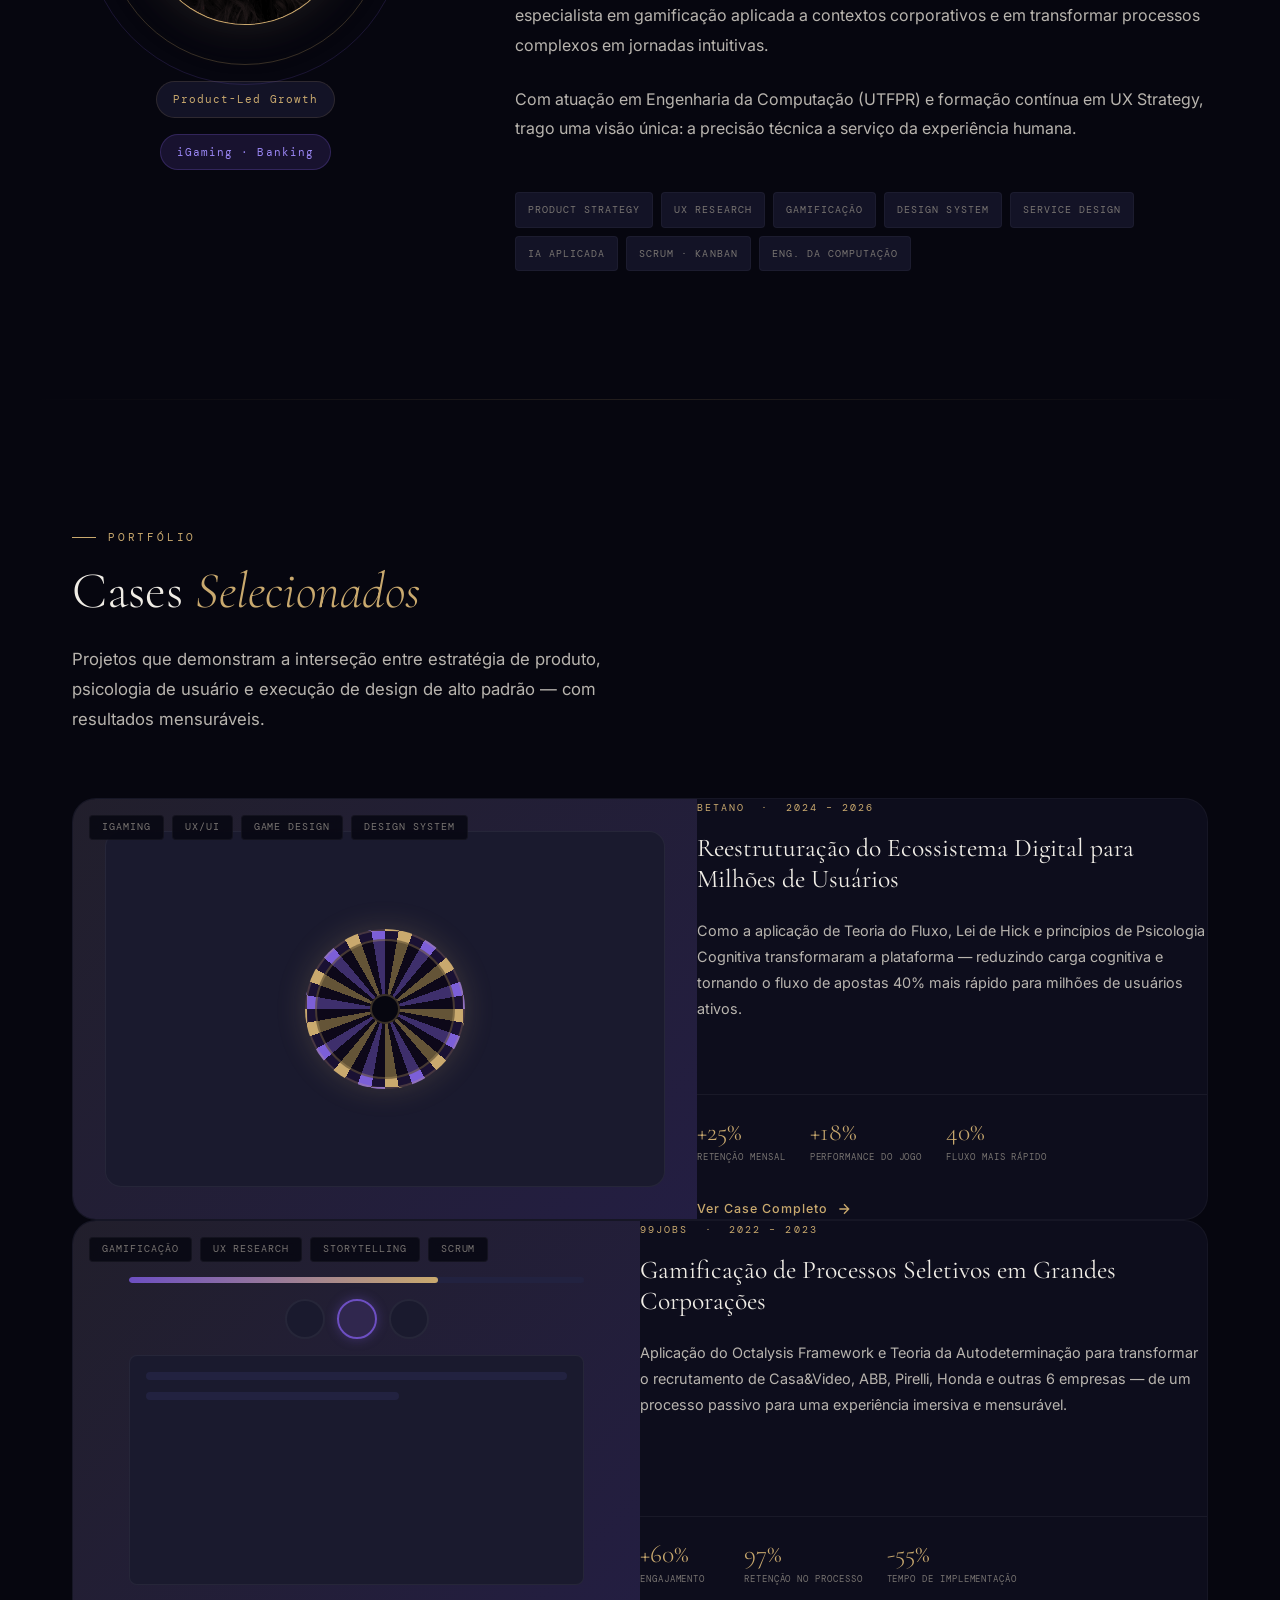
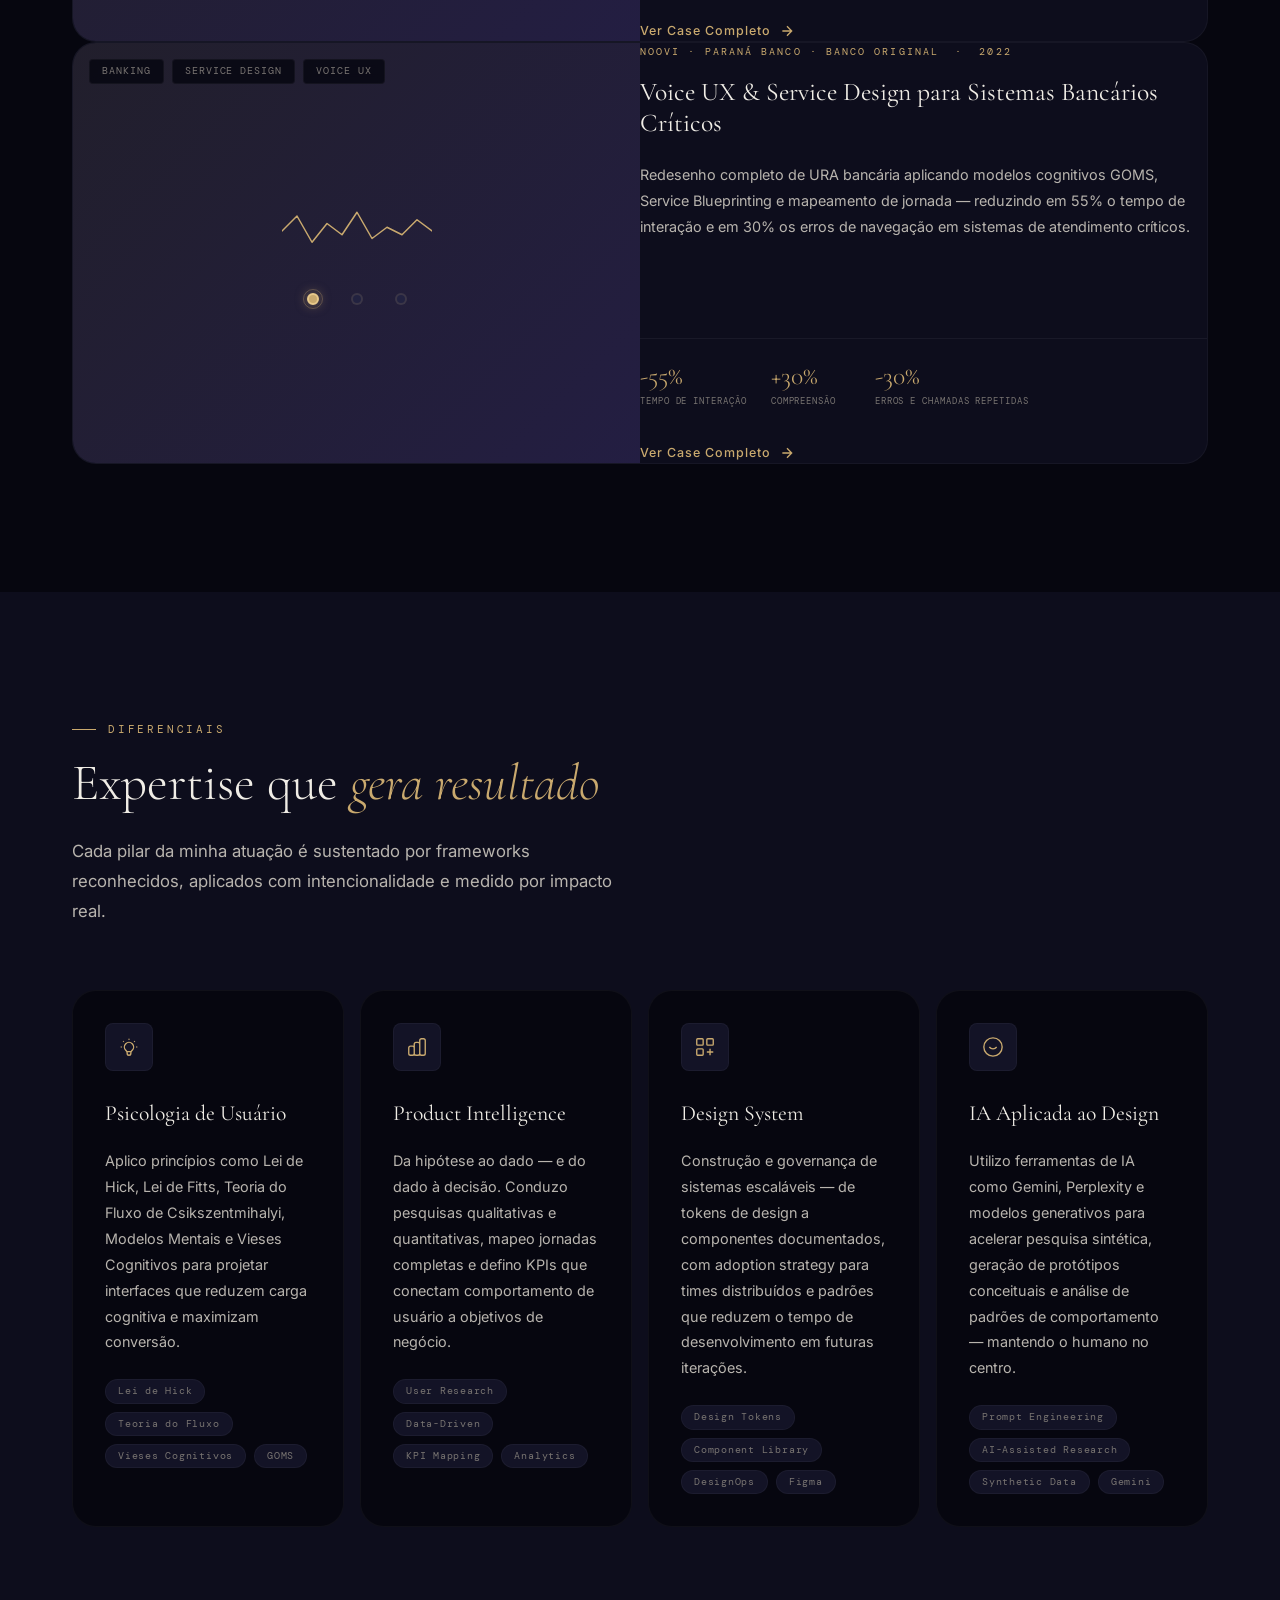
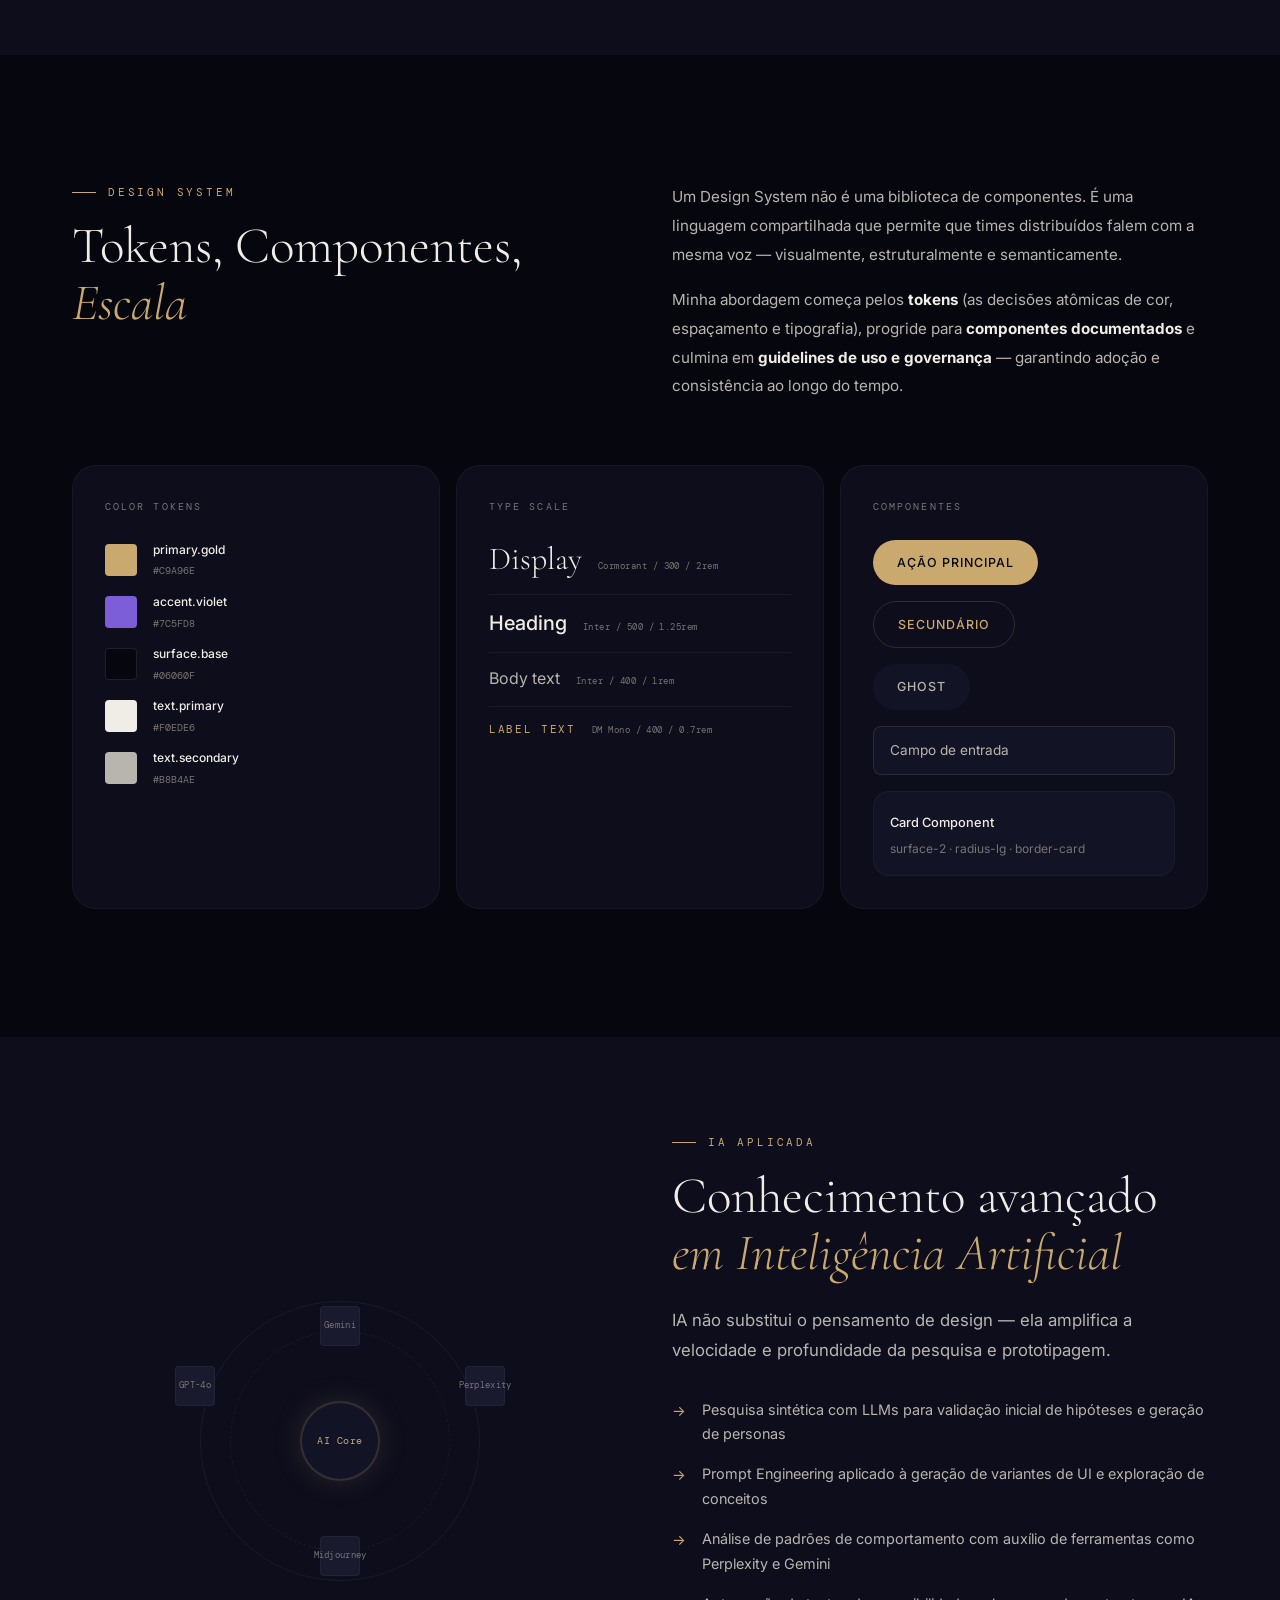
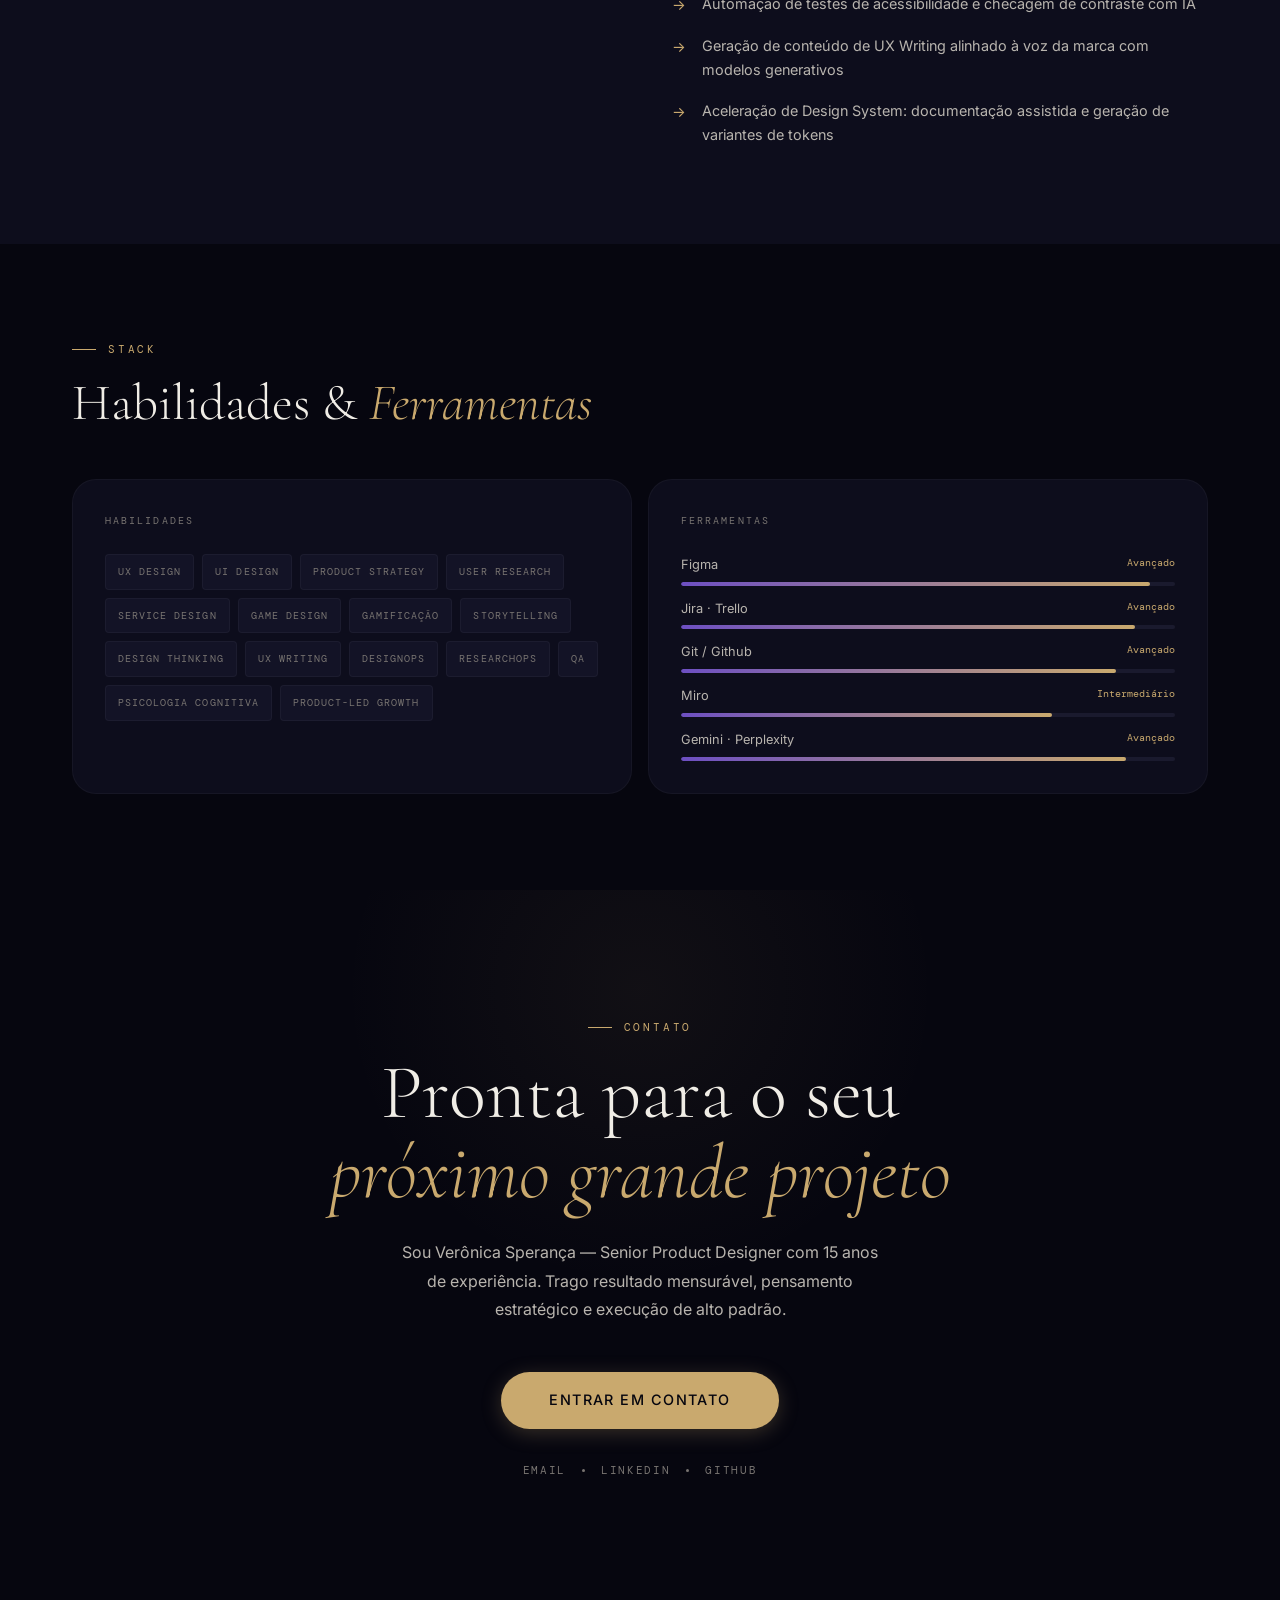
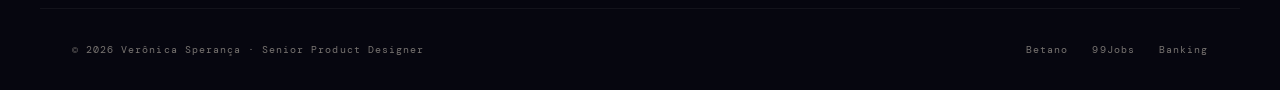
==== commit 84030340: "Update index.html" ====
--- a/index.html
+++ b/index.html
@@ -127,7 +127,7 @@
             
             <!-- SUA FOTO COM FILTRO VIP (Substituindo o placeholder) -->
             <div class="avatar-premium-filter">
-              <img src="image_33dc3c.jpg" alt="Verônica Sperança — Senior Product Designer">
+              <img src="imagens/image_33dc3c.jpg" alt="Verônica Sperança — Senior Product Designer">
             </div>
 
             <!-- Anéis de animação mantidos exatamente iguais -->
--- a/style.css
+++ b/style.css
@@ -3088,4 +3088,45 @@
   color: var(--text-3);
   letter-spacing: 0.1em;
   margin: 0 auto;
+}
+
+/* === EFEITO DUOTONE VIP PARA A FOTO === */
+.avatar-premium-filter {
+  width: 200px;
+  height: 200px;
+  border-radius: 50%;
+  position: relative;
+  z-index: 1; /* Mantém a foto acima dos anéis animados */
+  overflow: hidden;
+  background-color: var(--gold); /* Fundo ouro para mesclagem */
+  border: 1px solid var(--border);
+  box-shadow: var(--shadow-gold);
+}
+
+/* Camada de gradiente para conversar com o fundo da página */
+.avatar-premium-filter::after {
+  content: '';
+  position: absolute;
+  inset: 0;
+  /* Gradiente do preto (surface) para o violeta */
+  background: linear-gradient(45deg, var(--bg) 0%, rgba(109, 79, 194, 0.4) 100%); 
+  mix-blend-mode: overlay;
+  pointer-events: none; /* Permite que o hover funcione na imagem */
+}
+
+/* A imagem em si: Preto e branco com contraste alto fundindo com o ouro */
+.avatar-premium-filter img {
+  width: 100%;
+  height: 100%;
+  object-fit: cover;
+  filter: grayscale(100%) contrast(1.2) brightness(0.9);
+  mix-blend-mode: multiply;
+  transition: filter var(--t-slow), mix-blend-mode var(--t-slow), transform var(--t-slow);
+}
+
+/* Interação ao passar o mouse: A foto revela suas cores originais suavemente */
+.avatar-premium-filter:hover img {
+  filter: grayscale(20%) contrast(1.1) brightness(1.1);
+  mix-blend-mode: normal;
+  transform: scale(1.05); /* Leve zoom VIP */
 }
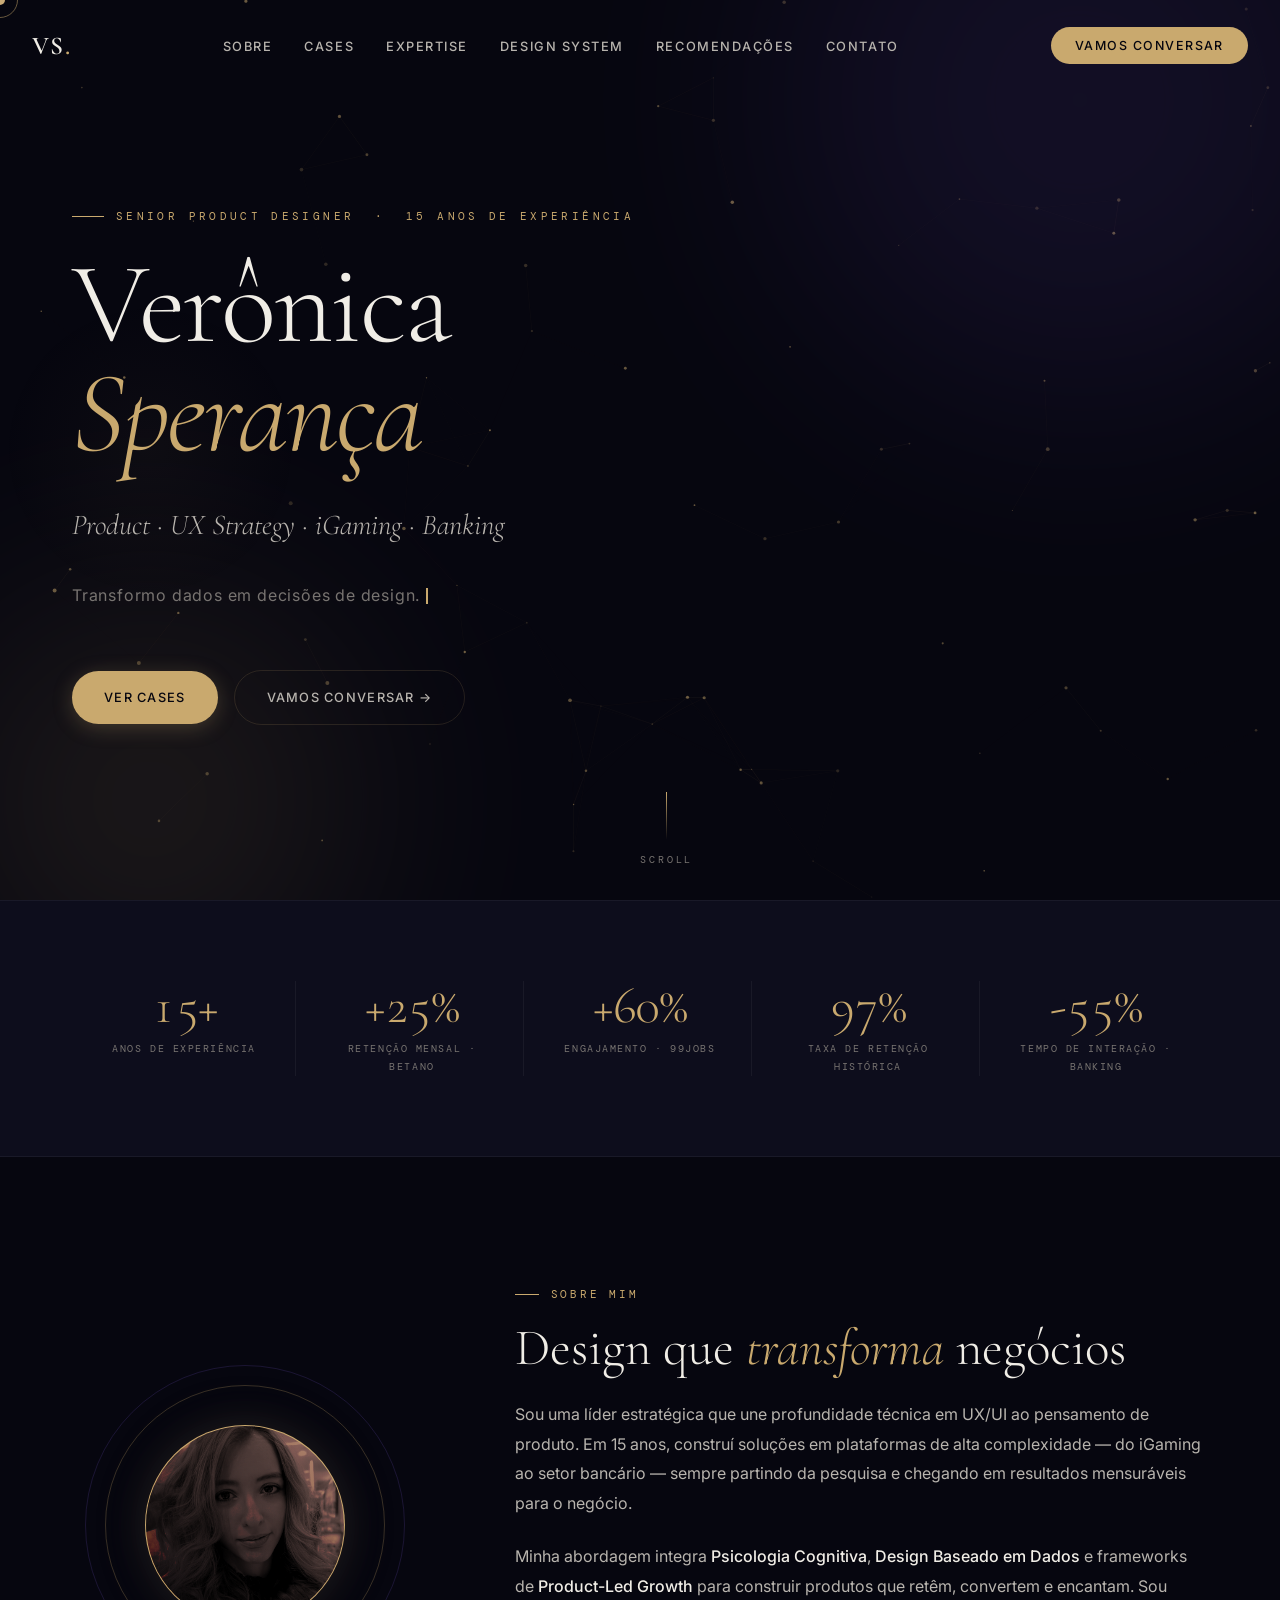
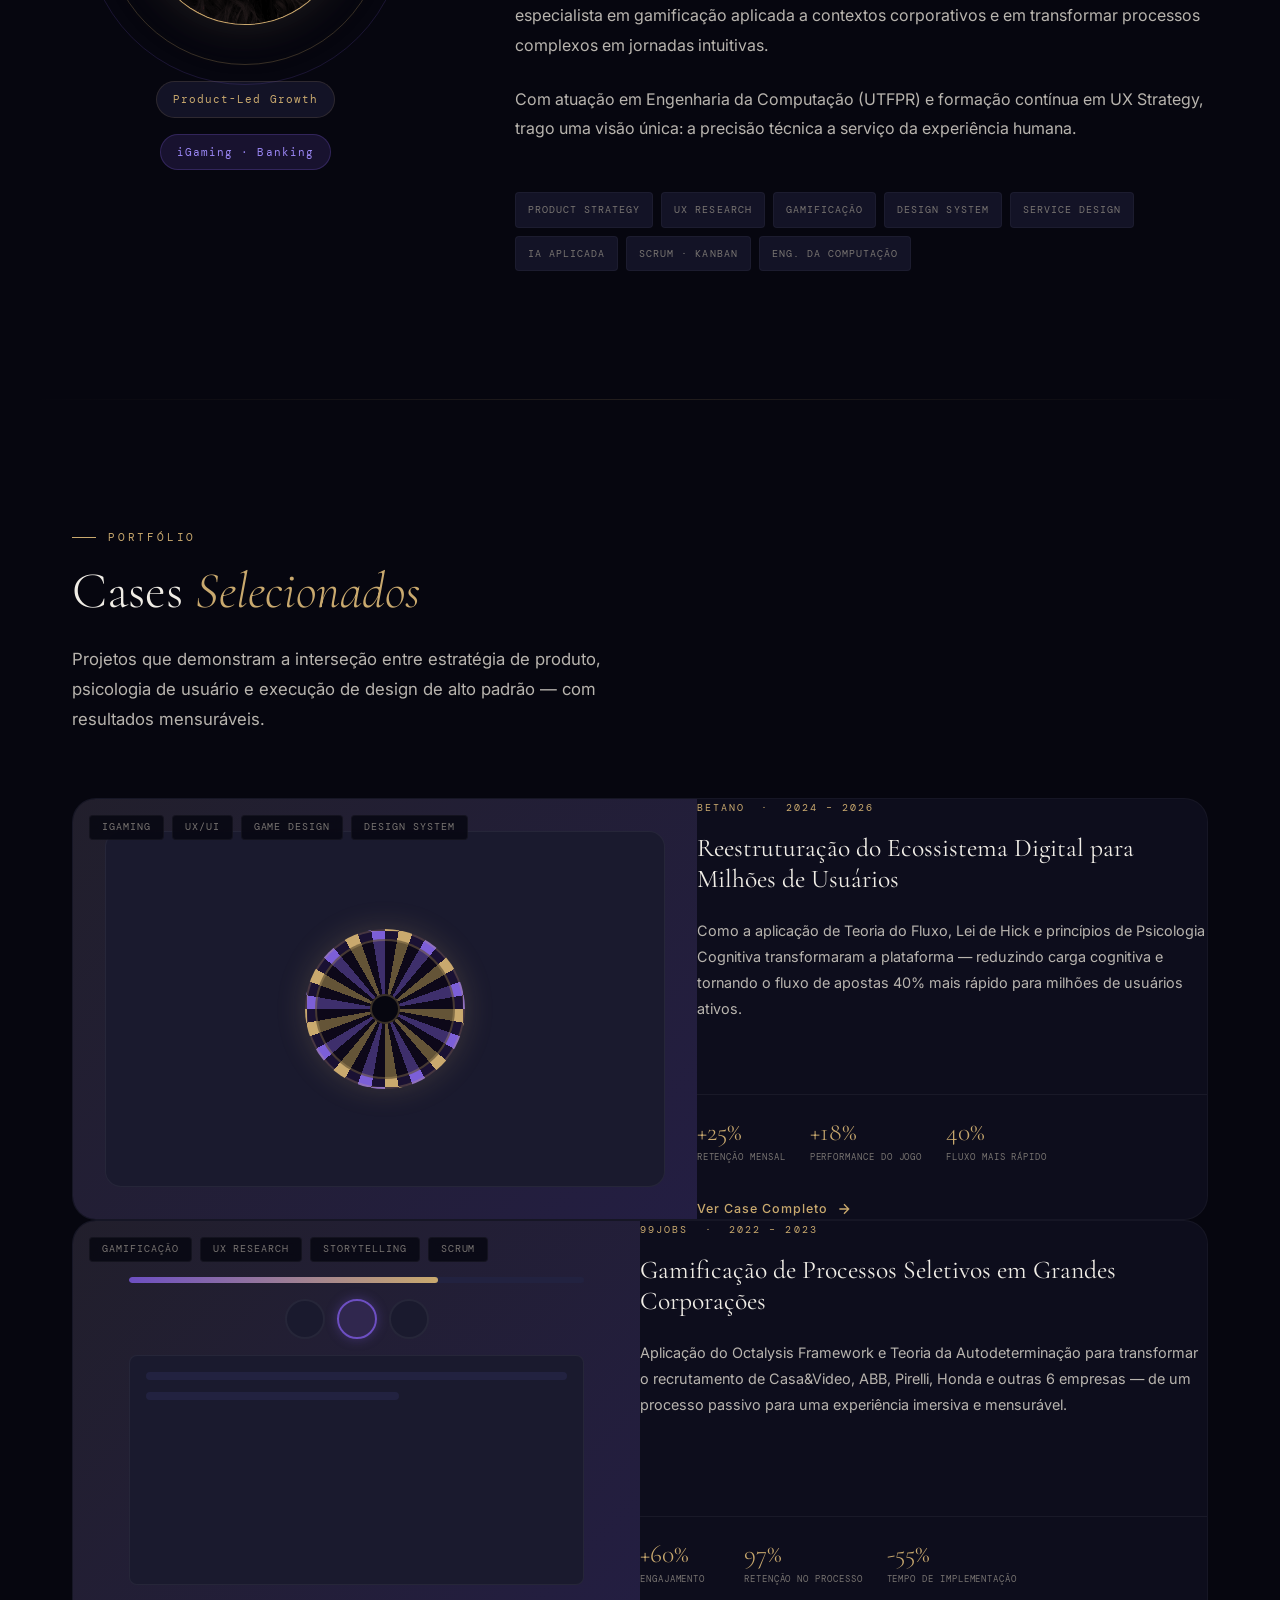
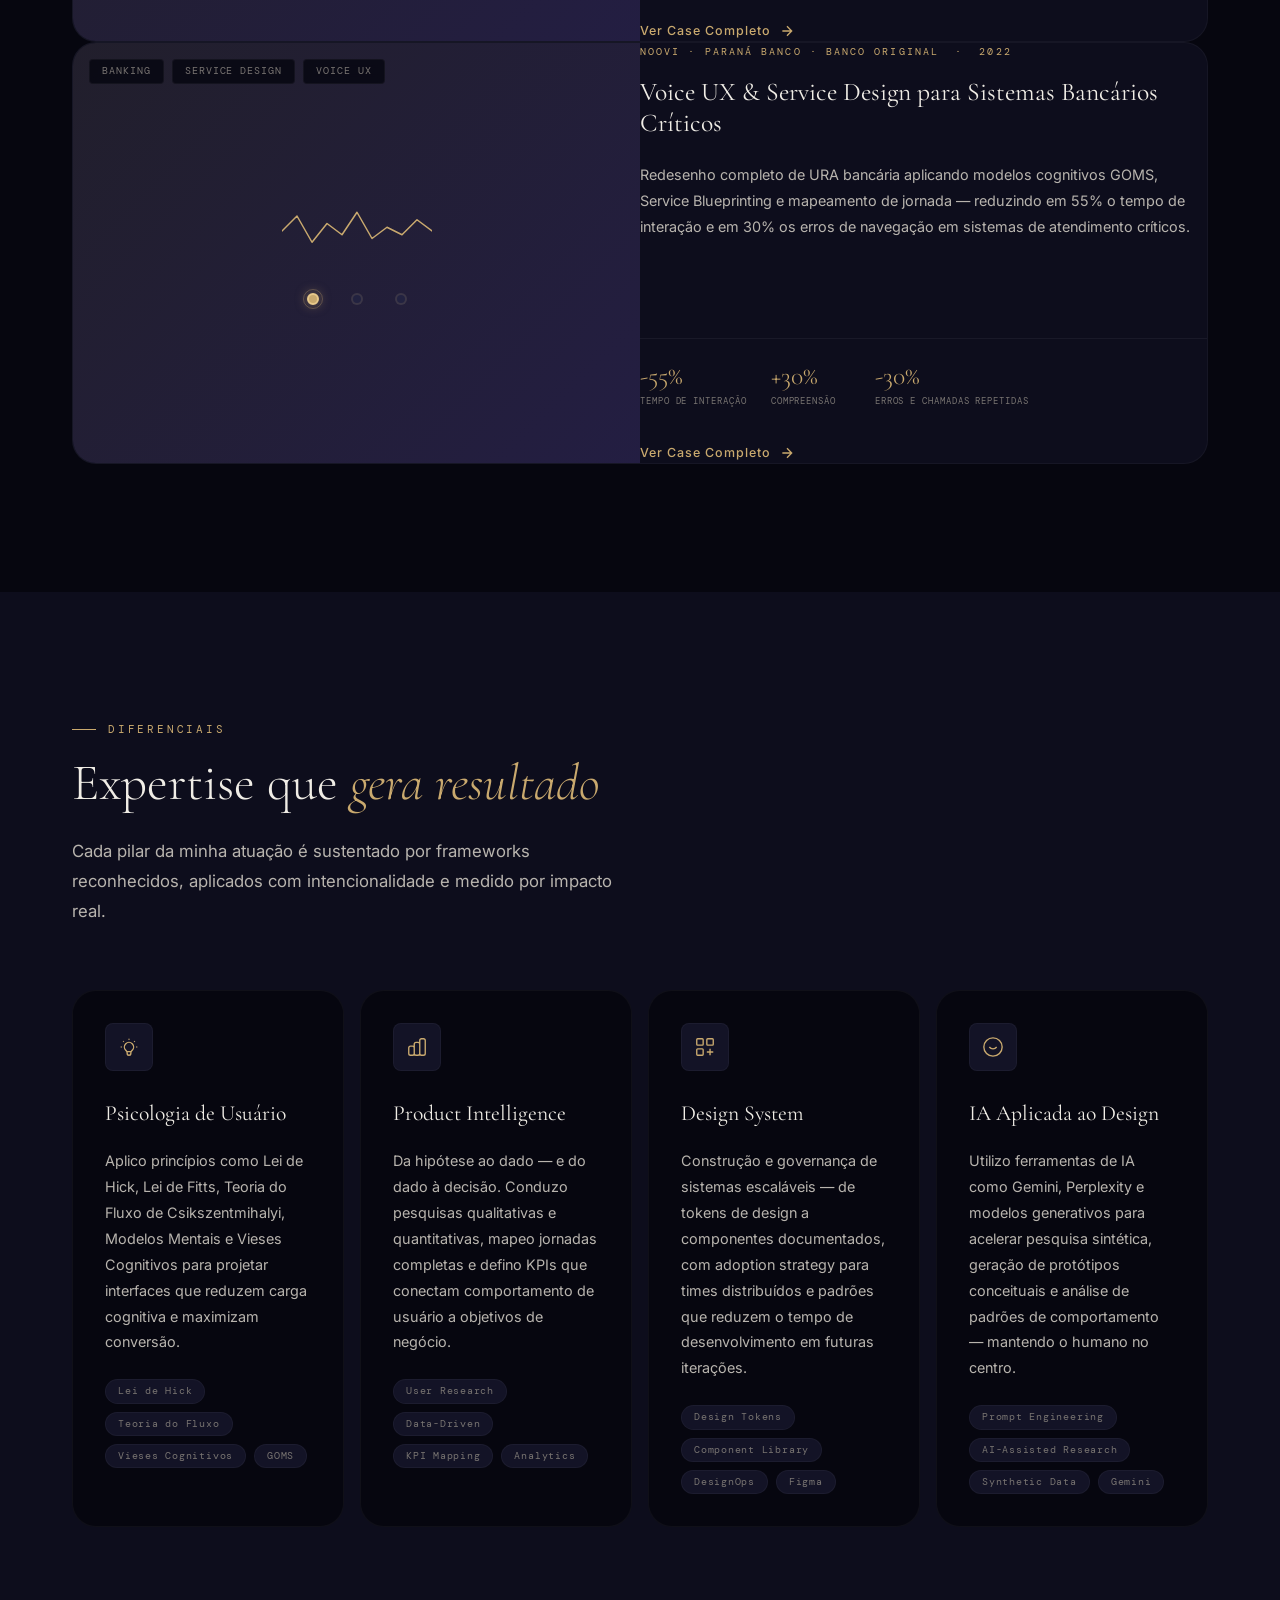
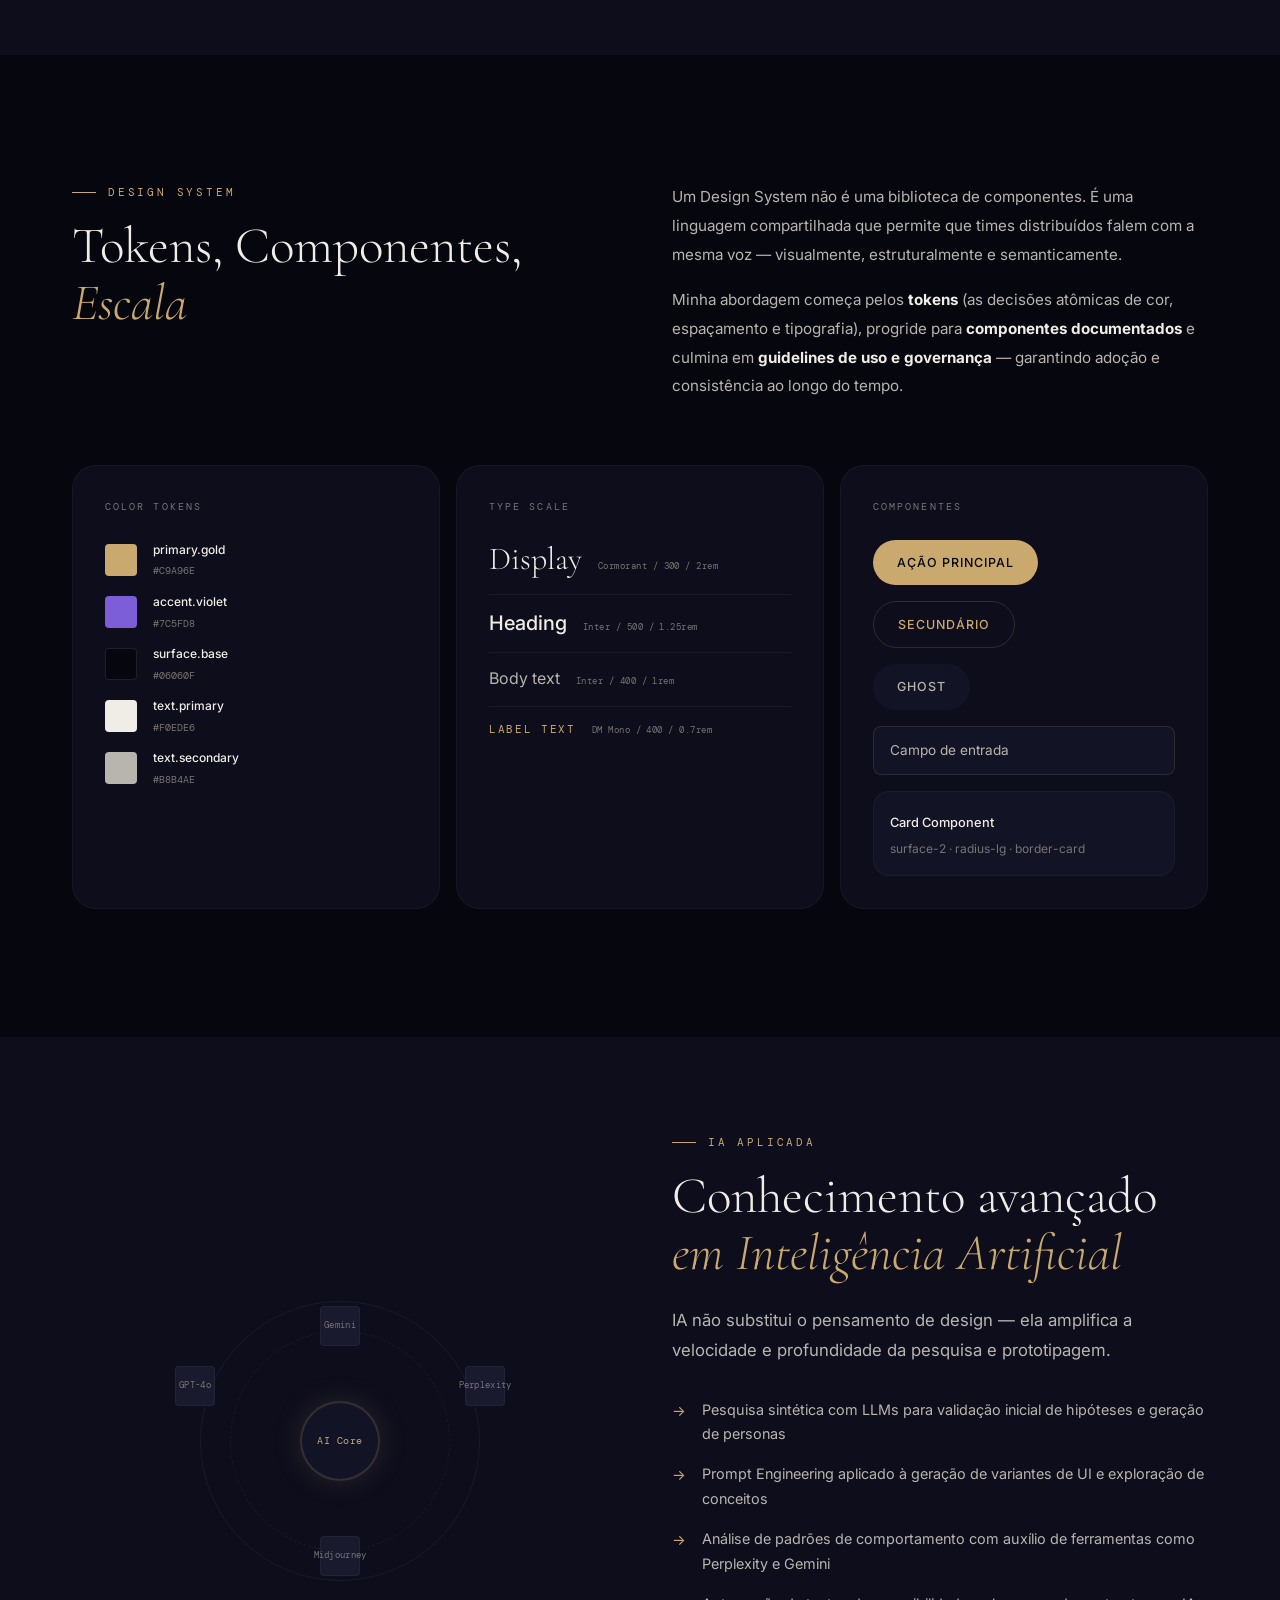
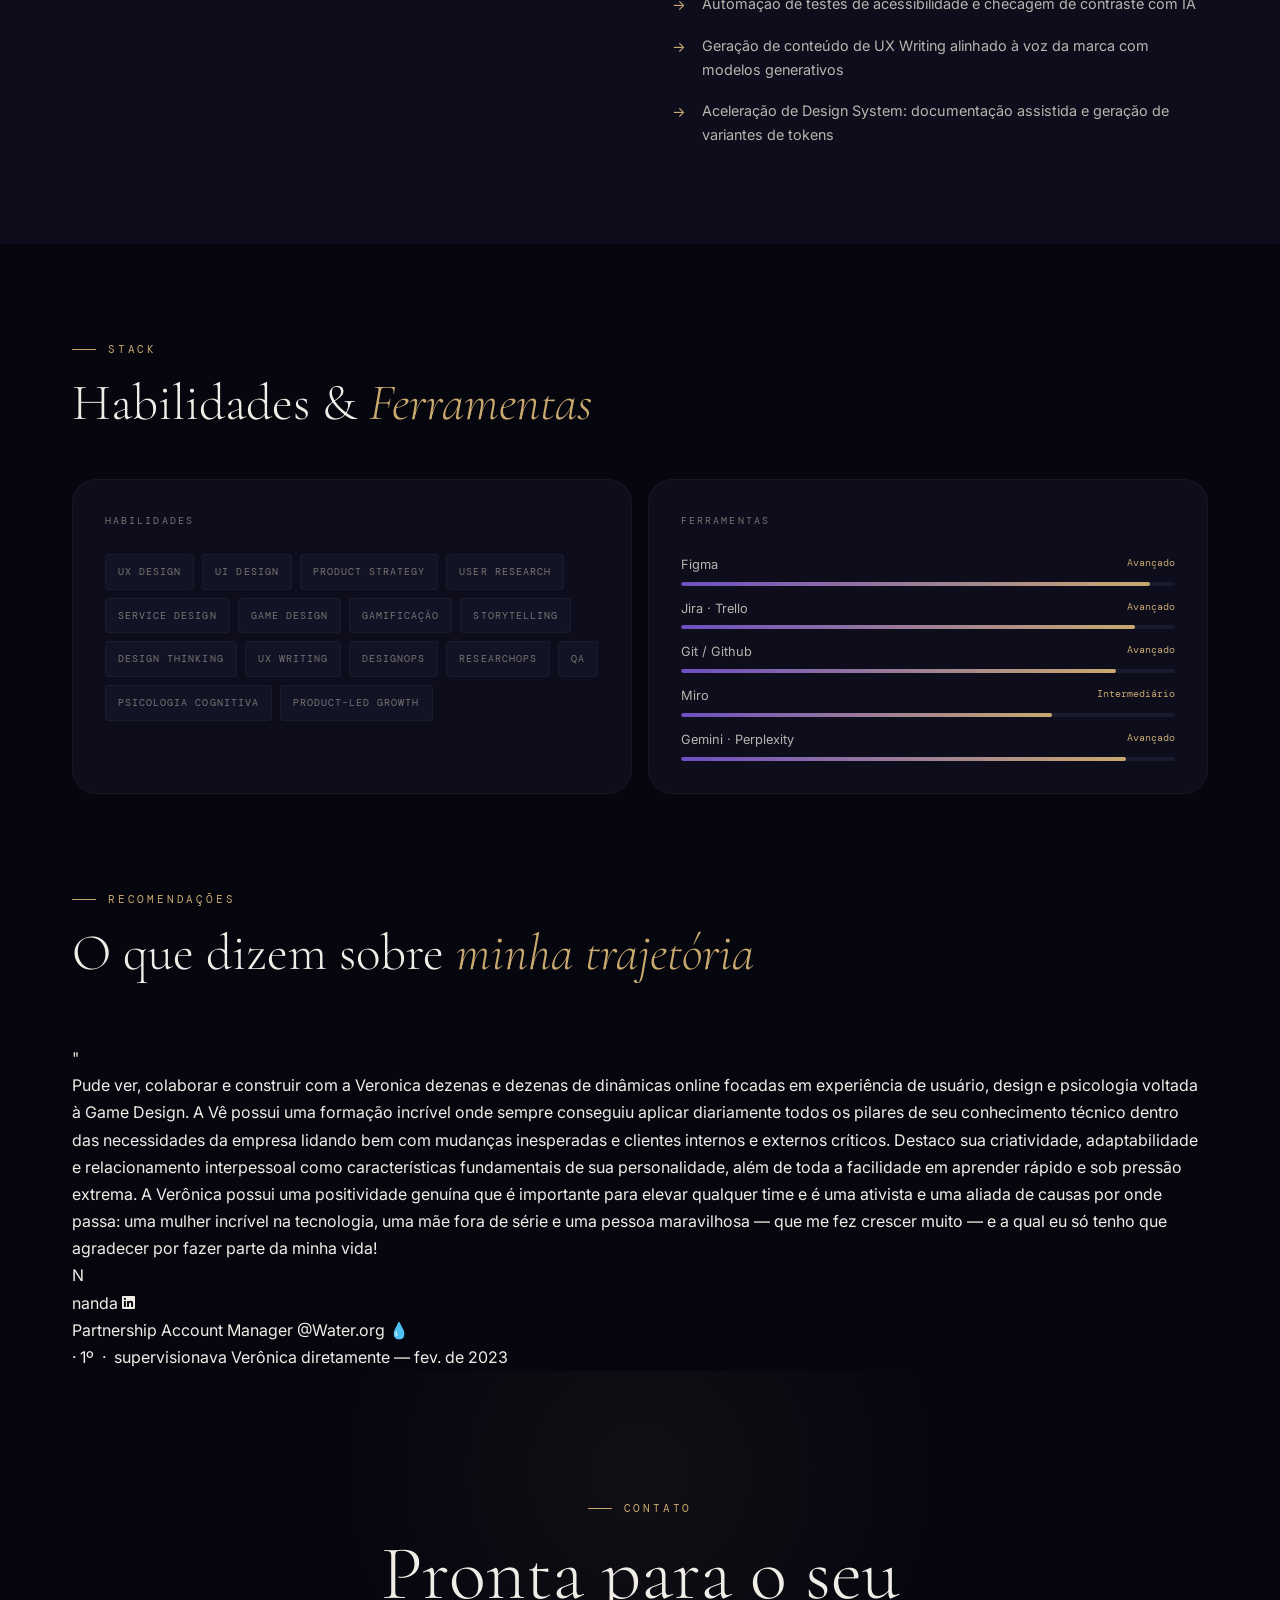
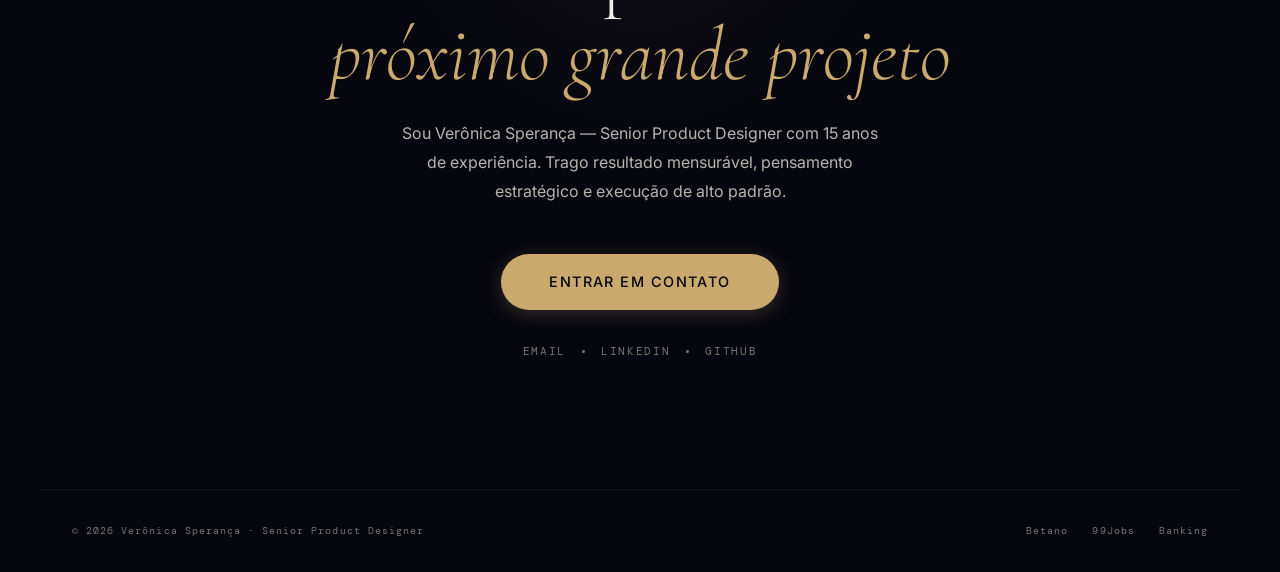
==== commit f0c81bbf: "Update index.html" ====
--- a/index.html
+++ b/index.html
@@ -29,6 +29,7 @@
       <li><a href="#cases"    class="nav__link">Cases</a></li>
       <li><a href="#expertise" class="nav__link">Expertise</a></li>
       <li><a href="#ds"       class="nav__link">Design System</a></li>
+      <li><a href="#recomendacoes" class="nav__link">Recomendações</a></li>
       <li><a href="#contato"  class="nav__link">Contato</a></li>
     </ul>
     <a href="#contato" class="nav__cta">Vamos conversar</a>
@@ -44,6 +45,7 @@
       <li><a href="#cases">Cases</a></li>
       <li><a href="#expertise">Expertise</a></li>
       <li><a href="#ds">Design System</a></li>
+      <li><a href="#recomendacoes">Recomendações</a></li>
       <li><a href="#contato">Contato</a></li>
     </ul>
   </div>
@@ -608,6 +610,42 @@
     </div>
   </section>
 
+  <!-- ====== RECOMENDAÇÕES ====== -->
+  <section class="recommendations" id="recomendacoes" aria-label="Recomendações">
+    <div class="container">
+      <div class="section-header reveal">
+        <div class="section-label">Recomendações</div>
+        <h2 class="section-title">O que dizem sobre <em>minha trajetória</em></h2>
+      </div>
+      <div class="rec-grid">
+
+        <!-- ── REC: NANDA ── -->
+        <div class="rec-card reveal">
+          <div class="rec-card__quote-mark" aria-hidden="true">"</div>
+          <p class="rec-card__text">
+            Pude ver, colaborar e construir com a Veronica dezenas e dezenas de dinâmicas online focadas em experiência de usuário, design e psicologia voltada à Game Design. A Vê possui uma formação incrível onde sempre conseguiu aplicar diariamente todos os pilares de seu conhecimento técnico dentro das necessidades da empresa lidando bem com mudanças inesperadas e clientes internos e externos críticos. Destaco sua criatividade, adaptabilidade e relacionamento interpessoal como características fundamentais de sua personalidade, além de toda a facilidade em aprender rápido e sob pressão extrema. A Verônica possui uma positividade genuína que é importante para elevar qualquer time e é uma ativista e uma aliada de causas por onde passa: uma mulher incrível na tecnologia, uma mãe fora de série e uma pessoa maravilhosa — que me fez crescer muito — e a qual eu só tenho que agradecer por fazer parte da minha vida!
+          </p>
+          <div class="rec-card__footer">
+            <div class="rec-card__avatar" aria-hidden="true">N</div>
+            <div class="rec-card__info">
+              <a href="https://www.linkedin.com/in/nandaestevao/?lipi=urn%3Ali%3Apage%3Ad_flagship3_profile_view_base%3BLhSh%2BPyPQEC6ygdYTmxN4Q%3D%3D"
+                 class="rec-card__name"
+                 target="_blank"
+                 rel="noopener noreferrer"
+                 aria-label="Ver perfil de nanda no LinkedIn">
+                nanda
+                <svg class="rec-card__linkedin-icon" width="13" height="13" viewBox="0 0 24 24" fill="currentColor" aria-hidden="true"><path d="M20.447 20.452h-3.554v-5.569c0-1.328-.027-3.037-1.852-3.037-1.853 0-2.136 1.445-2.136 2.939v5.667H9.351V9h3.414v1.561h.046c.477-.9 1.637-1.85 3.37-1.85 3.601 0 4.267 2.37 4.267 5.455v6.286zM5.337 7.433a2.062 2.062 0 01-2.063-2.065 2.064 2.064 0 112.063 2.065zm1.782 13.019H3.555V9h3.564v11.452zM22.225 0H1.771C.792 0 0 .774 0 1.729v20.542C0 23.227.792 24 1.771 24h20.451C23.2 24 24 23.227 24 22.271V1.729C24 .774 23.2 0 22.222 0h.003z"/></svg>
+              </a>
+              <div class="rec-card__role">Partnership Account Manager @Water.org 💧</div>
+              <div class="rec-card__relation">· 1º &nbsp;·&nbsp; supervisionava Verônica diretamente — fev. de 2023</div>
+            </div>
+          </div>
+        </div>
+
+      </div>
+    </div>
+  </section>
+
   <!-- ====== CONTACT ====== -->
   <section class="contact" id="contato" aria-label="Contato">
     <div class="container">
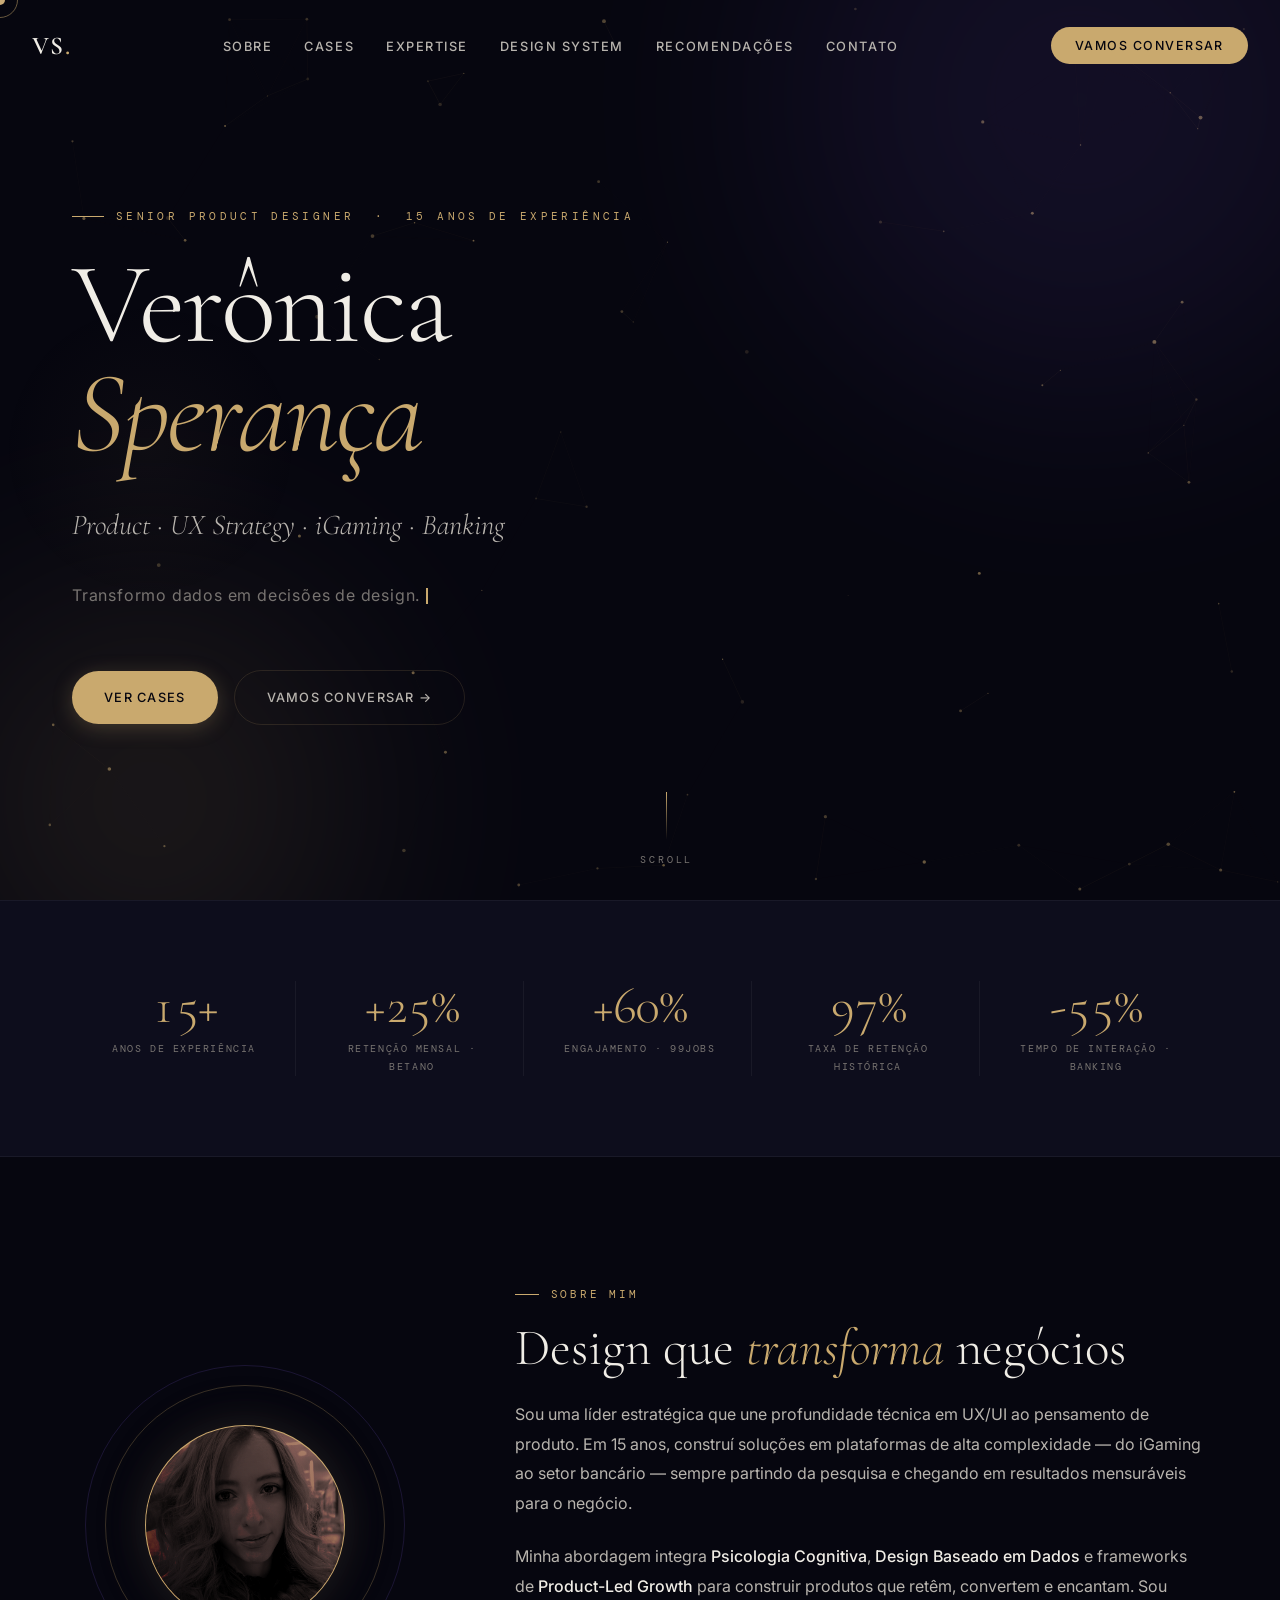
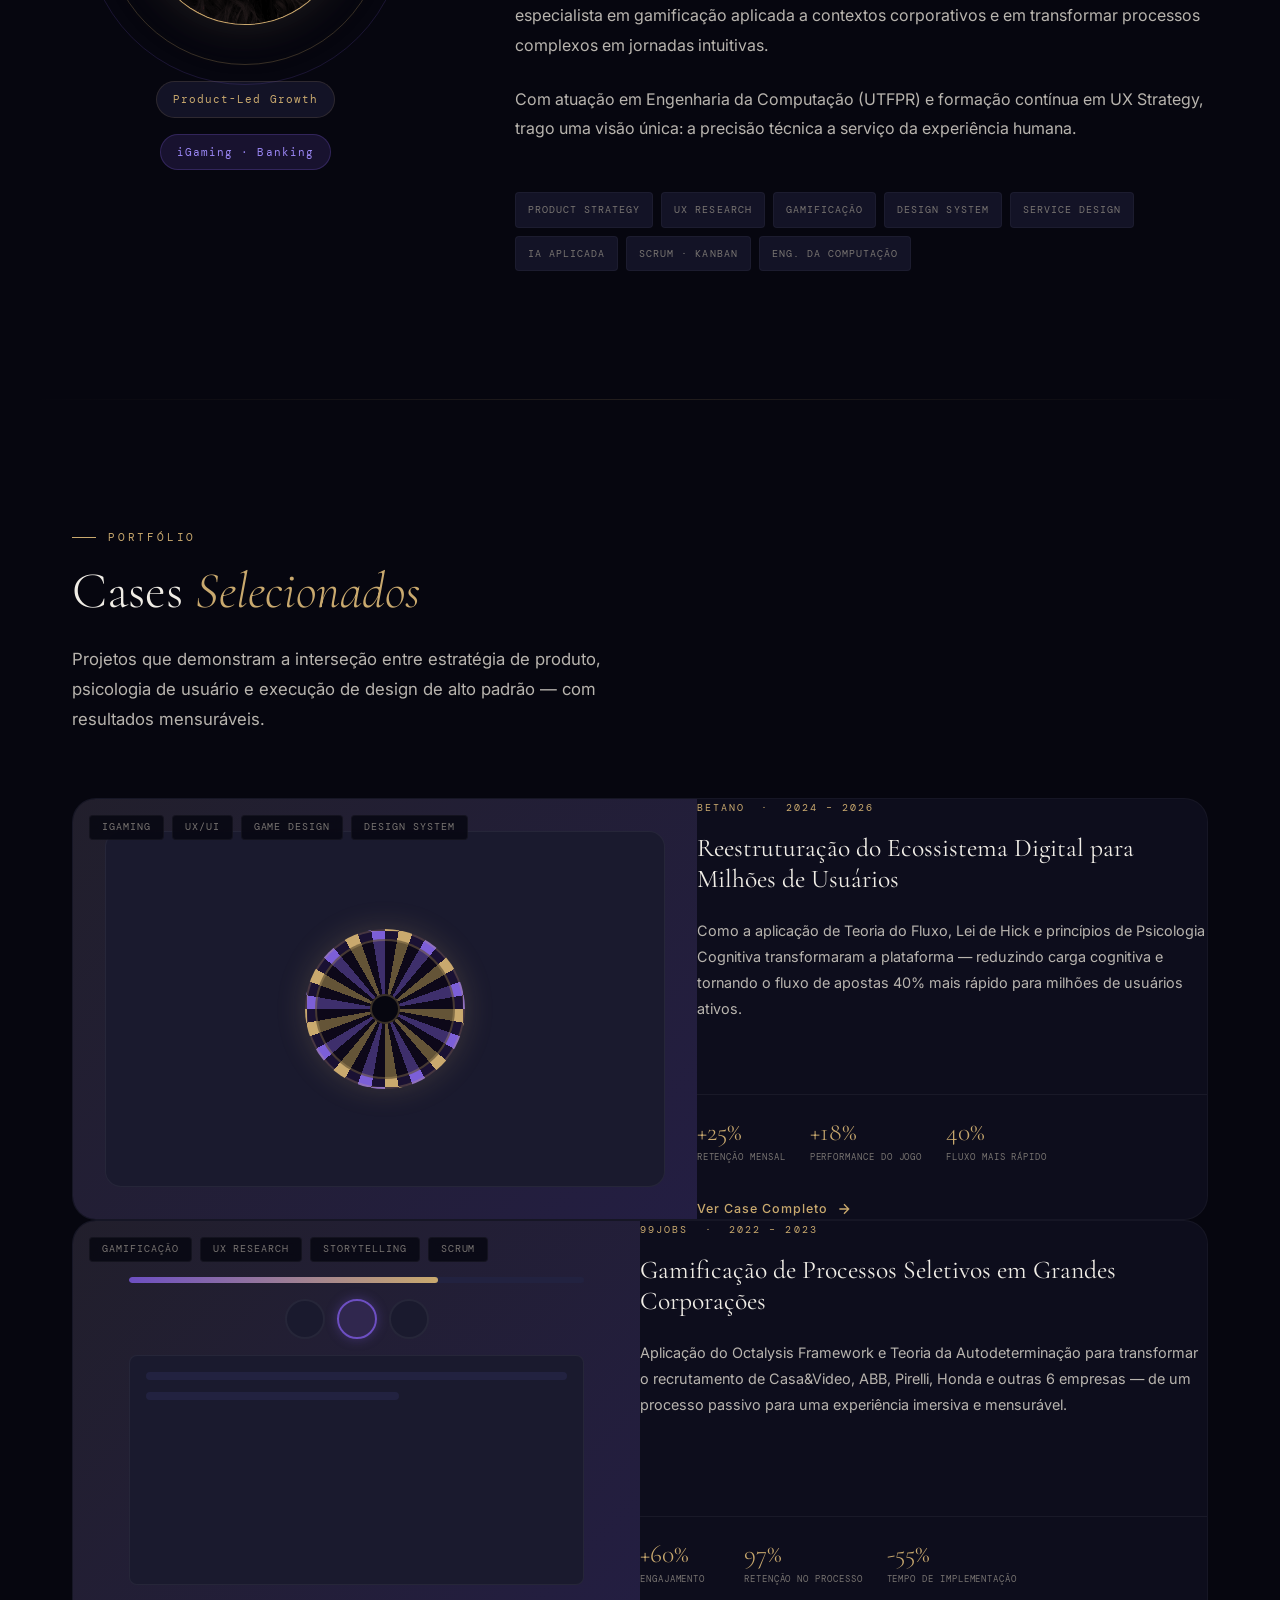
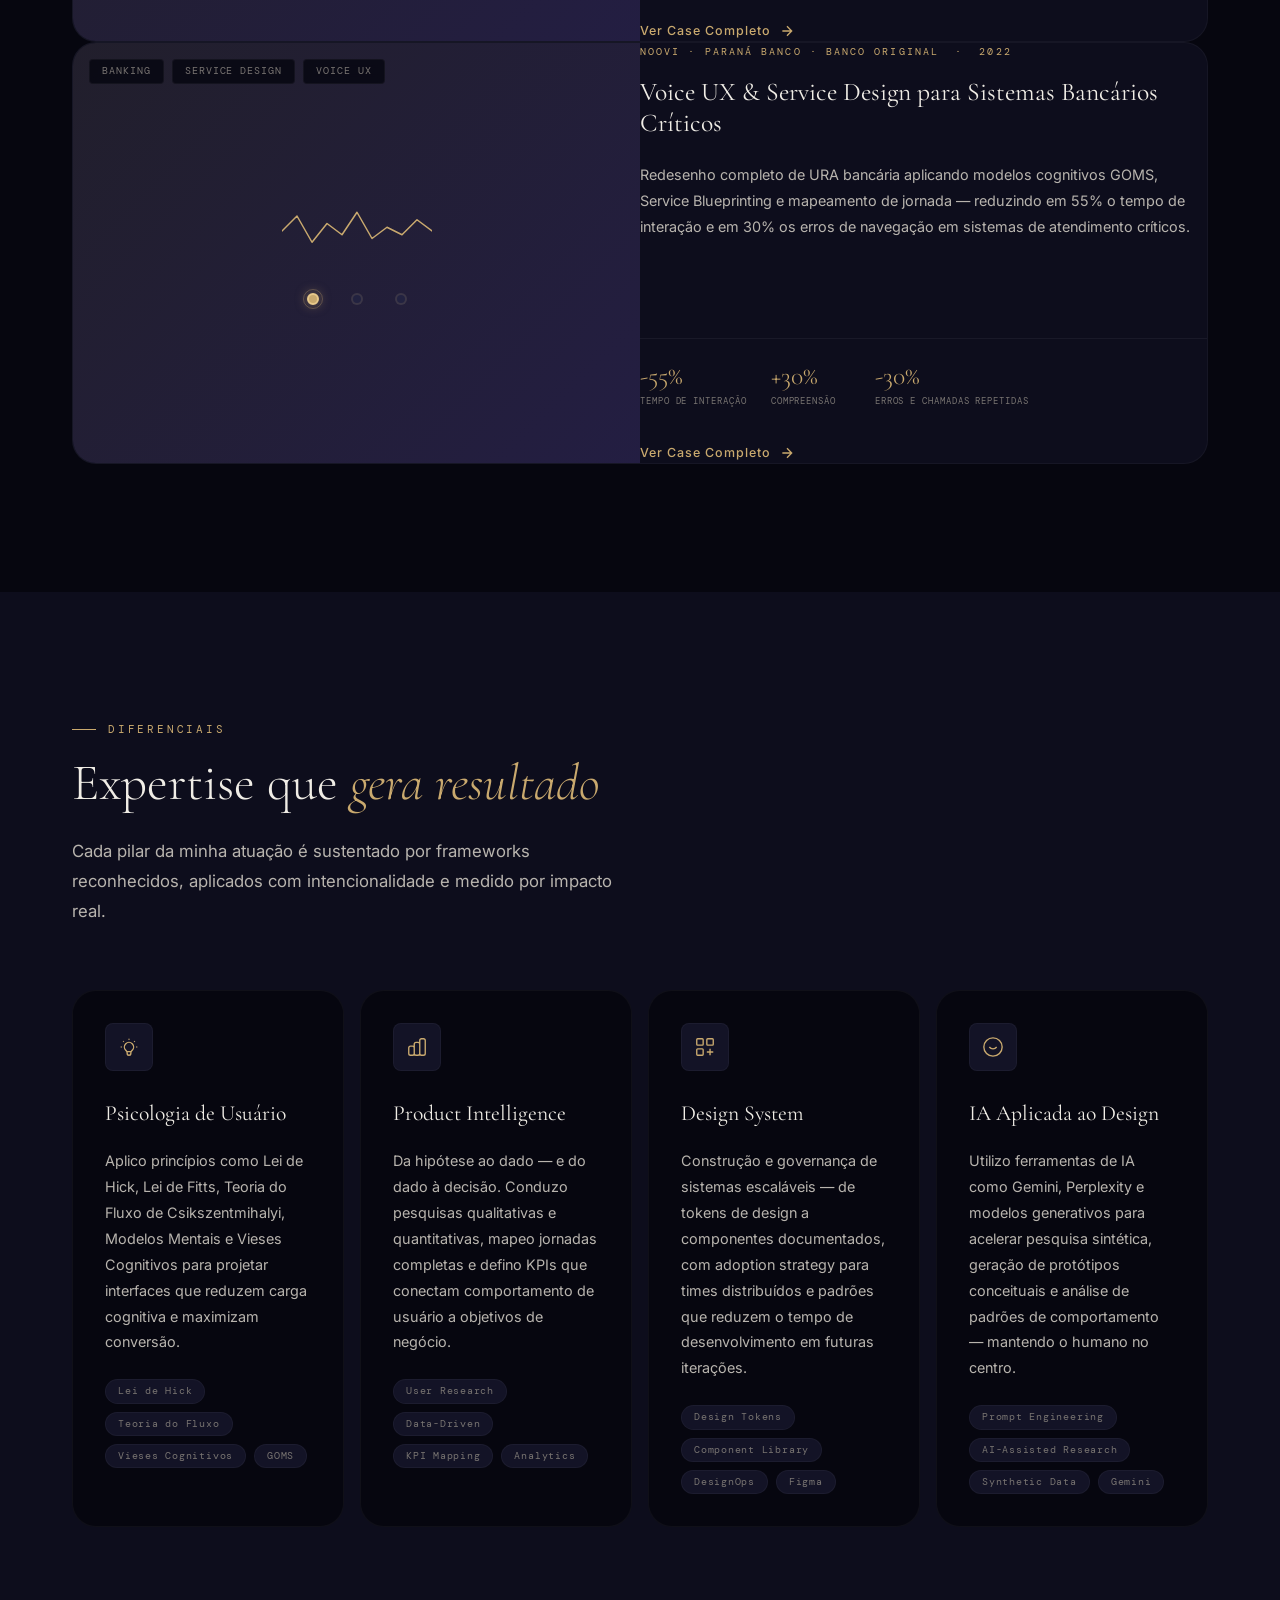
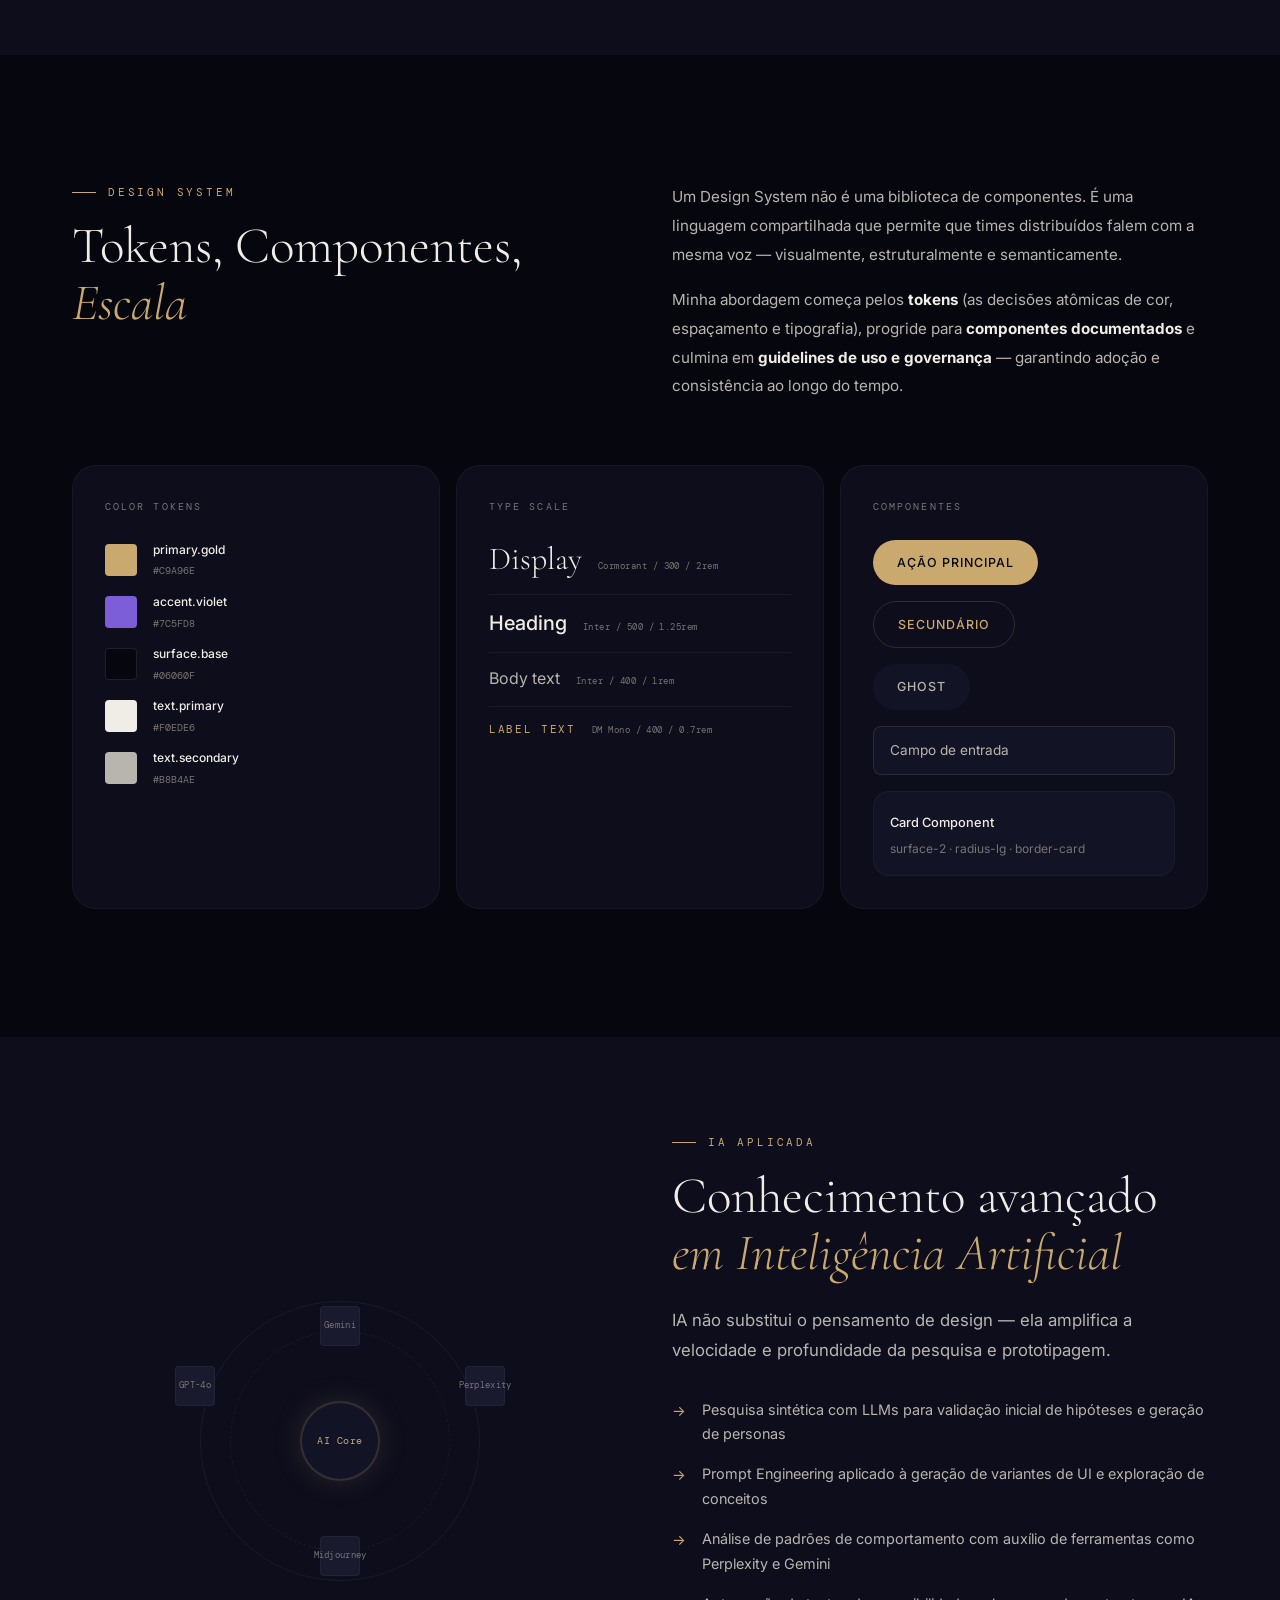
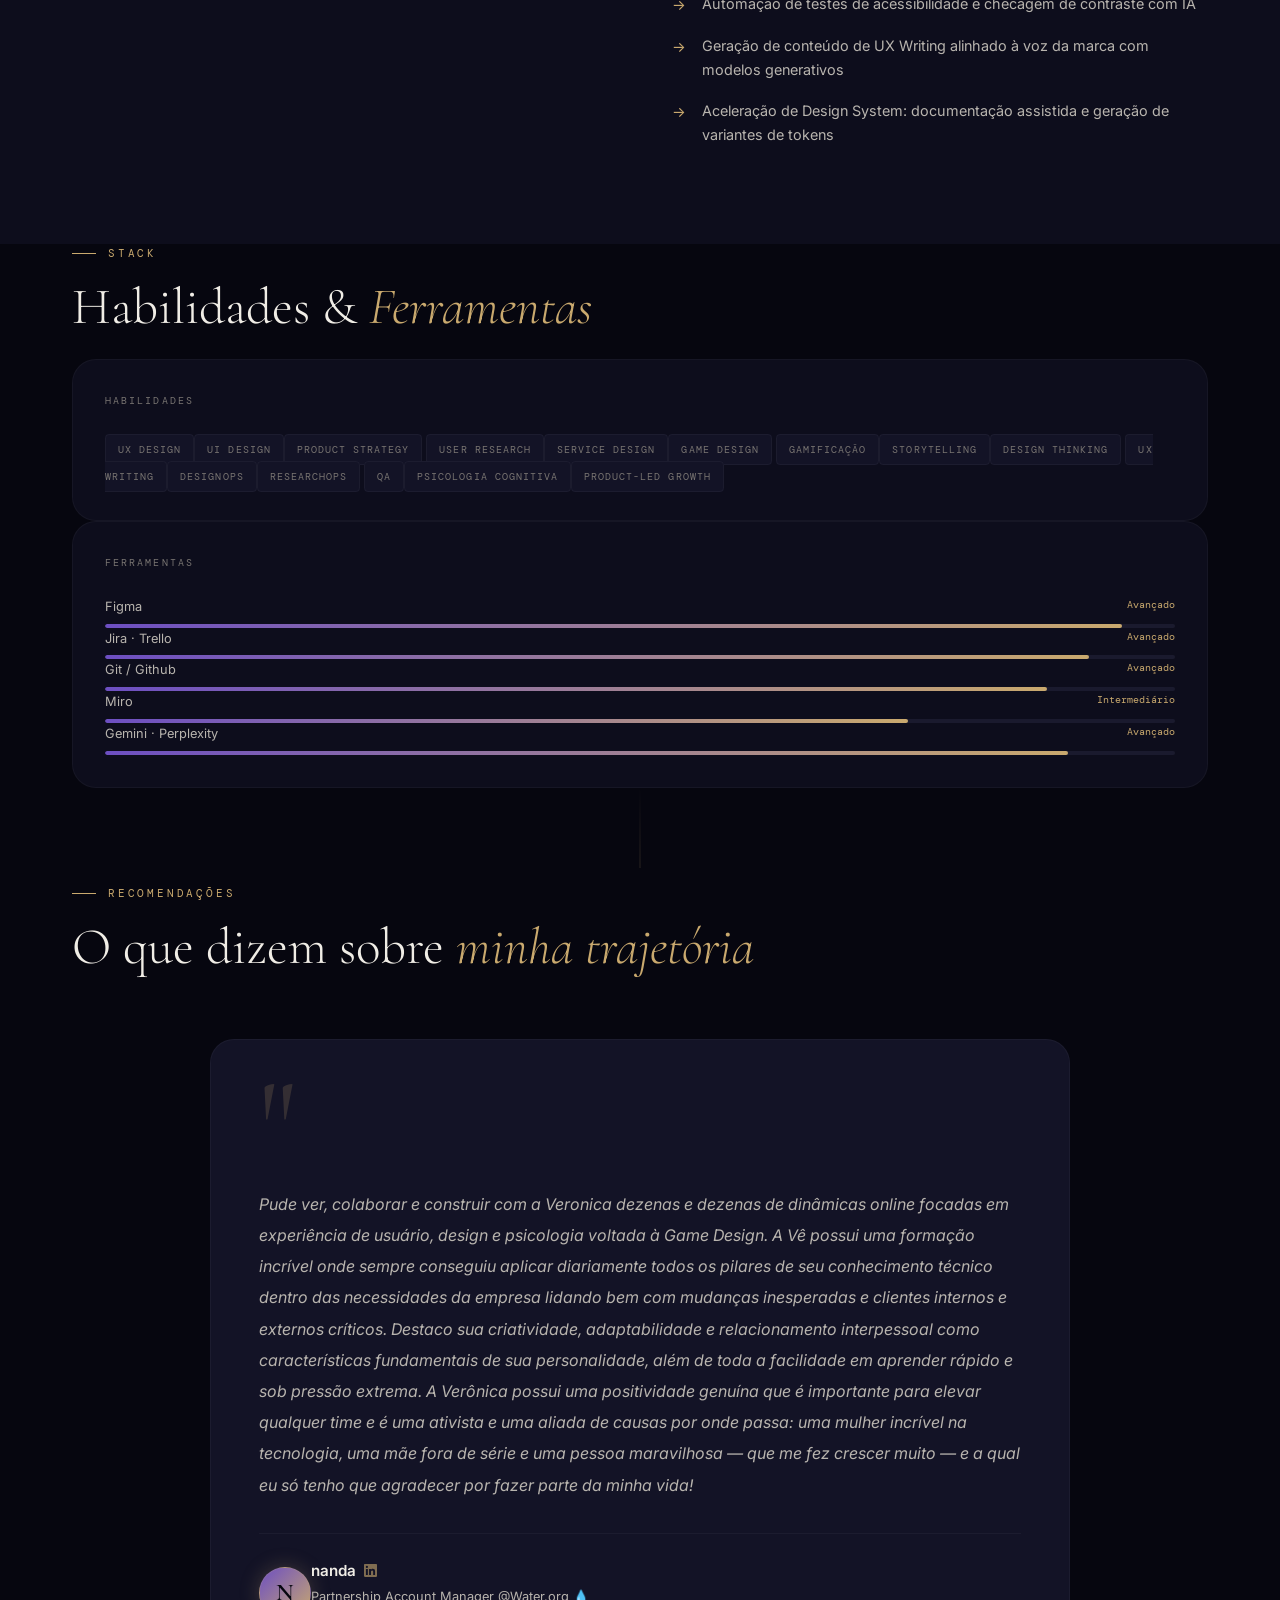
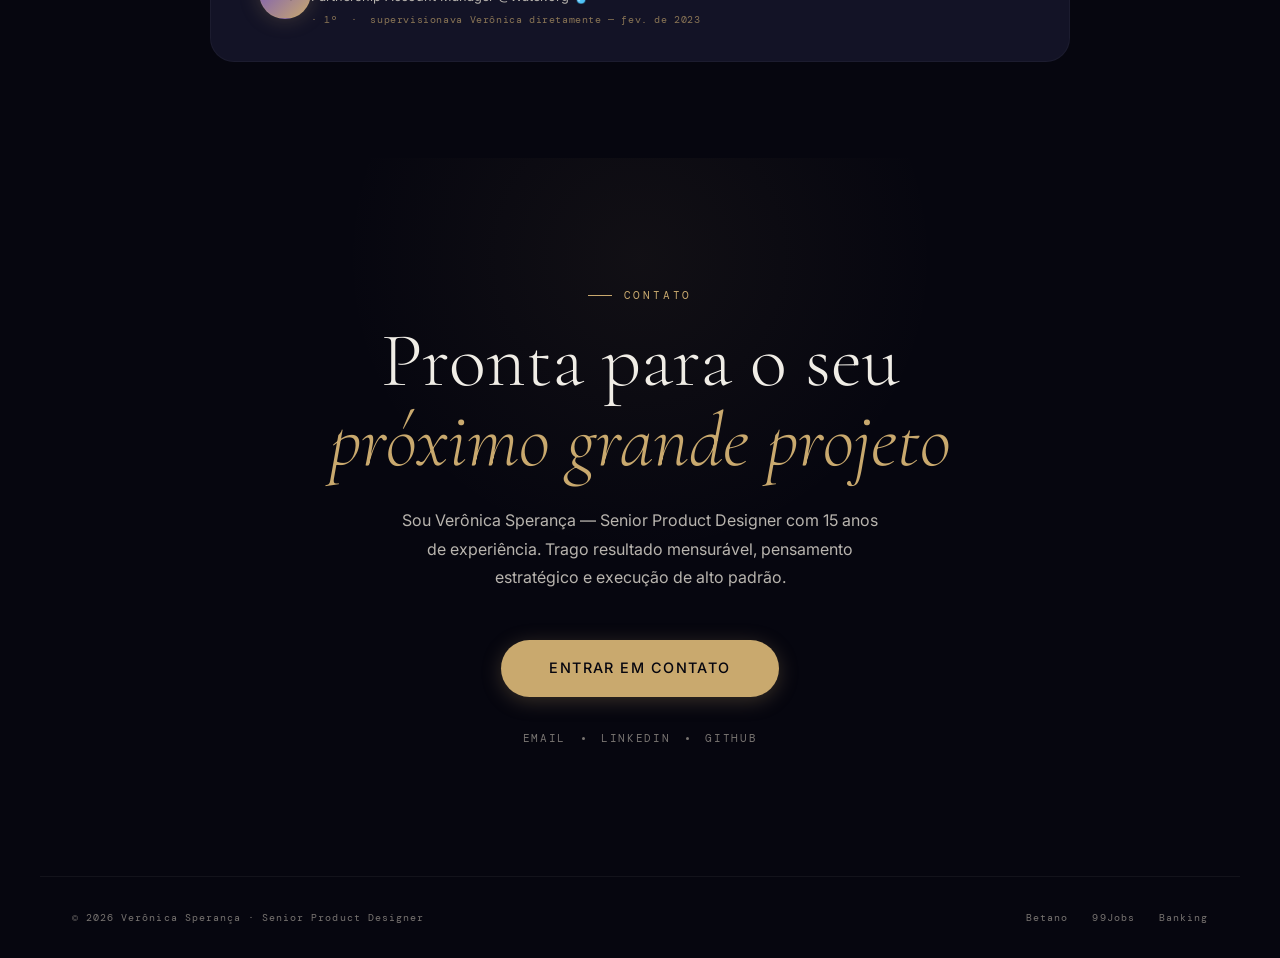
==== commit a3ed4a84: "Update index.html" ====
--- a/index.html
+++ b/index.html
@@ -539,16 +539,16 @@
   </section>
 
   <!-- ====== SKILLS ====== -->
-  <section style="padding: var(--sp-24) 0;" aria-label="Habilidades e ferramentas">
+  <section class="skills-section" aria-label="Habilidades e ferramentas">
     <div class="container">
       <div class="reveal">
         <div class="section-label">Stack</div>
         <h2 class="section-title">Habilidades & <em>Ferramentas</em></h2>
       </div>
-      <div style="display:grid; grid-template-columns:1fr 1fr; gap:var(--sp-4); margin-top:var(--sp-12);">
+      <div class="skills-grid">
         <div class="ds-card reveal">
           <div class="ds-card__label">Habilidades</div>
-          <div style="display:flex; flex-wrap:wrap; gap:var(--sp-2); margin-top:var(--sp-4);">
+          <div class="skills-tags">
             <span class="tag">UX Design</span><span class="tag">UI Design</span><span class="tag">Product Strategy</span>
             <span class="tag">User Research</span><span class="tag">Service Design</span><span class="tag">Game Design</span>
             <span class="tag">Gamificação</span><span class="tag">Storytelling</span><span class="tag">Design Thinking</span>
@@ -558,7 +558,7 @@
         </div>
         <div class="ds-card reveal" data-delay="100">
           <div class="ds-card__label">Ferramentas</div>
-          <div style="display:flex; flex-direction:column; gap:var(--sp-3); margin-top:var(--sp-4);">
+          <div class="skills-bars">
             <div>
               <div style="display:flex; justify-content:space-between; margin-bottom:6px;">
                 <span style="font-size:.8rem; color:var(--text-2);">Figma</span>
--- a/style.css
+++ b/style.css
@@ -3129,4 +3129,164 @@
   filter: grayscale(20%) contrast(1.1) brightness(1.1);
   mix-blend-mode: normal;
   transform: scale(1.05); /* Leve zoom VIP */
+}
+
+/* === RECOMMENDATIONS === */
+.recommendations {
+  padding: var(--sp-24) 0;
+  position: relative;
+}
+
+.recommendations::before {
+  content: '';
+  position: absolute;
+  top: 0; left: 50%; transform: translateX(-50%);
+  width: 1px; height: 80px;
+  background: linear-gradient(to bottom, transparent, var(--gold-border));
+}
+
+.rec-grid {
+  display: grid;
+  grid-template-columns: 1fr;
+  gap: var(--sp-8);
+  max-width: 860px;
+  margin: 0 auto;
+}
+
+.rec-card {
+  background: var(--surface-2);
+  border: 1px solid var(--border-card);
+  border-radius: var(--r-xl);
+  padding: var(--sp-12) var(--sp-12) var(--sp-8);
+  position: relative;
+  overflow: hidden;
+  transition: border-color var(--t-base), box-shadow var(--t-base), transform var(--t-base);
+}
+
+.rec-card::before {
+  content: '';
+  position: absolute;
+  inset: 0;
+  background: radial-gradient(ellipse at top left, var(--gold-glow) 0%, transparent 60%);
+  opacity: 0;
+  transition: opacity var(--t-slow);
+  pointer-events: none;
+}
+
+.rec-card:hover {
+  border-color: var(--gold-border);
+  box-shadow: var(--shadow-card-hover);
+  transform: translateY(-2px);
+}
+
+.rec-card:hover::before {
+  opacity: 1;
+}
+
+.rec-card__quote-mark {
+  font-family: var(--font-display);
+  font-size: 8rem;
+  line-height: 0.6;
+  color: var(--gold);
+  opacity: 0.18;
+  margin-bottom: var(--sp-6);
+  display: block;
+  user-select: none;
+}
+
+.rec-card__text {
+  font-size: 1rem;
+  line-height: 1.95;
+  color: var(--text-2);
+  font-style: italic;
+  margin-bottom: var(--sp-8);
+  position: relative;
+  z-index: 1;
+}
+
+.rec-card__footer {
+  display: flex;
+  align-items: center;
+  gap: var(--sp-5);
+  padding-top: var(--sp-6);
+  border-top: 1px solid var(--border-card);
+  position: relative;
+  z-index: 1;
+}
+
+.rec-card__avatar {
+  width: 52px;
+  height: 52px;
+  border-radius: 50%;
+  background: linear-gradient(135deg, var(--violet) 0%, var(--gold) 100%);
+  flex-shrink: 0;
+  display: flex;
+  align-items: center;
+  justify-content: center;
+  font-family: var(--font-display);
+  font-size: 1.5rem;
+  color: var(--bg);
+  font-weight: 600;
+  border: 1px solid var(--gold-border);
+  box-shadow: 0 0 20px var(--gold-dim);
+}
+
+.rec-card__info {
+  display: flex;
+  flex-direction: column;
+  gap: 4px;
+}
+
+.rec-card__name {
+  font-weight: 600;
+  color: var(--text-1);
+  font-size: 0.95rem;
+  display: inline-flex;
+  align-items: center;
+  gap: var(--sp-2);
+  transition: color var(--t-fast);
+  width: fit-content;
+}
+
+.rec-card__name:hover {
+  color: var(--gold);
+}
+
+.rec-card__linkedin-icon {
+  color: var(--gold);
+  opacity: 0.6;
+  transition: opacity var(--t-fast);
+}
+
+.rec-card__name:hover .rec-card__linkedin-icon {
+  opacity: 1;
+}
+
+.rec-card__role {
+  font-size: 0.8rem;
+  color: var(--text-2);
+  line-height: 1.4;
+}
+
+.rec-card__relation {
+  font-family: var(--font-mono);
+  font-size: 0.63rem;
+  color: var(--gold);
+  letter-spacing: 0.06em;
+  opacity: 0.65;
+  margin-top: 2px;
+}
+
+@media (max-width: 768px) {
+  .rec-card {
+    padding: var(--sp-8) var(--sp-6) var(--sp-6);
+  }
+
+  .rec-card__quote-mark {
+    font-size: 5rem;
+  }
+
+  .rec-card__text {
+    font-size: 0.93rem;
+  }
 }
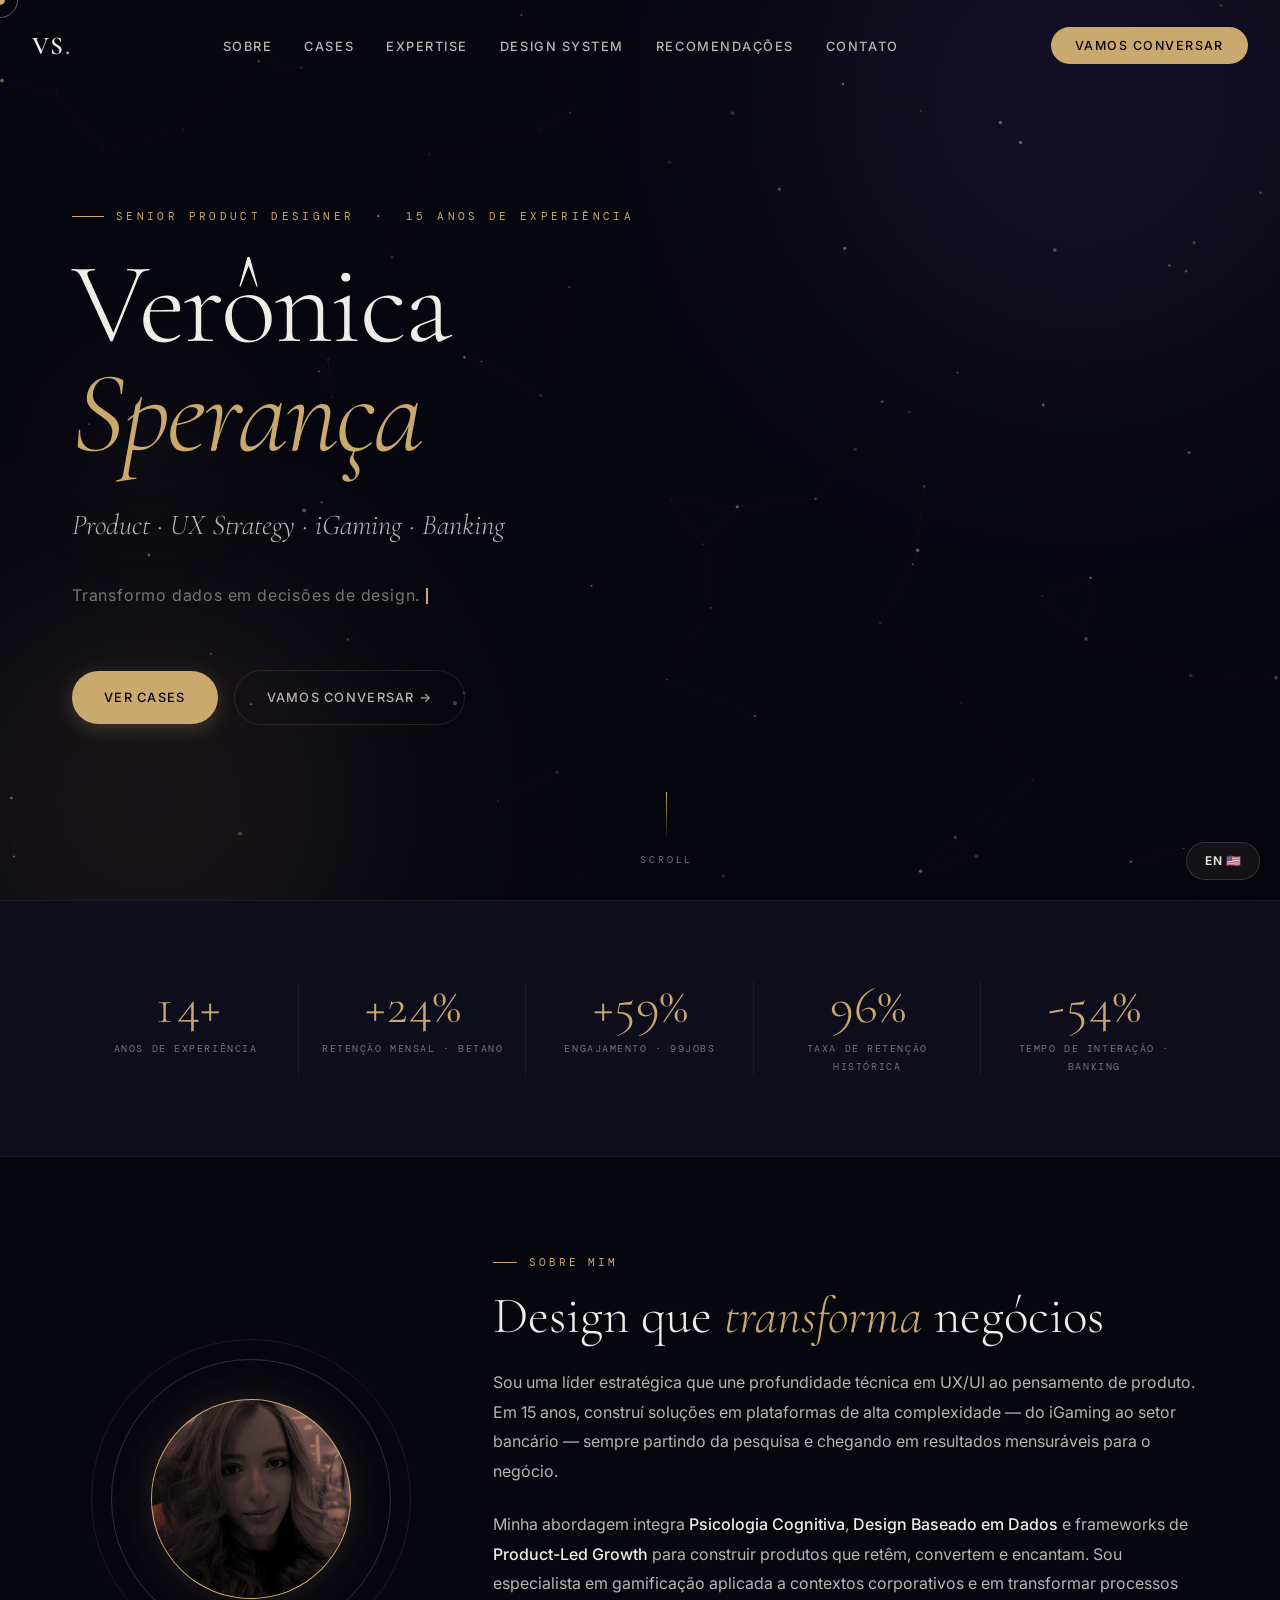
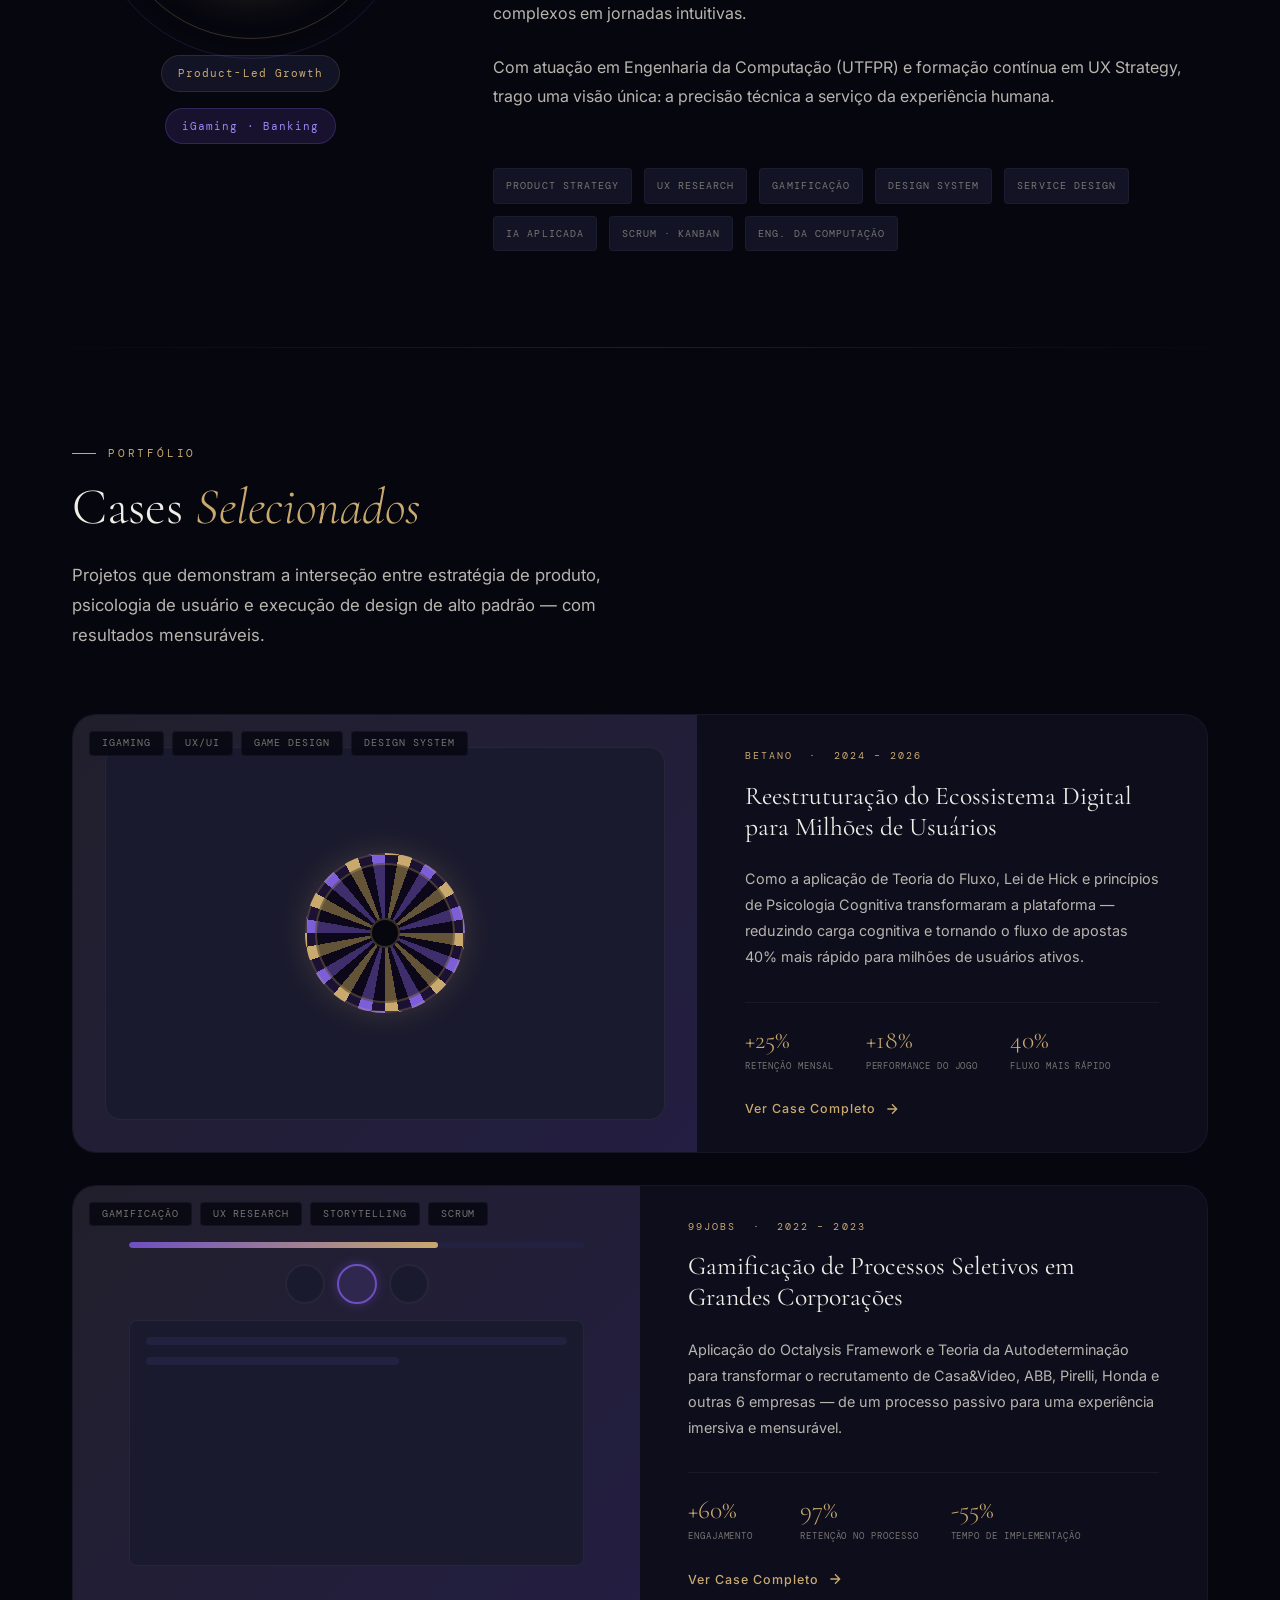
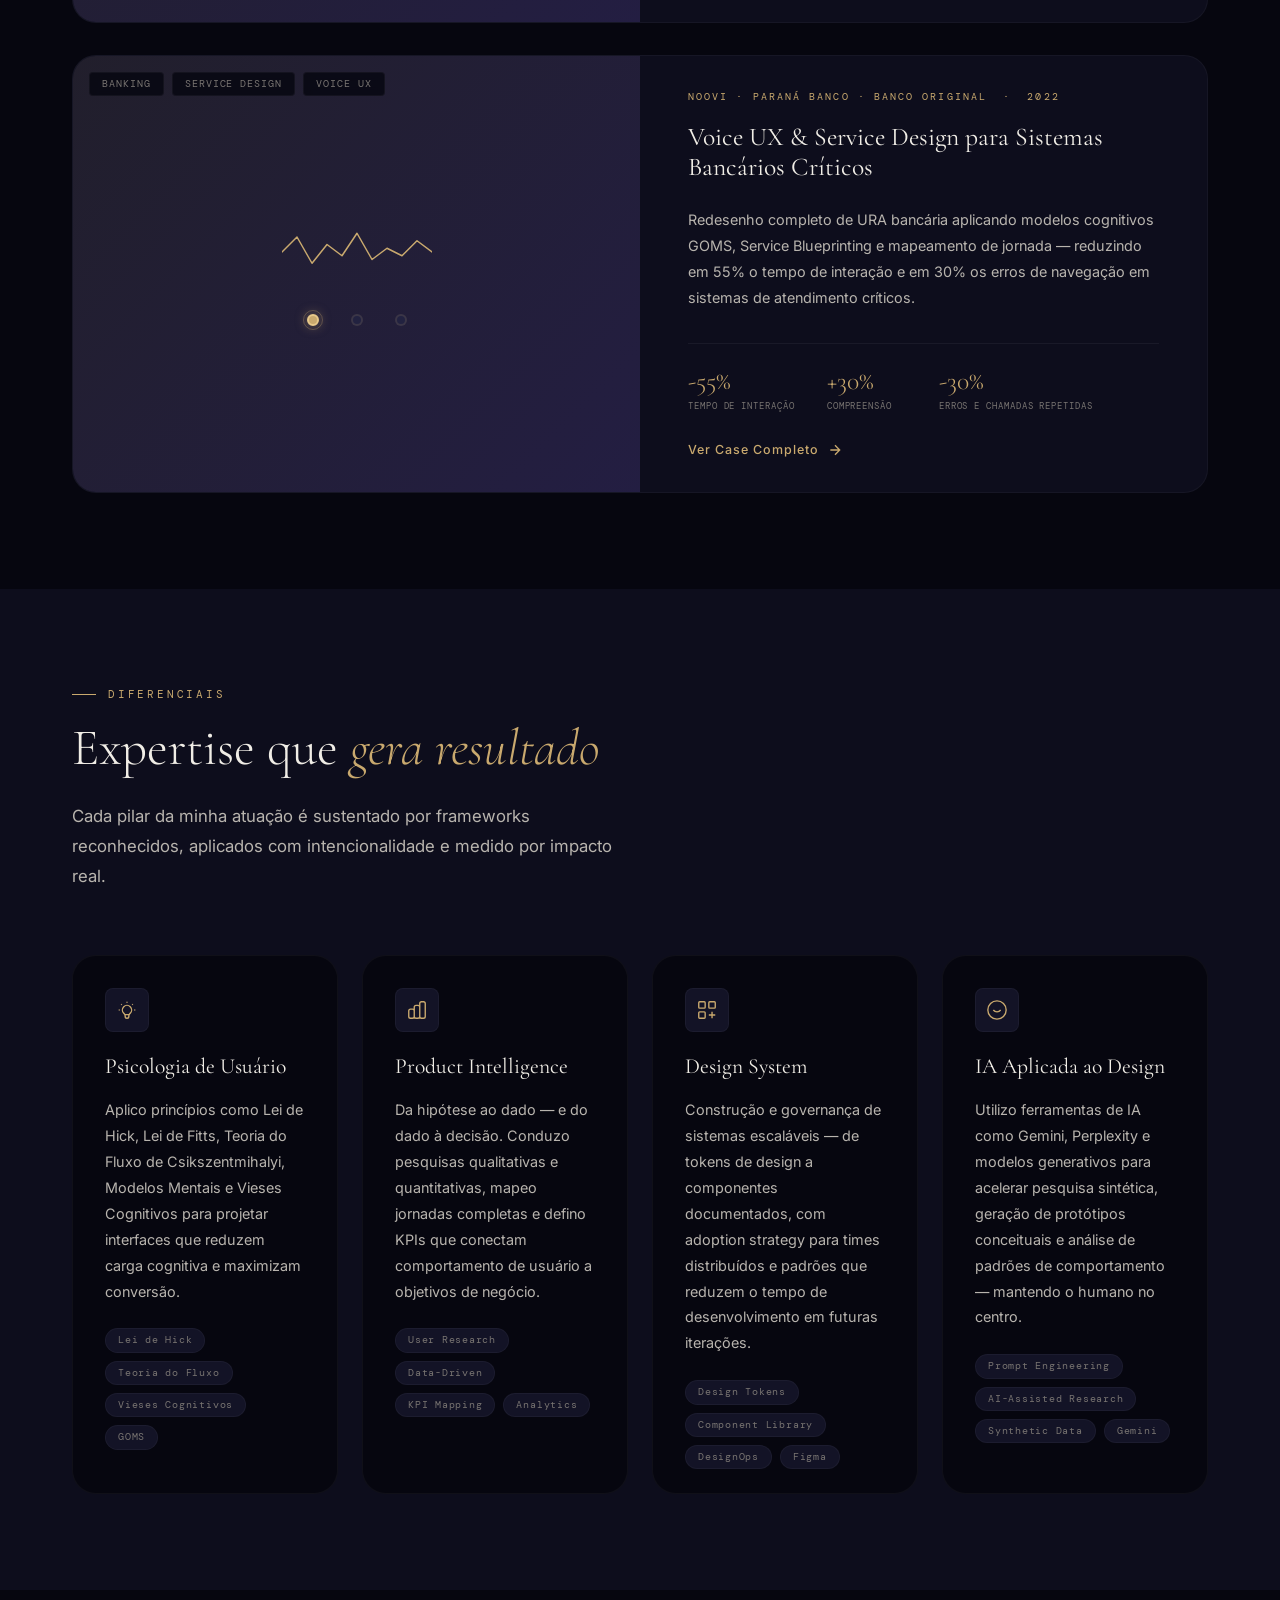
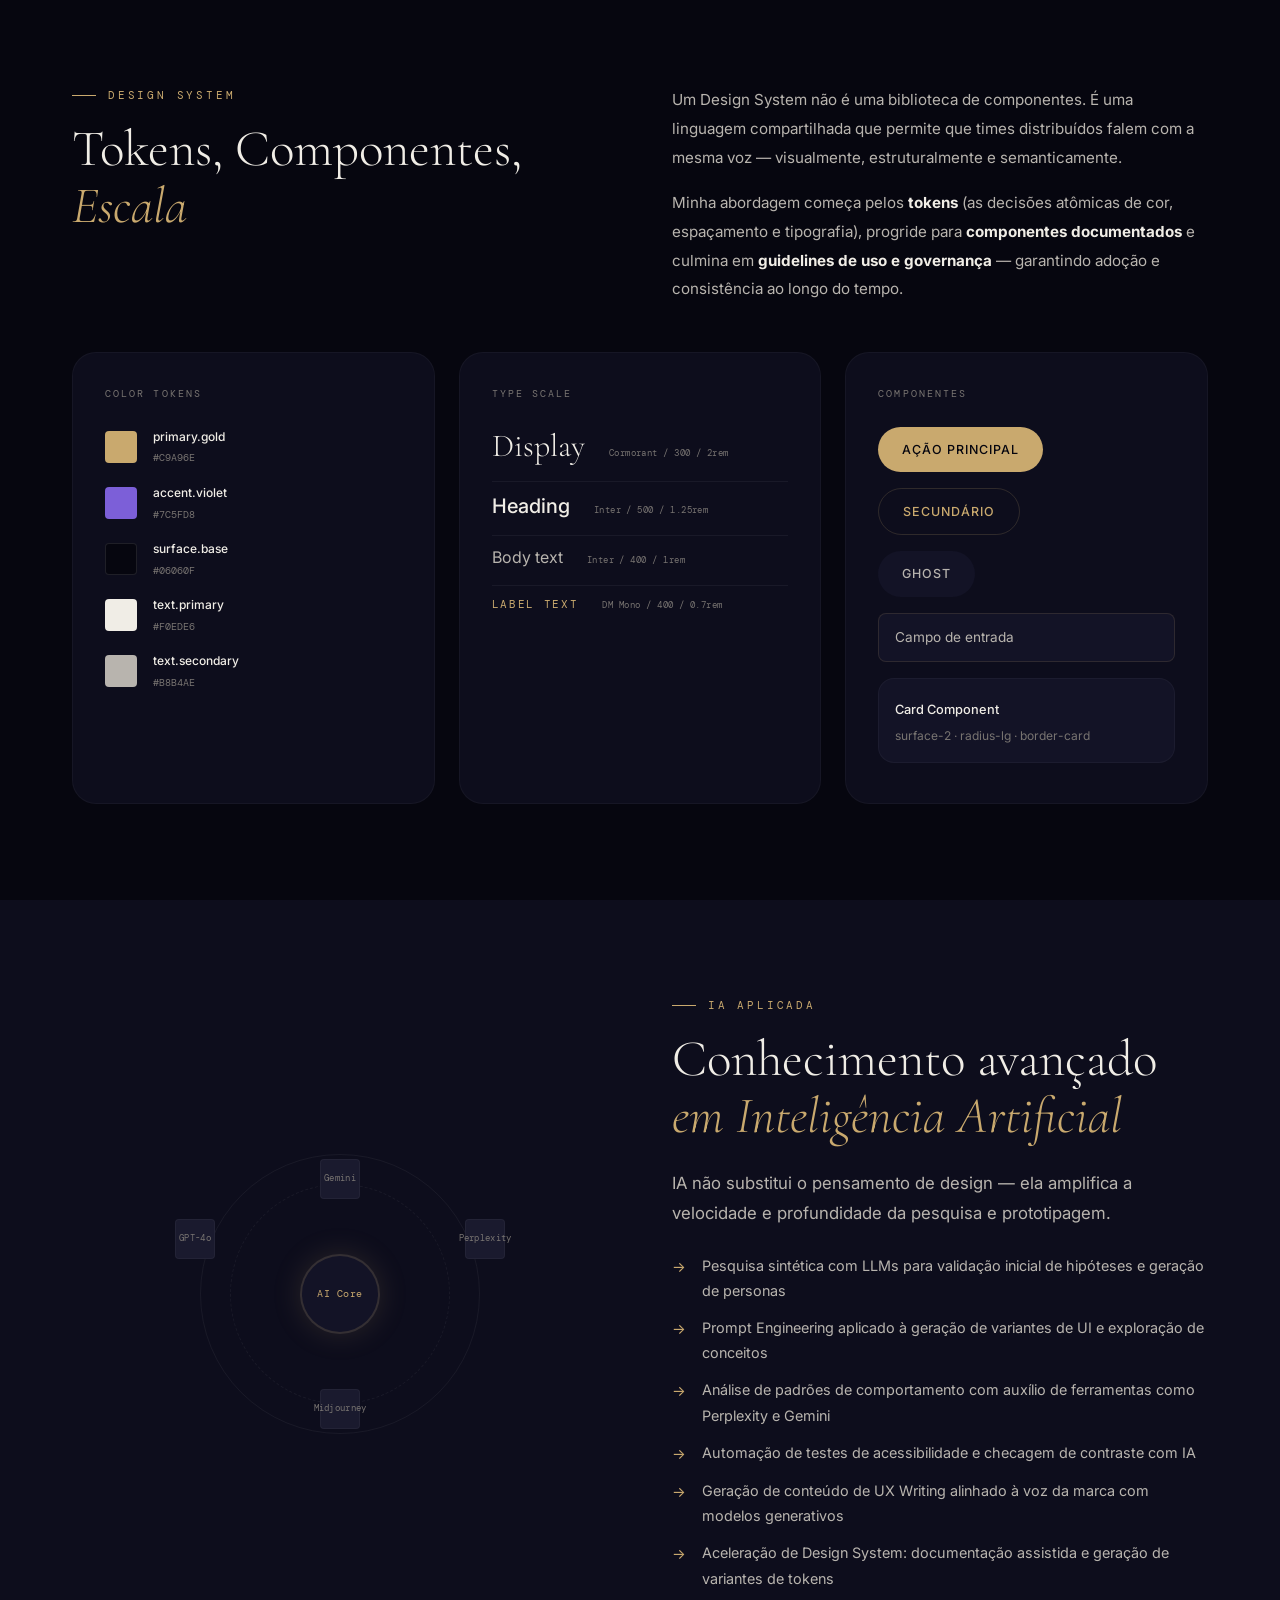
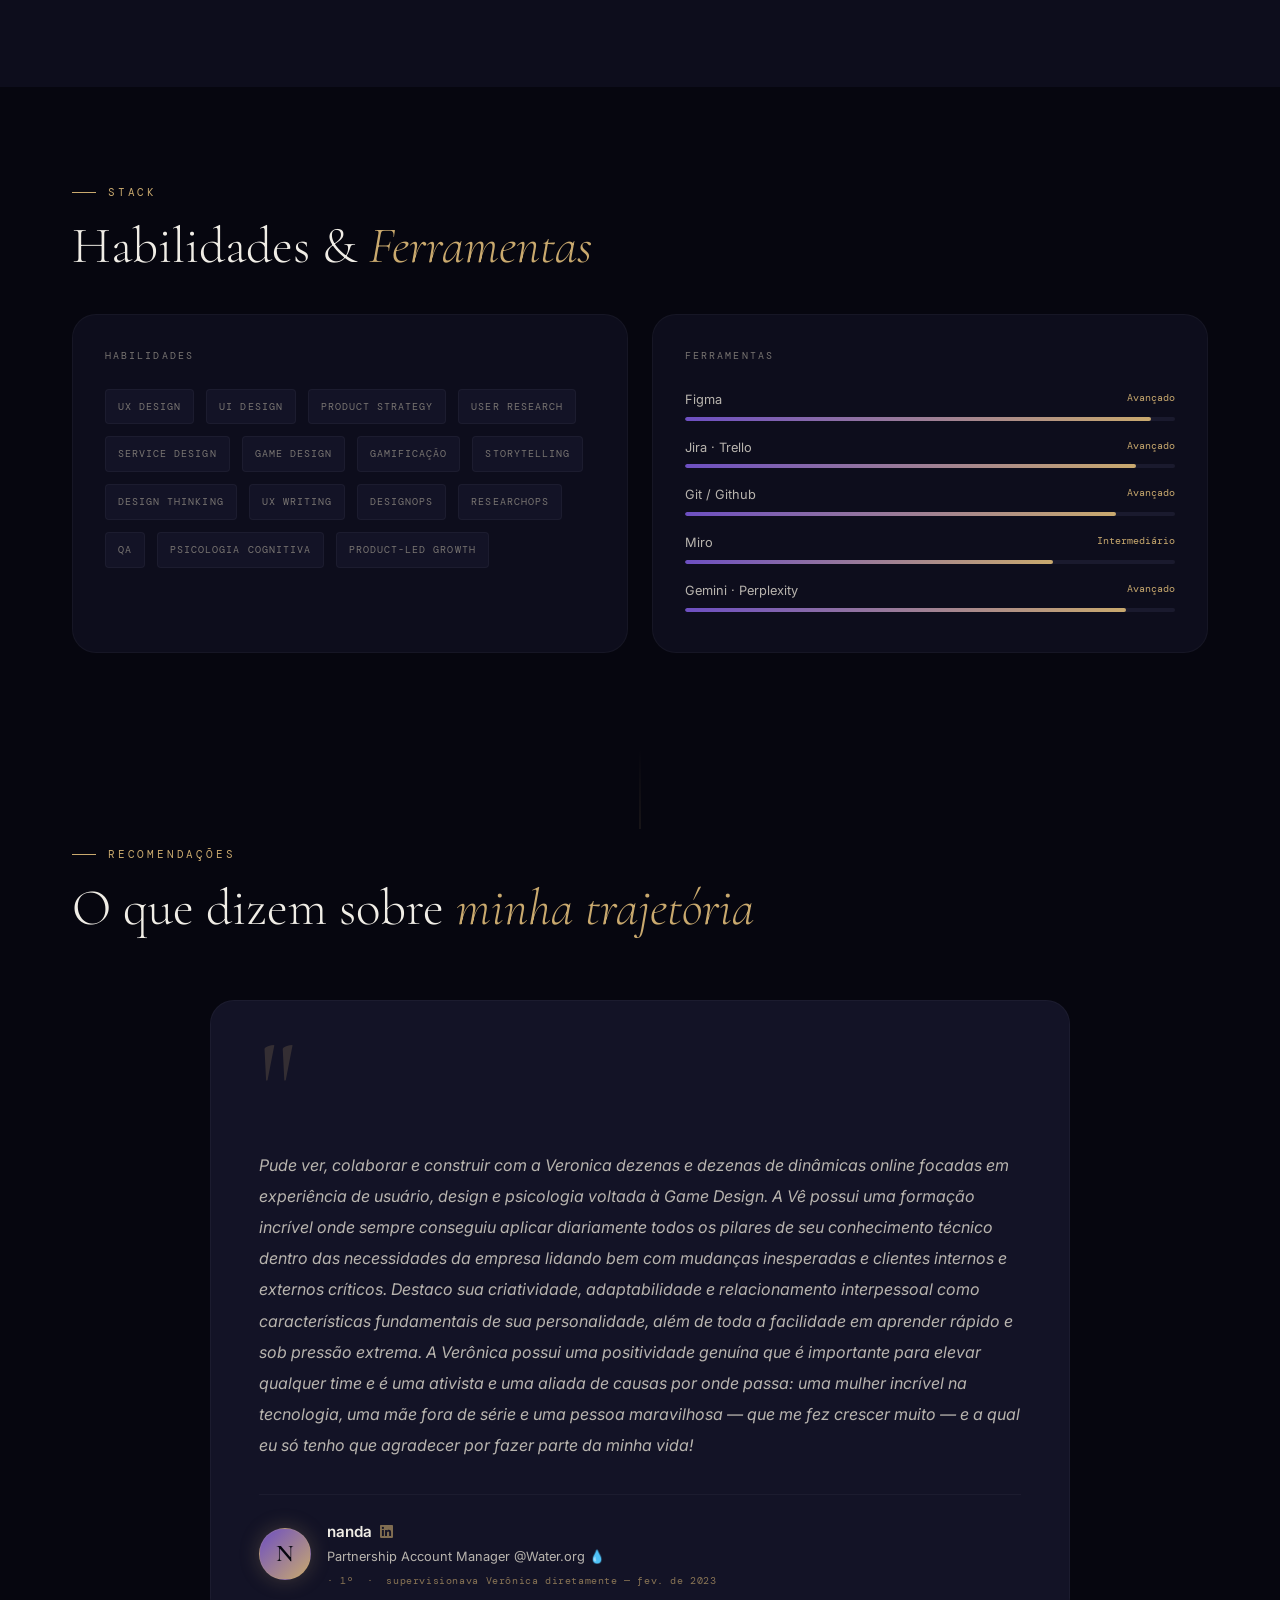
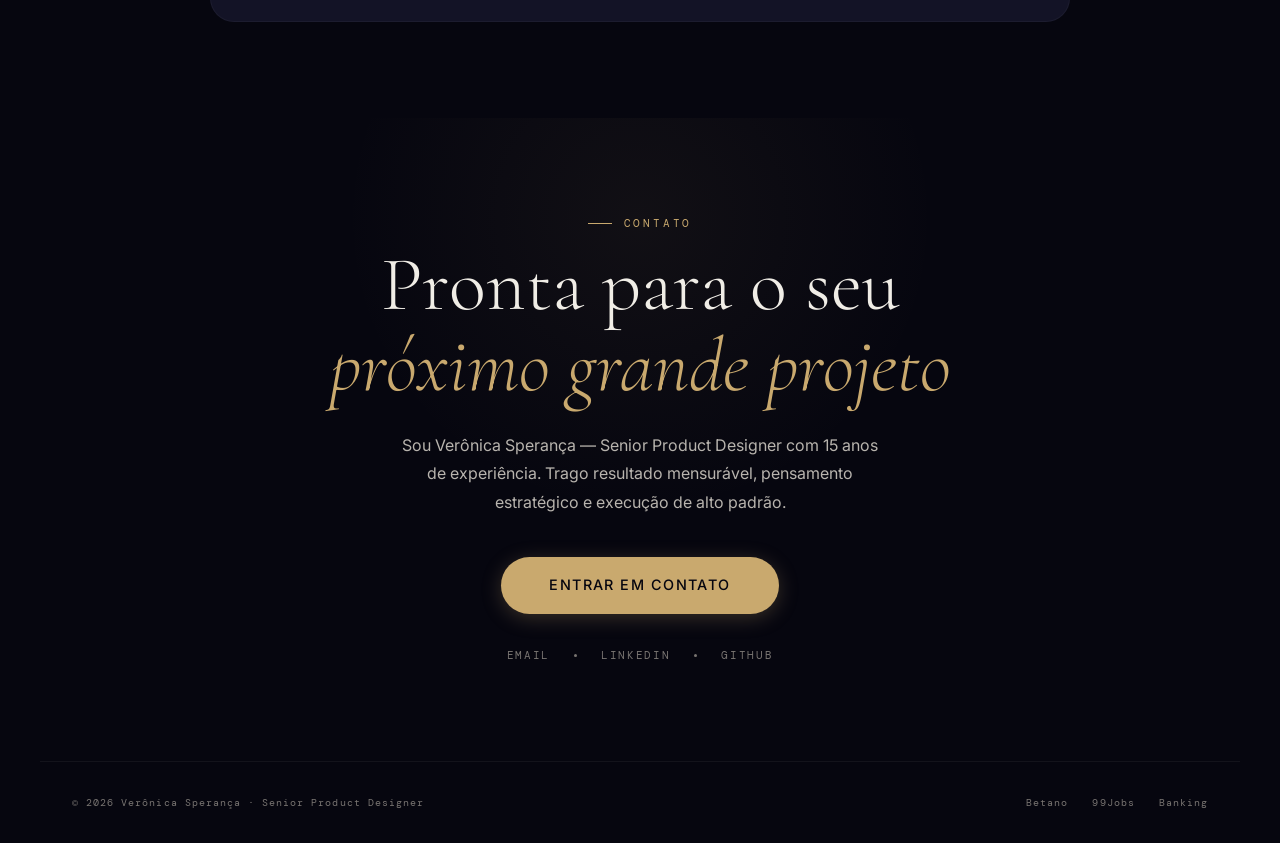
==== commit 0d3f803c: "Update index.html" ====
--- a/index.html
+++ b/index.html
@@ -13,6 +13,15 @@
   <link rel="stylesheet" href="style.css" />
 </head>
 <body>
+
+<style>
+.lang-toggle{position:fixed;bottom:20px;right:20px;z-index:99999;background:rgba(20,20,25,0.9);backdrop-filter:blur(6px);color:#F0EDE6;padding:8px 18px;border-radius:999px;font-family:'Inter',sans-serif;font-size:12px;font-weight:600;letter-spacing:.04em;text-decoration:none;border:1px solid rgba(255,255,255,0.15);box-shadow:0 4px 14px rgba(0,0,0,0.35);transition:background .2s ease,transform .2s ease;}
+.lang-toggle:hover{background:rgba(201,169,110,0.9);color:#111;transform:translateY(-1px);}
+@media (max-width:640px){.lang-toggle{bottom:16px;right:16px;padding:7px 14px;font-size:11px;}}
+</style>
+
+<a href="en/index.html" class="lang-toggle" aria-label="Switch to English version">EN 🇺🇸</a>
+
 
   <!-- Custom cursor -->
   <div class="cursor"></div>
--- a/style.css
+++ b/style.css
@@ -45,9 +45,10 @@
 
   /* Spacing */
   --sp-1: 0.25rem;  --sp-2: 0.5rem;   --sp-3: 0.75rem;
-  --sp-4: 1rem;     --sp-6: 1.5rem;   --sp-8: 2rem;
-  --sp-12: 3rem;    --sp-16: 4rem;    --sp-20: 5rem;
-  --sp-24: 6rem;    --sp-32: 8rem;
+  --sp-4: 1rem;     --sp-5: 1.25rem;  --sp-6: 1.5rem;
+  --sp-8: 2rem;     --sp-10: 2.5rem;  --sp-12: 3rem;
+  --sp-16: 4rem;    --sp-20: 5rem;    --sp-24: 6rem;
+  --sp-32: 8rem;
 
   /* Layout */
   --container: 1200px;
@@ -577,11 +578,11 @@
 .metrics__grid {
   display: grid;
   grid-template-columns: repeat(auto-fit, minmax(160px, 1fr));
-  gap: var(--sp-1);
+  gap: 0;
 }
 
 .metric-item {
-  padding: var(--sp-8) var(--sp-6);
+  padding: var(--sp-8) var(--sp-4);
   text-align: center;
   position: relative;
   transition: background var(--t-base);
@@ -619,13 +620,13 @@
 
 /* === ABOUT SECTION === */
 .about {
-  padding: var(--sp-32) 0;
+  padding: var(--sp-24) 0;
 }
 
 .about__grid {
   display: grid;
   grid-template-columns: 1fr 2fr;
-  gap: var(--sp-24);
+  gap: var(--sp-16);
   align-items: center;
 }
 
@@ -712,8 +713,8 @@
 .about__tags {
   display: flex;
   flex-wrap: wrap;
-  gap: var(--sp-2);
-  margin-top: var(--sp-6);
+  gap: var(--sp-3);
+  margin-top: var(--sp-8);
 }
 
 .tag {
@@ -744,13 +745,13 @@
 
 /* === CASES SECTION === */
 .cases {
-  padding: var(--sp-32) 0;
+  padding: var(--sp-24) 0;
 }
 
 .cases__grid {
   display: grid;
   grid-template-columns: 1fr;
-  gap: var(--sp-10);
+  gap: var(--sp-8);
 }
 
 .case-card {
@@ -1028,7 +1029,7 @@
 }
 
 .case-card__body {
-  padding: var(--sp-12) var(--sp-12) var(--sp-10);
+  padding: var(--sp-8) var(--sp-12);
   display: flex;
   flex-direction: column;
   justify-content: center;
@@ -1062,8 +1063,8 @@
 
 .case-card__metrics {
   display: flex;
-  gap: var(--sp-6);
-  margin-bottom: var(--sp-8);
+  gap: var(--sp-8);
+  margin-bottom: var(--sp-6);
   padding-top: var(--sp-6);
   border-top: 1px solid var(--border-soft);
 }
@@ -1105,21 +1106,21 @@
 
 /* === EXPERTISE SECTION === */
 .expertise {
-  padding: var(--sp-32) 0;
+  padding: var(--sp-24) 0;
   background: var(--surface-1);
 }
 
 .expertise__grid {
   display: grid;
   grid-template-columns: repeat(auto-fit, minmax(260px, 1fr));
-  gap: var(--sp-4);
+  gap: var(--sp-6);
 }
 
 .expertise-card {
   background: var(--bg);
   border: 1px solid var(--border-card);
   border-radius: var(--r-xl);
-  padding: var(--sp-8);
+  padding: var(--sp-8) var(--sp-8) var(--sp-6);
   transition: all var(--t-ease);
   position: relative;
   overflow: hidden;
@@ -1144,14 +1145,14 @@
 .expertise-card:hover::before { opacity: 1; }
 
 .expertise-card__icon {
-  width: 48px; height: 48px;
+  width: 44px; height: 44px;
   background: var(--surface-2);
   border: 1px solid var(--border-card);
   border-radius: var(--r-md);
   display: flex;
   align-items: center;
   justify-content: center;
-  margin-bottom: var(--sp-6);
+  margin-bottom: var(--sp-4);
   position: relative;
   z-index: 1;
   color: var(--gold);
@@ -1169,7 +1170,7 @@
   font-size: 1.35rem;
   font-weight: 400;
   color: var(--text-1);
-  margin-bottom: var(--sp-4);
+  margin-bottom: var(--sp-3);
   position: relative;
   z-index: 1;
 }
@@ -1204,14 +1205,14 @@
 
 /* === DESIGN SYSTEM SHOWCASE === */
 .ds-showcase {
-  padding: var(--sp-32) 0;
+  padding: var(--sp-24) 0;
 }
 
 .ds-section-intro {
   display: grid;
   grid-template-columns: 1fr 1fr;
   gap: var(--sp-16);
-  margin-bottom: var(--sp-16);
+  margin-bottom: var(--sp-12);
   align-items: start;
 }
 
@@ -1224,14 +1225,14 @@
 .ds-grid {
   display: grid;
   grid-template-columns: repeat(3, 1fr);
-  gap: var(--sp-4);
+  gap: var(--sp-6);
 }
 
 .ds-card {
   background: var(--surface-1);
   border: 1px solid var(--border-card);
   border-radius: var(--r-xl);
-  padding: var(--sp-8);
+  padding: var(--sp-8) var(--sp-8) var(--sp-10);
 }
 
 .ds-card__label {
@@ -1246,7 +1247,7 @@
 .ds-color-row {
   display: flex;
   flex-direction: column;
-  gap: var(--sp-3);
+  gap: var(--sp-4);
 }
 
 .ds-swatch {
@@ -1282,13 +1283,13 @@
 .ds-type-row {
   display: flex;
   flex-direction: column;
-  gap: var(--sp-4);
+  gap: var(--sp-3);
 }
 
 .ds-type-item {
   display: flex;
   align-items: baseline;
-  gap: var(--sp-4);
+  gap: var(--sp-6);
   padding-bottom: var(--sp-4);
   border-bottom: 1px solid var(--border-soft);
 }
@@ -1357,6 +1358,32 @@
 }
 
 .ds-comp-card p { font-size: 0.75rem; color: var(--text-3); margin-top: 4px; }
+
+/* === SKILLS SECTION === */
+.skills-section {
+  padding: var(--sp-24) 0;
+}
+
+.skills-grid {
+  display: grid;
+  grid-template-columns: 1fr 1fr;
+  gap: var(--sp-6);
+  margin-top: var(--sp-10);
+}
+
+.skills-tags {
+  display: flex;
+  flex-wrap: wrap;
+  gap: var(--sp-3);
+  margin-top: var(--sp-6);
+}
+
+.skills-bars {
+  display: flex;
+  flex-direction: column;
+  gap: var(--sp-4);
+  margin-top: var(--sp-6);
+}
 
 /* === AI SECTION === */
 .ai-section {
@@ -1434,8 +1461,8 @@
 .ai-content ul {
   display: flex;
   flex-direction: column;
-  gap: var(--sp-4);
-  margin-top: var(--sp-8);
+  gap: var(--sp-3);
+  margin-top: var(--sp-6);
 }
 
 .ai-content li {
@@ -1444,7 +1471,7 @@
   align-items: flex-start;
   font-size: 0.9rem;
   color: var(--text-2);
-  line-height: 1.7;
+  line-height: 1.75;
 }
 
 .ai-content li::before {
@@ -1456,7 +1483,7 @@
 
 /* === CONTACT SECTION === */
 .contact {
-  padding: var(--sp-32) 0;
+  padding: var(--sp-24) 0;
   text-align: center;
   position: relative;
   overflow: hidden;
@@ -1472,7 +1499,7 @@
   pointer-events: none;
 }
 
-.contact__eyebrow { margin-bottom: var(--sp-4); justify-content: center; }
+.contact__eyebrow { margin-bottom: var(--sp-3); justify-content: center; }
 
 .contact__title {
   font-family: var(--font-display);
@@ -1489,7 +1516,7 @@
   font-size: 1rem;
   color: var(--text-2);
   max-width: 480px;
-  margin: 0 auto var(--sp-12);
+  margin: 0 auto var(--sp-10);
   line-height: 1.8;
 }
 
@@ -1497,7 +1524,7 @@
   display: flex;
   align-items: center;
   justify-content: center;
-  gap: var(--sp-4);
+  gap: var(--sp-6);
   flex-wrap: wrap;
   margin-top: var(--sp-8);
 }
@@ -1599,8 +1626,7 @@
   /* AI section */
   .ai-grid { grid-template-columns: 1fr; }
 
-  /* Skills grid */
-  [style*="grid-template-columns:1fr 1fr"] { grid-template-columns: 1fr !important; }
+  /* Skills grid handled via .skills-grid class */
 
   /* Case article sidebar hidden */
   .case-article { grid-template-columns: 1fr; padding: var(--sp-12) var(--container-pad); }
@@ -1629,7 +1655,7 @@
 
   /* About */
   .about { padding: var(--sp-16) 0; }
-  .about__grid { gap: var(--sp-12); }
+  .about__grid { gap: var(--sp-10); }
   .about__avatar-frame { width: 200px; height: 200px; }
   .about__avatar-placeholder { width: 150px; height: 150px; font-size: 2rem; }
 
@@ -1638,31 +1664,44 @@
   .cases__grid { gap: var(--sp-6); }
   .section-header { margin-bottom: var(--sp-10); }
   .case-card { border-radius: var(--r-lg); }
-  .case-card__body { padding: var(--sp-8); }
-  .case-card__metrics { flex-wrap: wrap; gap: var(--sp-4); padding-top: var(--sp-4); }
+  .case-card__body { padding: var(--sp-6) var(--sp-6) var(--sp-8); }
+  .case-card__metrics { flex-wrap: wrap; gap: var(--sp-6); padding-top: var(--sp-4); margin-bottom: var(--sp-4); }
   .case-card__title { font-size: 1.3rem; }
-  .case-card__excerpt { font-size: 0.85rem; }
+  .case-card__excerpt { font-size: 0.85rem; margin-bottom: var(--sp-6); }
 
   /* Expertise */
   .expertise { padding: var(--sp-16) 0; }
-  .expertise__grid { grid-template-columns: 1fr; gap: var(--sp-3); }
+  .expertise__grid { grid-template-columns: 1fr; gap: var(--sp-4); }
+  .expertise-card { padding: var(--sp-6); }
 
   /* Design System */
   .ds-showcase { padding: var(--sp-16) 0; }
-  .ds-color-row { flex-direction: column; gap: var(--sp-2); }
+  .ds-section-intro { margin-bottom: var(--sp-8); }
+  .ds-color-row { gap: var(--sp-3); }
   .ds-type-row, .ds-component-row { gap: var(--sp-3); }
 
   /* AI section */
   .ai-section { padding: var(--sp-16) 0; }
   .ai-visual { display: none; }
+  .ai-content ul { gap: var(--sp-3); margin-top: var(--sp-6); }
 
   /* Skills */
   .section-title { font-size: clamp(1.8rem, 5vw, 2.5rem); }
 
   /* Contact */
   .contact { padding: var(--sp-16) 0; }
+  .contact__sub { margin-bottom: var(--sp-8); }
   .contact__links { flex-direction: column; gap: var(--sp-3); }
   .contact__dot { display: none; }
+
+  /* Skills */
+  .skills-section { padding: var(--sp-16) 0; }
+  .skills-grid { grid-template-columns: 1fr; gap: var(--sp-4); margin-top: var(--sp-8); }
+  .skills-tags { gap: var(--sp-2); margin-top: var(--sp-4); }
+  .skills-bars { gap: var(--sp-3); margin-top: var(--sp-4); }
+
+  /* Recommendations */
+  .recommendations { padding: var(--sp-16) 0; }
 
   /* Footer */
   footer { flex-direction: column; gap: var(--sp-4); text-align: center; padding: var(--sp-8) var(--container-pad); }
@@ -1695,8 +1734,8 @@
   .metric-item { border-bottom: 1px solid var(--border-soft); }
 
   /* Cases */
-  .case-card__metrics { flex-direction: column; }
-  .case-card__body { padding: var(--sp-6); }
+  .case-card__metrics { flex-direction: column; gap: var(--sp-4); }
+  .case-card__body { padding: var(--sp-6) var(--sp-4); }
 
   /* Case page */
   .case-hero__title { font-size: clamp(1.8rem, 7vw, 2.5rem); }
@@ -3207,7 +3246,7 @@
 .rec-card__footer {
   display: flex;
   align-items: center;
-  gap: var(--sp-5);
+  gap: var(--sp-4);
   padding-top: var(--sp-6);
   border-top: 1px solid var(--border-card);
   position: relative;
